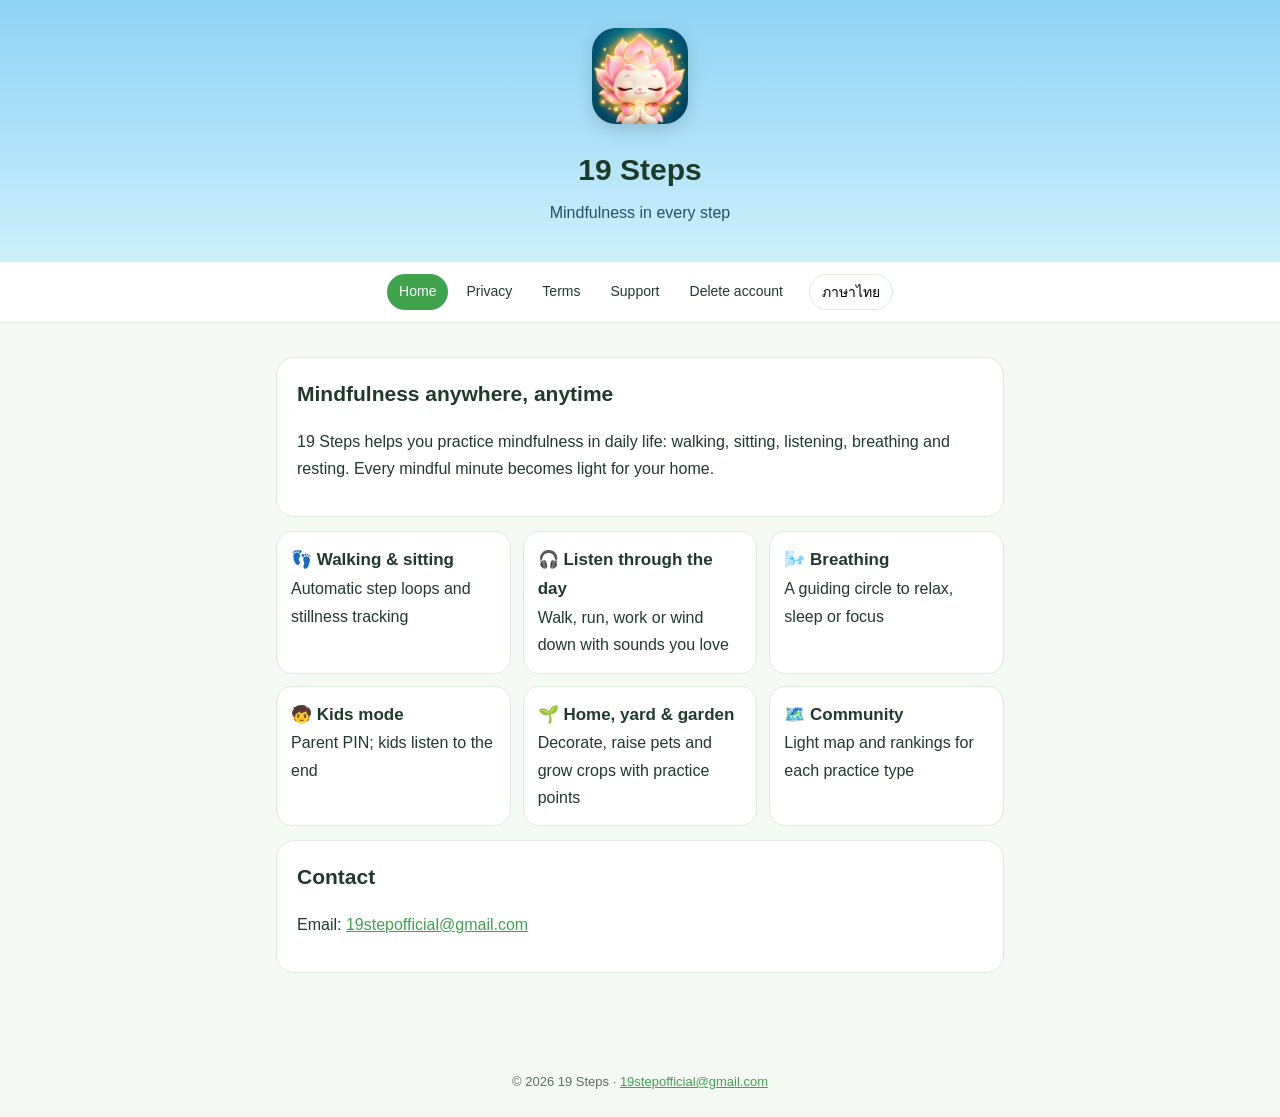
==== index.html @ 9a5bb5bb "Add files via upload" ====
<!doctype html>
<html lang="en"><head><meta charset="utf-8"><meta name="viewport" content="width=device-width,initial-scale=1">
<title>Home · 19 Steps</title><meta name="description" content="19 Steps – mindfulness in every step">
<link rel="icon" href="icon.png"><link rel="stylesheet" href="style.css"><script src="lang.js"></script></head>
<body>
<header><img src="icon.png" alt="19 Steps"><h1>19 Steps</h1><p><span data-l="th">สติทุกย่างก้าว</span><span data-l="en">Mindfulness in every step</span></p></header>
<nav><a href="index.html" class="on"><span data-l="th">หน้าแรก</span><span data-l="en">Home</span></a><a href="privacy.html" class=""><span data-l="th">ความเป็นส่วนตัว</span><span data-l="en">Privacy</span></a><a href="terms.html" class=""><span data-l="th">ข้อกำหนด</span><span data-l="en">Terms</span></a><a href="support.html" class=""><span data-l="th">ช่วยเหลือ</span><span data-l="en">Support</span></a><a href="delete-account.html" class=""><span data-l="th">ลบบัญชี</span><span data-l="en">Delete account</span></a><button class="lang" onclick="toggleLang()"><span data-l="th">English</span><span data-l="en">ภาษาไทย</span></button></nav>
<main><div data-l="th">
<div class="card"><h2>ฝึกสติได้ทุกที่ ทุกเวลา</h2><p>19 Steps ช่วยให้คุณฝึกสติในชีวิตประจำวัน ทั้งเดิน นั่ง ฟัง หายใจ และพักผ่อน ทุกนาทีที่มีสติจะกลายเป็นแสงสว่างให้บ้านของคุณ</p></div>
<div class="grid">
<div class="feat"><b>👣 เดินและนั่งสมาธิ</b>นับรอบเดินและตรวจความนิ่งให้อัตโนมัติ</div>
<div class="feat"><b>🎧 ฟังระหว่างวัน</b>เดิน วิ่ง ทำงาน ก่อนนอน พร้อมเสียงที่ชอบ</div>
<div class="feat"><b>🌬️ ฝึกหายใจ</b>วงกลมนำจังหวะ คลายเครียด ช่วยนอนหลับ</div>
<div class="feat"><b>🧒 โหมดเด็ก</b>ผู้ปกครองตั้งรหัส ให้ลูกฟังจนจบ</div>
<div class="feat"><b>🌱 บ้าน ลาน และสวน</b>แต่งบ้าน เลี้ยงสัตว์ ปลูกผัก จากแต้มการฝึก</div>
<div class="feat"><b>🗺️ ชุมชน</b>แผนที่แสงและอันดับแยกตามสายการฝึก</div>
</div>
<div class="card"><h2>ติดต่อเรา</h2><p>อีเมล: <a href="mailto:19stepofficial@gmail.com">19stepofficial@gmail.com</a></p></div></div><div data-l="en">
<div class="card"><h2>Mindfulness anywhere, anytime</h2><p>19 Steps helps you practice mindfulness in daily life: walking, sitting, listening, breathing and resting. Every mindful minute becomes light for your home.</p></div>
<div class="grid">
<div class="feat"><b>👣 Walking & sitting</b>Automatic step loops and stillness tracking</div>
<div class="feat"><b>🎧 Listen through the day</b>Walk, run, work or wind down with sounds you love</div>
<div class="feat"><b>🌬️ Breathing</b>A guiding circle to relax, sleep or focus</div>
<div class="feat"><b>🧒 Kids mode</b>Parent PIN; kids listen to the end</div>
<div class="feat"><b>🌱 Home, yard & garden</b>Decorate, raise pets and grow crops with practice points</div>
<div class="feat"><b>🗺️ Community</b>Light map and rankings for each practice type</div>
</div>
<div class="card"><h2>Contact</h2><p>Email: <a href="mailto:19stepofficial@gmail.com">19stepofficial@gmail.com</a></p></div></div></main>
<footer>© 2026 19 Steps · <a href="mailto:19stepofficial@gmail.com">19stepofficial@gmail.com</a></footer>
</body></html>
---- style.css ----
:root{--bg:#F4FAF3;--card:#fff;--ink:#1F3A2B;--soft:#5B6E62;--accent:#3FA34D;--accent2:#F2B33D;--line:#DCEBDD}
*{box-sizing:border-box}
body{margin:0;background:var(--bg);color:var(--ink);font:16px/1.7 -apple-system,BlinkMacSystemFont,"Segoe UI",Roboto,"Noto Sans Thai","Noto Sans",sans-serif}
a{color:var(--accent)}
header{background:linear-gradient(180deg,#8FD3F4,#CDEFFB);padding:28px 16px 36px;text-align:center}
header img{width:96px;height:96px;border-radius:24px;box-shadow:0 6px 18px rgba(0,0,0,.15)}
header h1{margin:12px 0 4px;font-size:30px}
header p{margin:0;color:#24506A}
nav{display:flex;gap:6px;justify-content:center;flex-wrap:wrap;padding:12px 16px;background:#fff;border-bottom:1px solid var(--line);position:sticky;top:0}
nav a{padding:6px 12px;border-radius:999px;text-decoration:none;color:var(--ink);font-size:14px}
nav a.on{background:var(--accent);color:#fff}
.lang{margin-left:8px;border:1px solid var(--line);background:#fff;border-radius:999px;padding:6px 12px;cursor:pointer;font-size:14px}
main{max-width:760px;margin:0 auto;padding:20px 16px 60px}
.card{background:var(--card);border:1px solid var(--line);border-radius:18px;padding:18px 20px;margin:14px 0}
h2{font-size:21px;margin:0 0 6px}
h3{font-size:17px;margin:14px 0 4px}
ul{padding-left:20px;margin:6px 0}
.muted{color:var(--soft);font-size:14px}
.grid{display:grid;grid-template-columns:repeat(auto-fit,minmax(200px,1fr));gap:12px}
.feat{background:#fff;border:1px solid var(--line);border-radius:16px;padding:14px}
.feat b{display:block;font-size:17px}
.btn{display:inline-block;background:var(--accent);color:#fff;text-decoration:none;padding:10px 18px;border-radius:999px;font-weight:600}
footer{text-align:center;color:var(--soft);font-size:13px;padding:24px 16px}
[data-l]{display:none}
html[lang=th] [data-l=th],html[lang=en] [data-l=en]{display:block}
html[lang=th] span[data-l=th],html[lang=en] span[data-l=en]{display:inline}
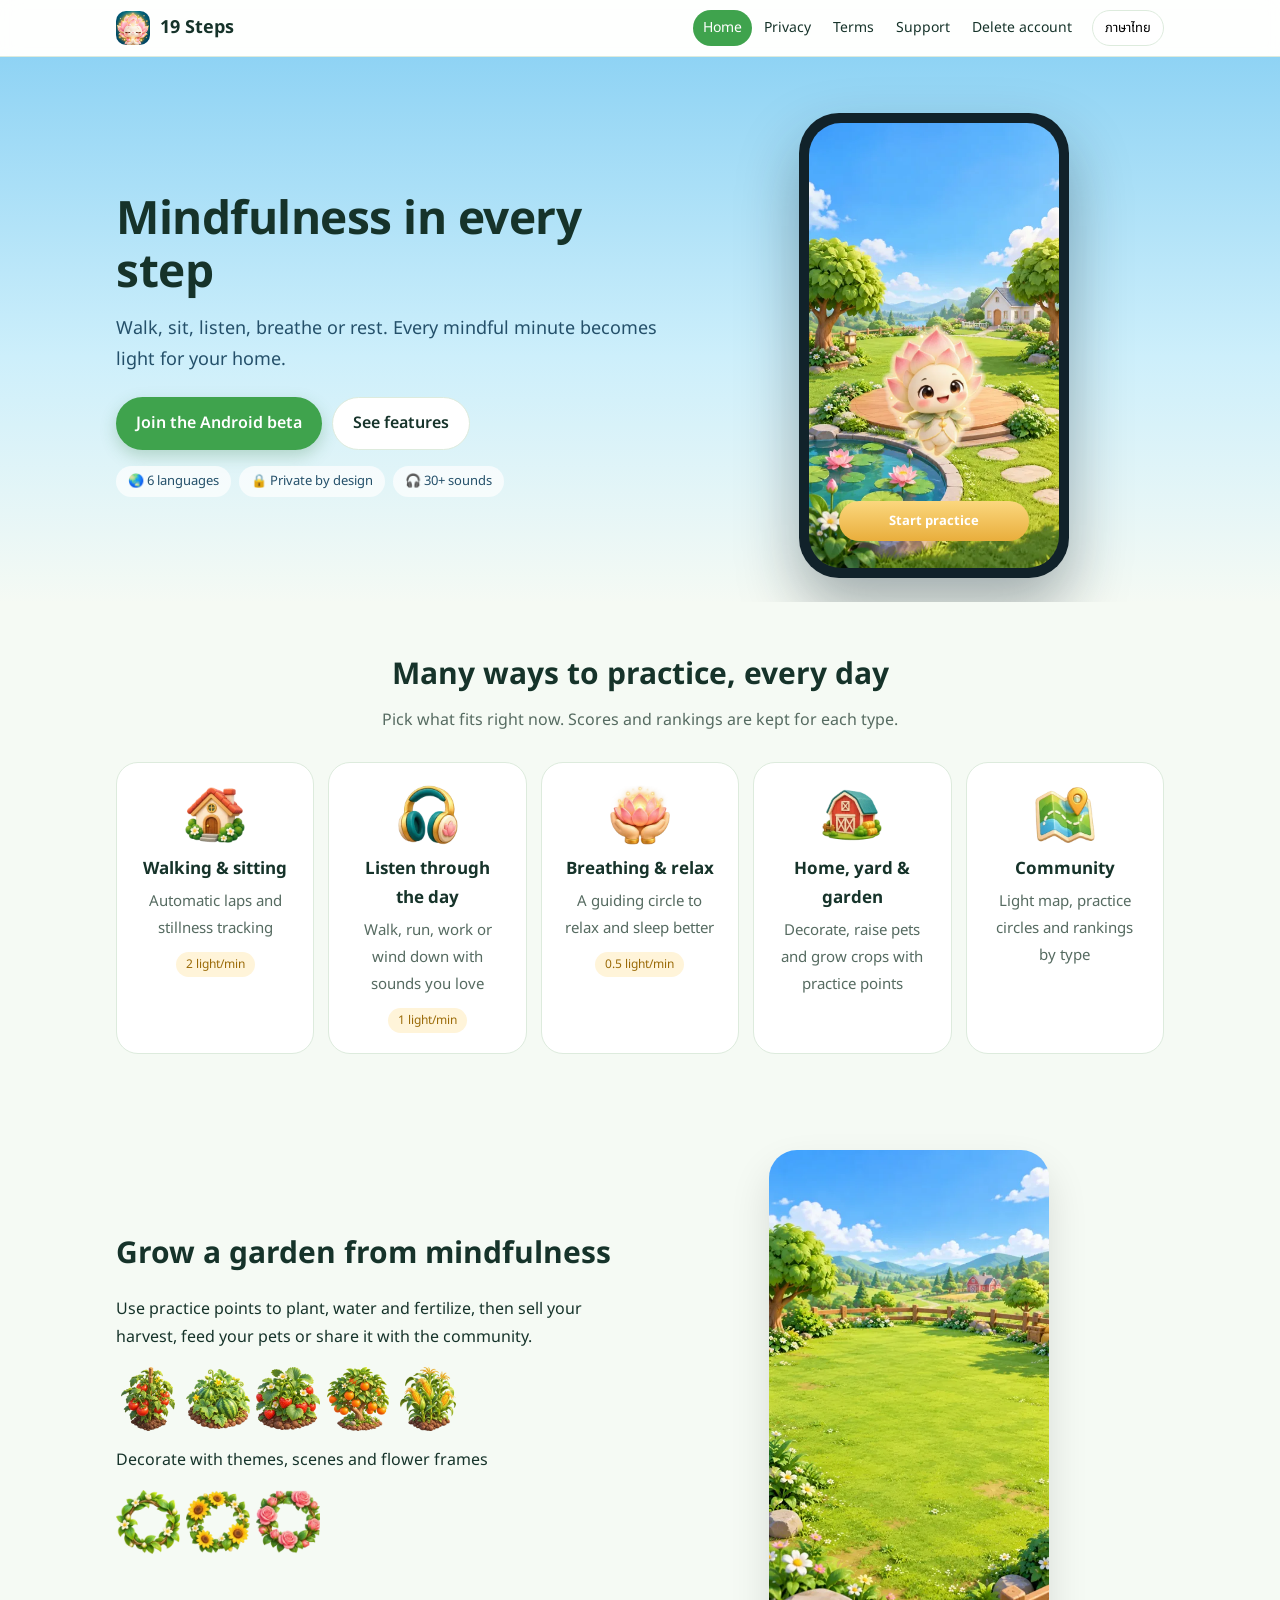
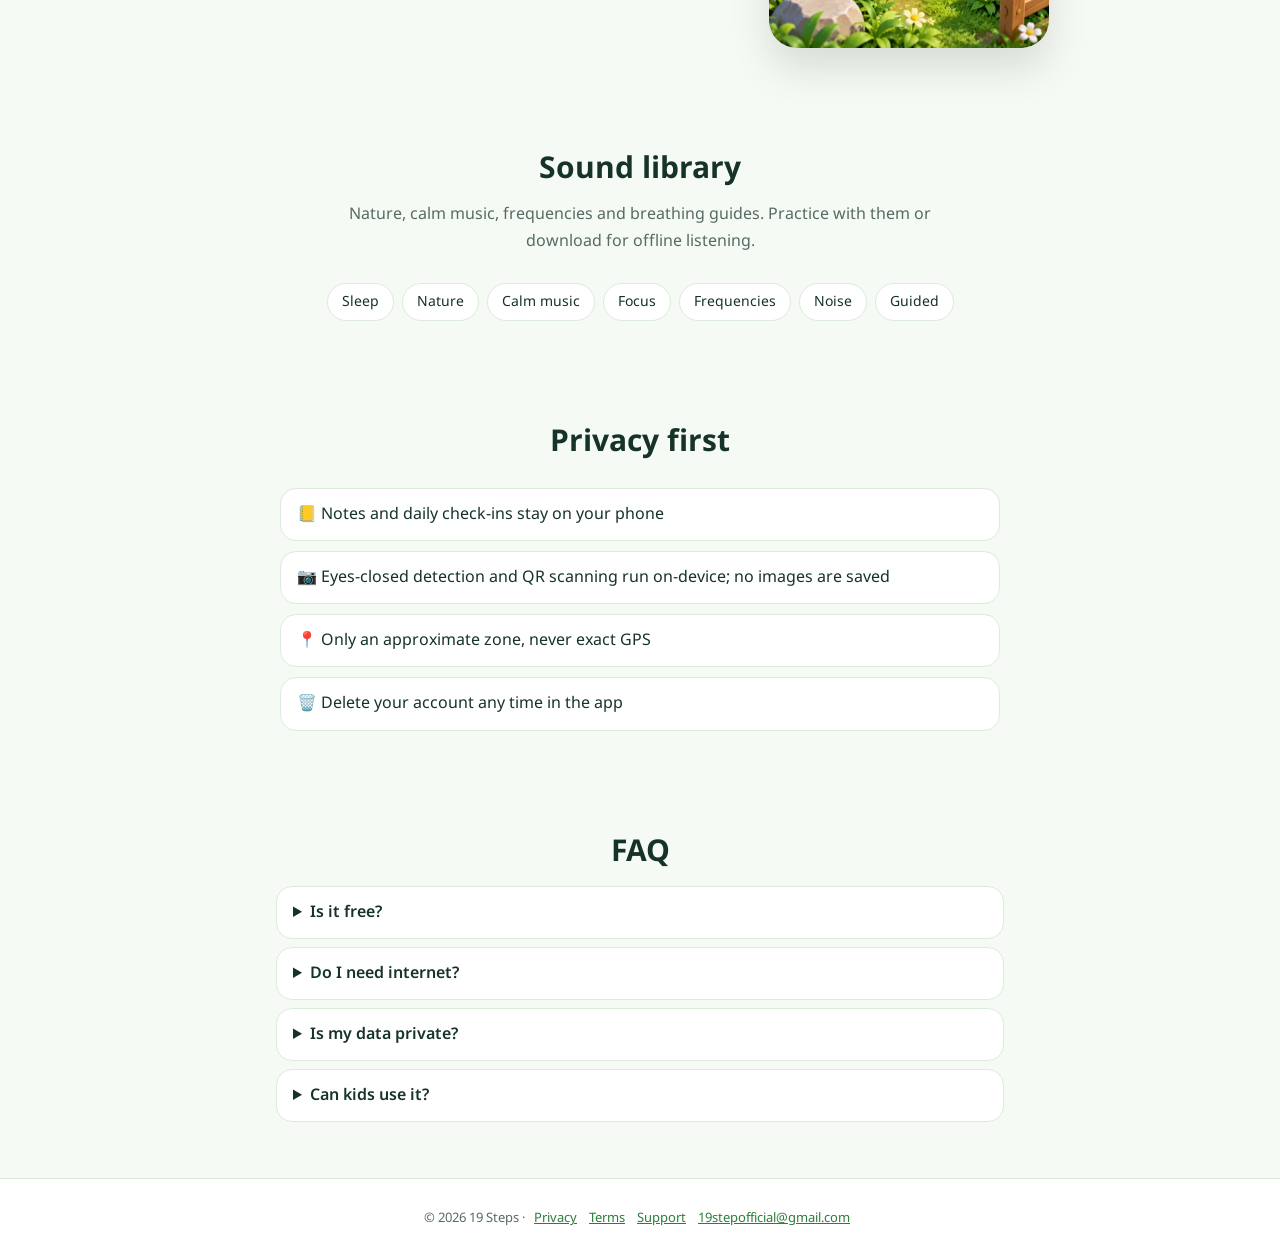
==== commit 1f2e9ae6: "Add files via upload" ====
--- a/index.html
+++ b/index.html
@@ -1,30 +1,27 @@
-<!doctype html>
-<html lang="en"><head><meta charset="utf-8"><meta name="viewport" content="width=device-width,initial-scale=1">
-<title>Home · 19 Steps</title><meta name="description" content="19 Steps – mindfulness in every step">
-<link rel="icon" href="icon.png"><link rel="stylesheet" href="style.css"><script src="lang.js"></script></head>
-<body>
-<header><img src="icon.png" alt="19 Steps"><h1>19 Steps</h1><p><span data-l="th">สติทุกย่างก้าว</span><span data-l="en">Mindfulness in every step</span></p></header>
-<nav><a href="index.html" class="on"><span data-l="th">หน้าแรก</span><span data-l="en">Home</span></a><a href="privacy.html" class=""><span data-l="th">ความเป็นส่วนตัว</span><span data-l="en">Privacy</span></a><a href="terms.html" class=""><span data-l="th">ข้อกำหนด</span><span data-l="en">Terms</span></a><a href="support.html" class=""><span data-l="th">ช่วยเหลือ</span><span data-l="en">Support</span></a><a href="delete-account.html" class=""><span data-l="th">ลบบัญชี</span><span data-l="en">Delete account</span></a><button class="lang" onclick="toggleLang()"><span data-l="th">English</span><span data-l="en">ภาษาไทย</span></button></nav>
-<main><div data-l="th">
-<div class="card"><h2>ฝึกสติได้ทุกที่ ทุกเวลา</h2><p>19 Steps ช่วยให้คุณฝึกสติในชีวิตประจำวัน ทั้งเดิน นั่ง ฟัง หายใจ และพักผ่อน ทุกนาทีที่มีสติจะกลายเป็นแสงสว่างให้บ้านของคุณ</p></div>
-<div class="grid">
-<div class="feat"><b>👣 เดินและนั่งสมาธิ</b>นับรอบเดินและตรวจความนิ่งให้อัตโนมัติ</div>
-<div class="feat"><b>🎧 ฟังระหว่างวัน</b>เดิน วิ่ง ทำงาน ก่อนนอน พร้อมเสียงที่ชอบ</div>
-<div class="feat"><b>🌬️ ฝึกหายใจ</b>วงกลมนำจังหวะ คลายเครียด ช่วยนอนหลับ</div>
-<div class="feat"><b>🧒 โหมดเด็ก</b>ผู้ปกครองตั้งรหัส ให้ลูกฟังจนจบ</div>
-<div class="feat"><b>🌱 บ้าน ลาน และสวน</b>แต่งบ้าน เลี้ยงสัตว์ ปลูกผัก จากแต้มการฝึก</div>
-<div class="feat"><b>🗺️ ชุมชน</b>แผนที่แสงและอันดับแยกตามสายการฝึก</div>
+<!doctype html><html lang="en"><head><meta charset="utf-8"><meta name="viewport" content="width=device-width,initial-scale=1"><title>19 Steps – Mindfulness in every step</title>
+<meta name="description" content="19 Steps – mindfulness in every step. Walk, sit, listen, breathe and relax."><meta property="og:title" content="19 Steps"><meta property="og:image" content="img/scene-home.webp">
+<link rel="icon" href="icon.png"><link rel="preconnect" href="https://fonts.googleapis.com"><link href="https://fonts.googleapis.com/css2?family=Inter:wght@400;600;700&family=Noto+Sans+Thai:wght@400;600;700&display=swap" rel="stylesheet"><link rel="stylesheet" href="style.css"><script src="lang.js"></script></head><body><div class="top"><div class="in"><a class="brand" href="index.html"><img src="icon.png" alt="">19 Steps</a><nav><a href="index.html" class="on"><span data-l="th">หน้าแรก</span><span data-l="en">Home</span></a><a href="privacy.html" class=""><span data-l="th">ความเป็นส่วนตัว</span><span data-l="en">Privacy</span></a><a href="terms.html" class=""><span data-l="th">ข้อกำหนด</span><span data-l="en">Terms</span></a><a href="support.html" class=""><span data-l="th">ช่วยเหลือ</span><span data-l="en">Support</span></a><a href="delete-account.html" class=""><span data-l="th">ลบบัญชี</span><span data-l="en">Delete account</span></a></nav><button class="lang" onclick="toggleLang()"><span data-l="th">English</span><span data-l="en">ภาษาไทย</span></button></div></div>
+<div class="hero"><div class="in"><div>
+<h1><span data-l="th">สติทุกย่างก้าว</span><span data-l="en">Mindfulness in every step</span></h1>
+<p class="lead"><span data-l="th">เดิน นั่ง ฟัง หายใจ หรือพักผ่อน ทุกนาทีที่มีสติกลายเป็นแสงสว่างให้บ้านของคุณ</span><span data-l="en">Walk, sit, listen, breathe or rest. Every mindful minute becomes light for your home.</span></p>
+<div class="cta"><a class="btn" href="mailto:19stepofficial@gmail.com?subject=Join%2019%20Steps%20beta"><span data-l="th">ขอร่วมทดสอบ (Android)</span><span data-l="en">Join the Android beta</span></a><a class="btn ghost" href="#features"><span data-l="th">ดูฟีเจอร์</span><span data-l="en">See features</span></a></div>
+<div class="badges"><span class="badge"><span data-l="th">🌏 6 ภาษา</span><span data-l="en">🌏 6 languages</span></span><span class="badge"><span data-l="th">🔒 ข้อมูลส่วนตัวอยู่ในเครื่อง</span><span data-l="en">🔒 Private by design</span></span><span class="badge"><span data-l="th">🎧 เสียงกว่า 30 แทร็ก</span><span data-l="en">🎧 30+ sounds</span></span></div>
 </div>
-<div class="card"><h2>ติดต่อเรา</h2><p>อีเมล: <a href="mailto:19stepofficial@gmail.com">19stepofficial@gmail.com</a></p></div></div><div data-l="en">
-<div class="card"><h2>Mindfulness anywhere, anytime</h2><p>19 Steps helps you practice mindfulness in daily life: walking, sitting, listening, breathing and resting. Every mindful minute becomes light for your home.</p></div>
-<div class="grid">
-<div class="feat"><b>👣 Walking & sitting</b>Automatic step loops and stillness tracking</div>
-<div class="feat"><b>🎧 Listen through the day</b>Walk, run, work or wind down with sounds you love</div>
-<div class="feat"><b>🌬️ Breathing</b>A guiding circle to relax, sleep or focus</div>
-<div class="feat"><b>🧒 Kids mode</b>Parent PIN; kids listen to the end</div>
-<div class="feat"><b>🌱 Home, yard & garden</b>Decorate, raise pets and grow crops with practice points</div>
-<div class="feat"><b>🗺️ Community</b>Light map and rankings for each practice type</div>
-</div>
-<div class="card"><h2>Contact</h2><p>Email: <a href="mailto:19stepofficial@gmail.com">19stepofficial@gmail.com</a></p></div></div></main>
-<footer>© 2026 19 Steps · <a href="mailto:19stepofficial@gmail.com">19stepofficial@gmail.com</a></footer>
-</body></html>+<div class="phone"><div class="screen"><img class="bg" src="img/scene-home.webp" alt=""><img class="ch" src="img/buanoi.webp" alt=""><div class="pill"><span data-l="th">เริ่มฝึกสติ</span><span data-l="en">Start practice</span></div></div></div>
+</div></div>
+<section class="block" id="features"><h2><span data-l="th">ฝึกได้หลายแบบ เข้ากับทุกวัน</span><span data-l="en">Many ways to practice, every day</span></h2><p class="sub"><span data-l="th">เลือกวิธีที่เหมาะกับตอนนี้ คะแนนและอันดับแยกตามสายการฝึก</span><span data-l="en">Pick what fits right now. Scores and rankings are kept for each type.</span></p><div class="grid"><div class="feat"><img src="img/i-home.webp" alt=""><b><span data-l="th">เดินจงกรม และนั่งสมาธิ</span><span data-l="en">Walking & sitting</span></b><span><span data-l="th">นับรอบเดินและตรวจความนิ่งให้อัตโนมัติ</span><span data-l="en">Automatic laps and stillness tracking</span></span><div class=rate><span data-l="th">2 แสง/นาที</span><span data-l="en">2 light/min</span></div></div><div class="feat"><img src="img/i-library.webp" alt=""><b><span data-l="th">ฟังระหว่างวัน</span><span data-l="en">Listen through the day</span></b><span><span data-l="th">เดิน วิ่ง ทำงาน ก่อนนอน กับเสียงที่ชอบ</span><span data-l="en">Walk, run, work or wind down with sounds you love</span></span><div class=rate><span data-l="th">1 แสง/นาที</span><span data-l="en">1 light/min</span></div></div><div class="feat"><img src="img/i-merit.webp" alt=""><b><span data-l="th">ฝึกหายใจ และผ่อนคลาย</span><span data-l="en">Breathing & relax</span></b><span><span data-l="th">วงกลมนำจังหวะ ช่วยคลายเครียดและนอนหลับ</span><span data-l="en">A guiding circle to relax and sleep better</span></span><div class=rate><span data-l="th">0.5 แสง/นาที</span><span data-l="en">0.5 light/min</span></div></div><div class="feat"><img src="img/i-pets.webp" alt=""><b><span data-l="th">บ้าน ลาน และสวน</span><span data-l="en">Home, yard & garden</span></b><span><span data-l="th">แต่งบ้าน เลี้ยงสัตว์ ปลูกผัก ด้วยแต้มจากการฝึก</span><span data-l="en">Decorate, raise pets and grow crops with practice points</span></span></div><div class="feat"><img src="img/i-map.webp" alt=""><b><span data-l="th">ชุมชน</span><span data-l="en">Community</span></b><span><span data-l="th">แผนที่แสง วงฝึกร่วมกัน และอันดับแยกตามสาย</span><span data-l="en">Light map, practice circles and rankings by type</span></span></div></div></section>
+<section class="block"><div class="split"><div>
+<h2 style="text-align:left"><span data-l="th">ปลูกสวนจากการฝึกสติ</span><span data-l="en">Grow a garden from mindfulness</span></h2>
+<p><span data-l="th">ใช้แต้มจากการฝึกซื้อเมล็ด รดน้ำ ใส่ปุ๋ย แล้วเก็บผลผลิตไปขาย ให้สัตว์เลี้ยง หรือแบ่งปันให้ชุมชน</span><span data-l="en">Use practice points to plant, water and fertilize, then sell your harvest, feed your pets or share it with the community.</span></p>
+<div class="crops"><img src="img/crop-tomato.webp" alt=""><img src="img/crop-watermelon.webp" alt=""><img src="img/crop-strawberry.webp" alt=""><img src="img/crop-orange.webp" alt=""><img src="img/crop-corn.webp" alt=""></div>
+<p><span data-l="th">แต่งบ้านด้วยธีม ฉาก และกรอบรูปดอกไม้</span><span data-l="en">Decorate with themes, scenes and flower frames</span></p>
+<div class="crops"><img src="img/frame-vine.webp" alt=""><img src="img/frame-sunflower.webp" alt=""><img src="img/frame-rose.webp" alt=""></div>
+</div><div class="art"><img src="img/scene-farm.webp" alt=""></div></div></section>
+<section class="block"><h2><span data-l="th">คลังเสียง</span><span data-l="en">Sound library</span></h2><p class="sub"><span data-l="th">เสียงธรรมชาติ ดนตรีผ่อนคลาย คลื่นความถี่ และเสียงนำหายใจ ฟังพร้อมฝึก หรือดาวน์โหลดไว้ฟังออฟไลน์</span><span data-l="en">Nature, calm music, frequencies and breathing guides. Practice with them or download for offline listening.</span></p><div class="chips"><span class="chip"><span data-l="th">นอนหลับ</span><span data-l="en">Sleep</span></span><span class="chip"><span data-l="th">ธรรมชาติ</span><span data-l="en">Nature</span></span><span class="chip"><span data-l="th">ดนตรีผ่อนคลาย</span><span data-l="en">Calm music</span></span><span class="chip"><span data-l="th">โฟกัส</span><span data-l="en">Focus</span></span><span class="chip"><span data-l="th">คลื่นความถี่</span><span data-l="en">Frequencies</span></span><span class="chip"><span data-l="th">ไวท์นอยส์</span><span data-l="en">Noise</span></span><span class="chip"><span data-l="th">นำภาวนา</span><span data-l="en">Guided</span></span></div></section>
+<section class="block"><h2><span data-l="th">ความเป็นส่วนตัวมาก่อน</span><span data-l="en">Privacy first</span></h2><ul class="list" style="max-width:720px;margin:20px auto 0">
+<li><span data-l="th">📒 บันทึกความรู้สึกและเช็กอินประจำวัน เก็บในโทรศัพท์ของคุณเท่านั้น</span><span data-l="en">📒 Notes and daily check-ins stay on your phone</span></li>
+<li><span data-l="th">📷 กล้องตรวจหลับตาและสแกน QR ประมวลผลในเครื่อง ไม่บันทึกภาพ</span><span data-l="en">📷 Eyes-closed detection and QR scanning run on-device; no images are saved</span></li>
+<li><span data-l="th">📍 ใช้โซนโดยประมาณเท่านั้น ไม่เก็บพิกัด GPS จริง</span><span data-l="en">📍 Only an approximate zone, never exact GPS</span></li>
+<li><span data-l="th">🗑️ ลบบัญชีได้ทุกเมื่อในแอป</span><span data-l="en">🗑️ Delete your account any time in the app</span></li></ul></section>
+<section class="block" style="max-width:760px"><h2><span data-l="th">คำถามที่พบบ่อย</span><span data-l="en">FAQ</span></h2><details><summary><span data-l="th">ใช้ฟรีไหม</span><span data-l="en">Is it free?</span></summary><p><span data-l="th">ใช้ฟรีทุกวิธีฝึก ในอนาคตอาจมีสมาชิกสำหรับของตกแต่งพิเศษ</span><span data-l="en">All practice modes are free. A future membership may add special decorations.</span></p></details><details><summary><span data-l="th">ต้องใช้เน็ตตลอดไหม</span><span data-l="en">Do I need internet?</span></summary><p><span data-l="th">ฝึกได้แม้ออฟไลน์ และดาวน์โหลดเสียงไว้ฟังได้ ข้อมูลจะซิงก์เมื่อออนไลน์</span><span data-l="en">You can practice offline and download sounds. Data syncs when you are back online.</span></p></details><details><summary><span data-l="th">ข้อมูลของฉันปลอดภัยไหม</span><span data-l="en">Is my data private?</span></summary><p><span data-l="th">บันทึกส่วนตัวเก็บในเครื่องเท่านั้น กล้องประมวลผลในเครื่อง ไม่ส่งภาพออก</span><span data-l="en">Personal notes stay on your phone. The camera is processed on-device; images never leave it.</span></p></details><details><summary><span data-l="th">ใช้กับเด็กได้ไหม</span><span data-l="en">Can kids use it?</span></summary><p><span data-l="th">ได้ ในโหมดเด็กที่ผู้ปกครองตั้งรหัสไว้ เด็กฟังจนจบจึงได้แสง</span><span data-l="en">Yes, in Kids mode with a parent PIN. Kids earn light by listening to the end.</span></p></details></section>
+<footer>© 2026 19 Steps · <a href="privacy.html"><span data-l="th">ความเป็นส่วนตัว</span><span data-l="en">Privacy</span></a><a href="terms.html"><span data-l="th">ข้อกำหนด</span><span data-l="en">Terms</span></a><a href="support.html"><span data-l="th">ช่วยเหลือ</span><span data-l="en">Support</span></a><a href="mailto:19stepofficial@gmail.com">19stepofficial@gmail.com</a></footer></body></html>
--- a/style.css
+++ b/style.css
@@ -1,26 +1,68 @@
-:root{--bg:#F4FAF3;--card:#fff;--ink:#1F3A2B;--soft:#5B6E62;--accent:#3FA34D;--accent2:#F2B33D;--line:#DCEBDD}
+:root{--bg:#F5FAF4;--card:#fff;--ink:#16332A;--soft:#566B61;--green:#3FA34D;--green2:#2E7D3A;--gold:#F2B33D;--sky:#8FD3F4;--line:#DDEBDD}
 *{box-sizing:border-box}
-body{margin:0;background:var(--bg);color:var(--ink);font:16px/1.7 -apple-system,BlinkMacSystemFont,"Segoe UI",Roboto,"Noto Sans Thai","Noto Sans",sans-serif}
-a{color:var(--accent)}
+html{scroll-behavior:smooth}
+body{margin:0;background:var(--bg);color:var(--ink);font:16px/1.7 "Noto Sans Thai","Inter",-apple-system,BlinkMacSystemFont,"Segoe UI",Roboto,sans-serif}
+a{color:var(--green2)}
+img{max-width:100%;display:block}
+[data-l]{display:none}
+html[lang=th] [data-l=th],html[lang=en] [data-l=en]{display:block}
+html[lang=th] span[data-l=th],html[lang=en] span[data-l=en]{display:inline}
+/* แถบบน */
+.top{position:sticky;top:0;z-index:10;background:rgba(255,255,255,.85);backdrop-filter:blur(10px);border-bottom:1px solid var(--line)}
+.top .in{max-width:1080px;margin:0 auto;display:flex;align-items:center;gap:10px;padding:10px 16px}
+.brand{display:flex;align-items:center;gap:10px;text-decoration:none;color:var(--ink);font-weight:700;font-size:18px;margin-right:auto}
+.brand img{width:34px;height:34px;border-radius:10px}
+.top nav{display:flex;gap:2px;flex-wrap:wrap}
+.top nav a{padding:6px 10px;border-radius:999px;text-decoration:none;color:var(--ink);font-size:14px}
+.top nav a.on{background:var(--green);color:#fff}
+.lang{border:1px solid var(--line);background:#fff;border-radius:999px;padding:6px 12px;cursor:pointer;font:inherit;font-size:13px}
+@media (max-width:700px){.top nav{display:none}}
+/* ฮีโร่ */
+.hero{background:linear-gradient(180deg,#8FD3F4 0%,#CDEFFB 55%,var(--bg) 100%);overflow:hidden}
+.hero .in{max-width:1080px;margin:0 auto;display:grid;grid-template-columns:1.1fr .9fr;gap:24px;align-items:center;padding:56px 16px 24px}
+.hero h1{font-size:46px;line-height:1.15;margin:0 0 14px;letter-spacing:-.5px}
+.hero p.lead{font-size:18px;color:#24506A;margin:0 0 22px}
+.cta{display:flex;gap:10px;flex-wrap:wrap}
+.btn{display:inline-flex;align-items:center;gap:8px;background:var(--green);color:#fff;text-decoration:none;padding:12px 20px;border-radius:999px;font-weight:600;box-shadow:0 6px 16px rgba(46,125,58,.25)}
+.btn.ghost{background:#fff;color:var(--ink);box-shadow:none;border:1px solid var(--line)}
+.badges{display:flex;gap:8px;margin-top:16px;flex-wrap:wrap}
+.badge{font-size:13px;background:rgba(255,255,255,.7);border-radius:999px;padding:4px 12px;color:#24506A}
+.phone{justify-self:center;width:270px;border-radius:40px;padding:10px;background:#11222A;box-shadow:0 30px 60px rgba(17,34,42,.35);position:relative}
+.phone .screen{border-radius:32px;overflow:hidden;position:relative;aspect-ratio:470/836}
+.phone .screen img.bg{width:100%;height:100%;object-fit:cover}
+.phone .screen img.ch{position:absolute;left:50%;transform:translateX(-50%);width:42%;top:45%}
+.phone .pill{position:absolute;left:12%;right:12%;bottom:6%;background:linear-gradient(180deg,#FBD77E,#E9AE3C);color:#fff;text-align:center;border-radius:999px;padding:9px;font-weight:700;font-size:13px}
+@media (max-width:820px){.hero .in{grid-template-columns:1fr;text-align:center}.cta,.badges{justify-content:center}.hero h1{font-size:34px}}
+/* ส่วนเนื้อหา */
+section.block{max-width:1080px;margin:0 auto;padding:48px 16px}
+section.block h2{font-size:30px;margin:0 0 6px;text-align:center}
+section.block p.sub{color:var(--soft);text-align:center;margin:0 auto 28px;max-width:640px}
+.grid{display:grid;grid-template-columns:repeat(auto-fit,minmax(180px,1fr));gap:14px}
+.feat{background:var(--card);border:1px solid var(--line);border-radius:22px;padding:20px;text-align:center}
+.feat img{width:64px;height:64px;margin:0 auto 8px}
+.feat b{display:block;font-size:17px;margin-bottom:4px}
+.feat>span{color:var(--soft);font-size:15px}
+.rate{display:table;margin:10px auto 0;font-size:12px;background:#FFF4D9;color:#9A6A07;border-radius:999px;padding:2px 10px}
+.split{display:grid;grid-template-columns:1fr 1fr;gap:28px;align-items:center}
+.split .art{border-radius:28px;overflow:hidden;box-shadow:0 20px 40px rgba(0,0,0,.12);max-width:280px;justify-self:center}
+.crops{display:flex;gap:6px;flex-wrap:wrap;margin:14px 0}
+.crops img{width:64px;height:64px;object-fit:contain}
+.chips{display:flex;flex-wrap:wrap;gap:8px;justify-content:center}
+.chip{background:#fff;border:1px solid var(--line);border-radius:999px;padding:6px 14px;font-size:14px}
+.list{list-style:none;padding:0;margin:0;display:grid;gap:10px}
+.list li{background:#fff;border:1px solid var(--line);border-radius:16px;padding:12px 16px}
+@media (max-width:820px){.split{grid-template-columns:1fr}}
+details{background:#fff;border:1px solid var(--line);border-radius:16px;padding:12px 16px;margin:8px 0}
+summary{cursor:pointer;font-weight:600}
+/* หน้าย่อย (นโยบาย ข้อกำหนด ...) */
 header{background:linear-gradient(180deg,#8FD3F4,#CDEFFB);padding:28px 16px 36px;text-align:center}
-header img{width:96px;height:96px;border-radius:24px;box-shadow:0 6px 18px rgba(0,0,0,.15)}
-header h1{margin:12px 0 4px;font-size:30px}
+header img{width:84px;height:84px;border-radius:22px;margin:0 auto;box-shadow:0 6px 18px rgba(0,0,0,.15)}
+header h1{margin:12px 0 4px;font-size:28px}
 header p{margin:0;color:#24506A}
-nav{display:flex;gap:6px;justify-content:center;flex-wrap:wrap;padding:12px 16px;background:#fff;border-bottom:1px solid var(--line);position:sticky;top:0}
-nav a{padding:6px 12px;border-radius:999px;text-decoration:none;color:var(--ink);font-size:14px}
-nav a.on{background:var(--accent);color:#fff}
-.lang{margin-left:8px;border:1px solid var(--line);background:#fff;border-radius:999px;padding:6px 12px;cursor:pointer;font-size:14px}
 main{max-width:760px;margin:0 auto;padding:20px 16px 60px}
 .card{background:var(--card);border:1px solid var(--line);border-radius:18px;padding:18px 20px;margin:14px 0}
-h2{font-size:21px;margin:0 0 6px}
 h3{font-size:17px;margin:14px 0 4px}
 ul{padding-left:20px;margin:6px 0}
 .muted{color:var(--soft);font-size:14px}
-.grid{display:grid;grid-template-columns:repeat(auto-fit,minmax(200px,1fr));gap:12px}
-.feat{background:#fff;border:1px solid var(--line);border-radius:16px;padding:14px}
-.feat b{display:block;font-size:17px}
-.btn{display:inline-block;background:var(--accent);color:#fff;text-decoration:none;padding:10px 18px;border-radius:999px;font-weight:600}
-footer{text-align:center;color:var(--soft);font-size:13px;padding:24px 16px}
-[data-l]{display:none}
-html[lang=th] [data-l=th],html[lang=en] [data-l=en]{display:block}
-html[lang=th] span[data-l=th],html[lang=en] span[data-l=en]{display:inline}
+footer{text-align:center;color:var(--soft);font-size:13px;padding:28px 16px;border-top:1px solid var(--line);background:#fff}
+footer a{margin:0 6px}
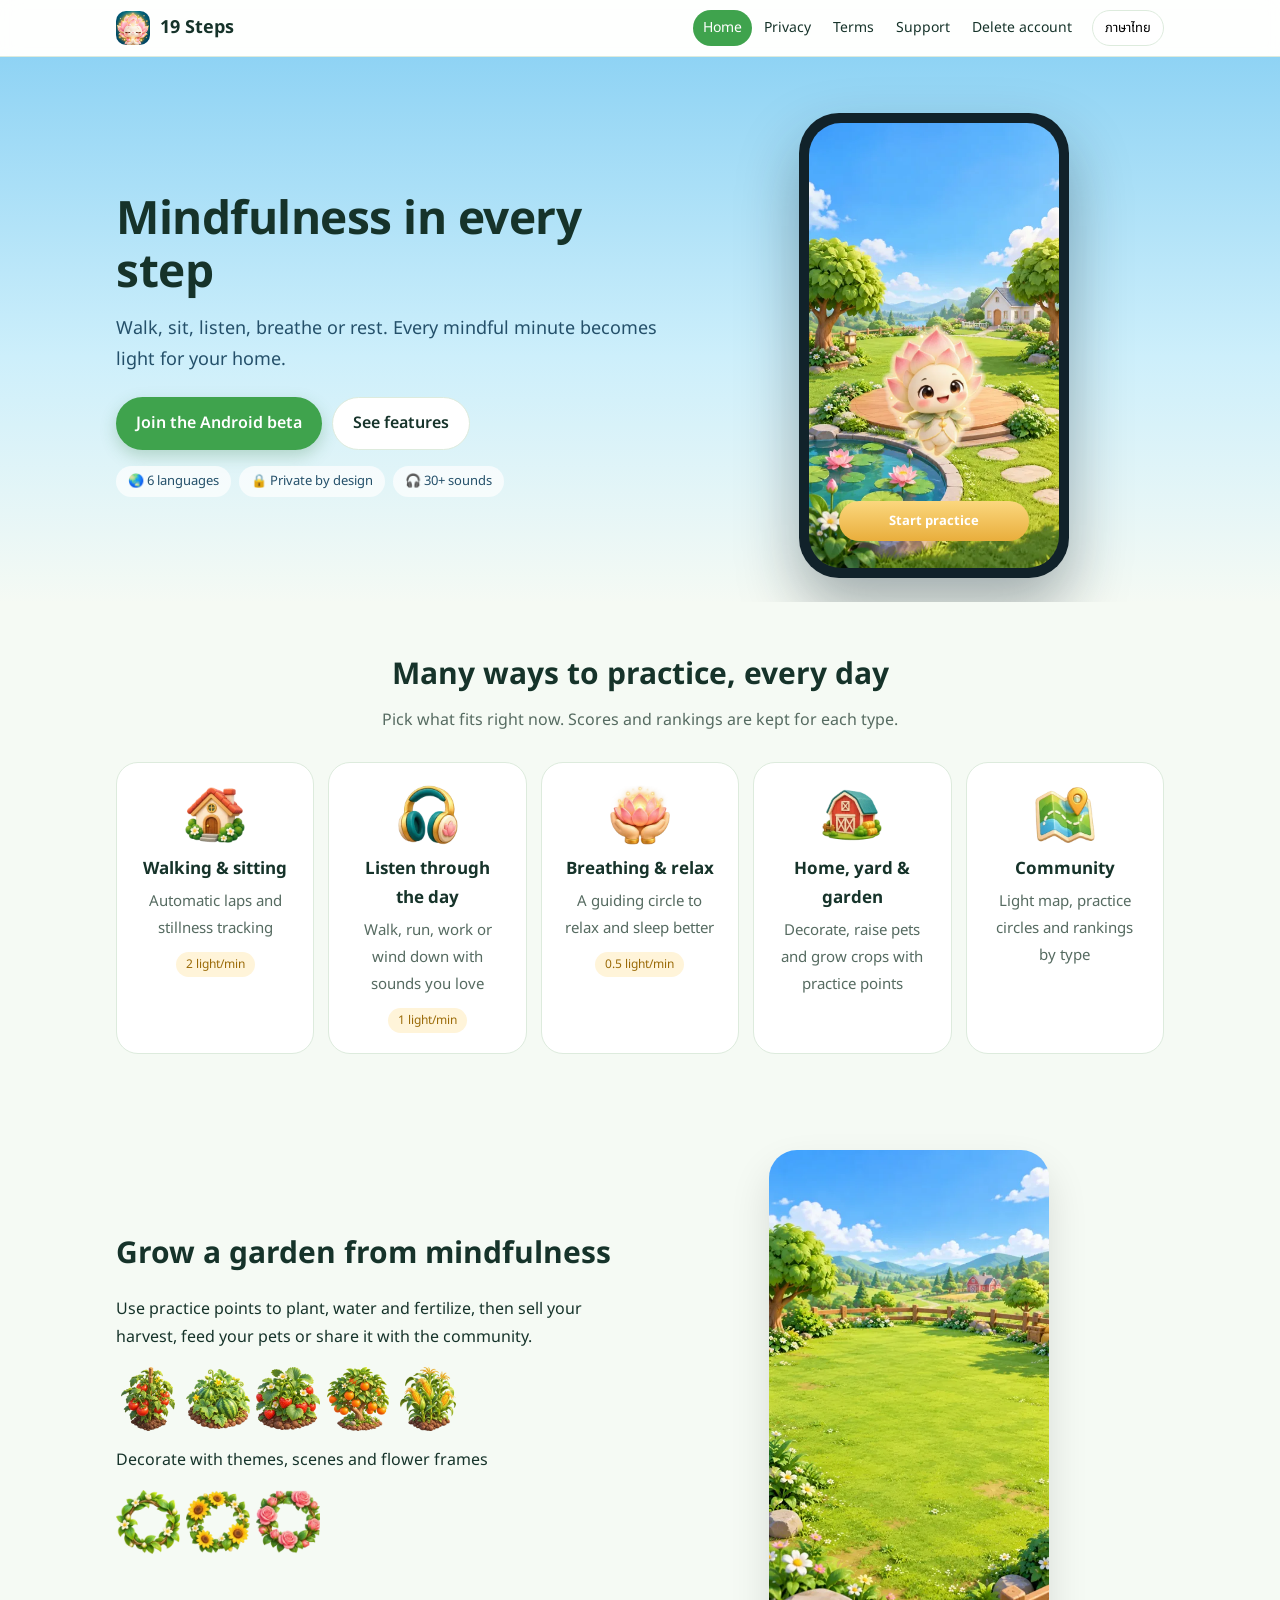
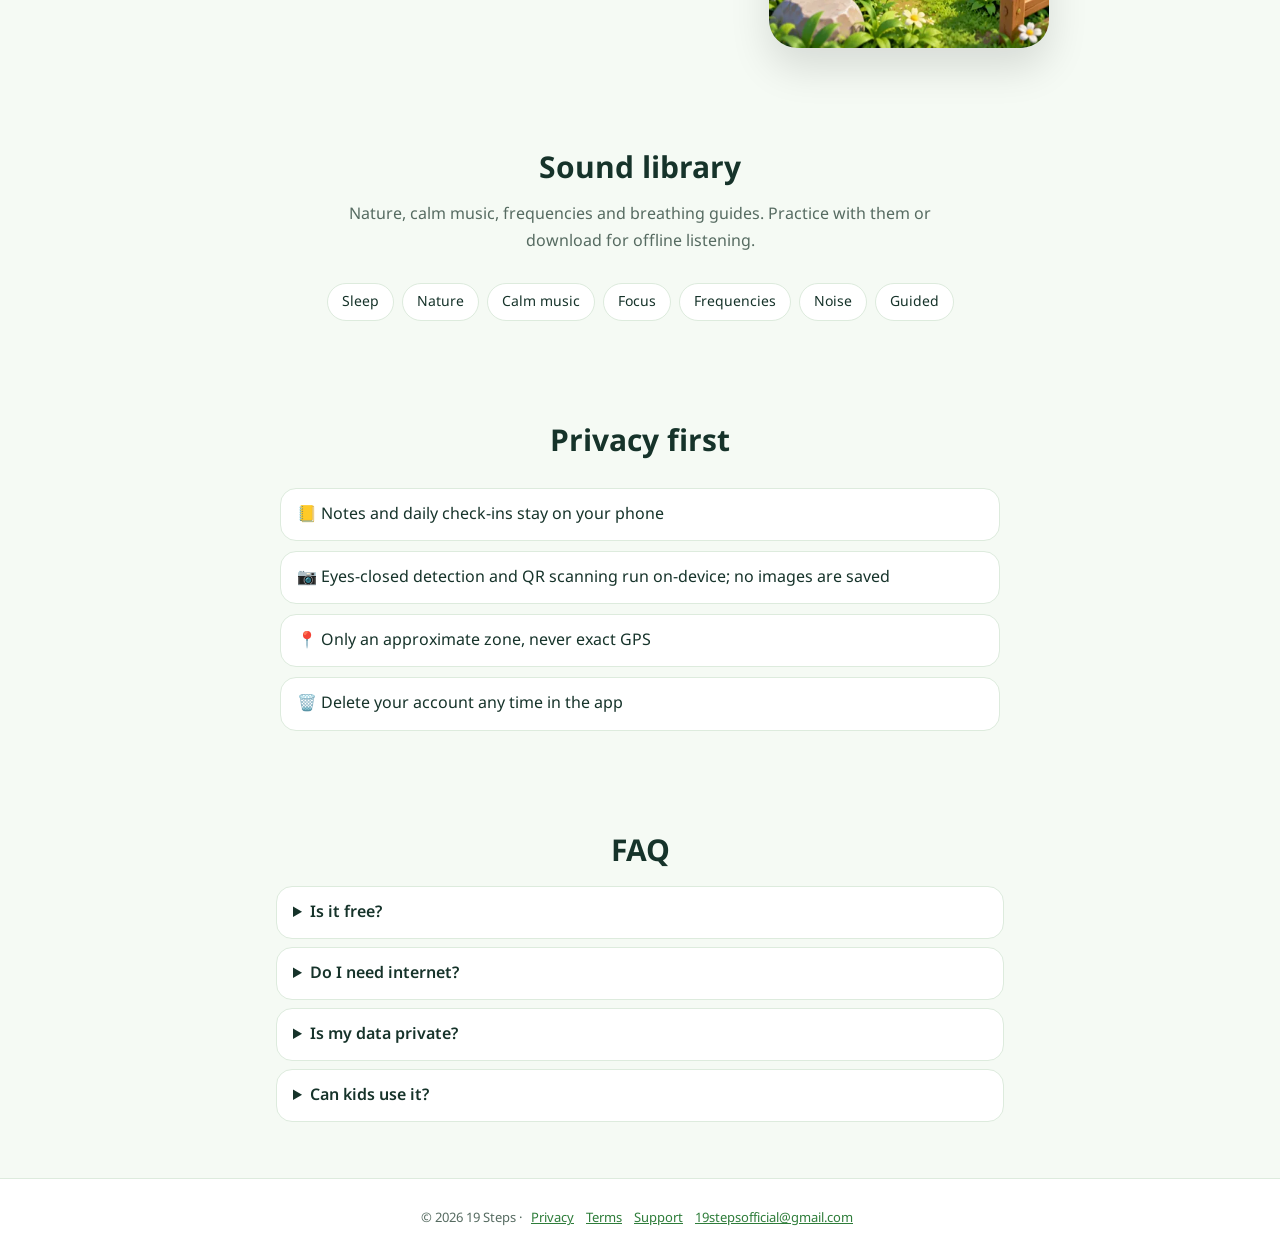
==== commit d9970047: "Add files via upload" ====
--- a/index.html
+++ b/index.html
@@ -4,7 +4,7 @@
 <div class="hero"><div class="in"><div>
 <h1><span data-l="th">สติทุกย่างก้าว</span><span data-l="en">Mindfulness in every step</span></h1>
 <p class="lead"><span data-l="th">เดิน นั่ง ฟัง หายใจ หรือพักผ่อน ทุกนาทีที่มีสติกลายเป็นแสงสว่างให้บ้านของคุณ</span><span data-l="en">Walk, sit, listen, breathe or rest. Every mindful minute becomes light for your home.</span></p>
-<div class="cta"><a class="btn" href="mailto:19stepofficial@gmail.com?subject=Join%2019%20Steps%20beta"><span data-l="th">ขอร่วมทดสอบ (Android)</span><span data-l="en">Join the Android beta</span></a><a class="btn ghost" href="#features"><span data-l="th">ดูฟีเจอร์</span><span data-l="en">See features</span></a></div>
+<div class="cta"><a class="btn" href="mailto:19stepsofficial@gmail.com?subject=Join%2019%20Steps%20beta"><span data-l="th">ขอร่วมทดสอบ (Android)</span><span data-l="en">Join the Android beta</span></a><a class="btn ghost" href="#features"><span data-l="th">ดูฟีเจอร์</span><span data-l="en">See features</span></a></div>
 <div class="badges"><span class="badge"><span data-l="th">🌏 6 ภาษา</span><span data-l="en">🌏 6 languages</span></span><span class="badge"><span data-l="th">🔒 ข้อมูลส่วนตัวอยู่ในเครื่อง</span><span data-l="en">🔒 Private by design</span></span><span class="badge"><span data-l="th">🎧 เสียงกว่า 30 แทร็ก</span><span data-l="en">🎧 30+ sounds</span></span></div>
 </div>
 <div class="phone"><div class="screen"><img class="bg" src="img/scene-home.webp" alt=""><img class="ch" src="img/buanoi.webp" alt=""><div class="pill"><span data-l="th">เริ่มฝึกสติ</span><span data-l="en">Start practice</span></div></div></div>
@@ -24,4 +24,4 @@
 <li><span data-l="th">📍 ใช้โซนโดยประมาณเท่านั้น ไม่เก็บพิกัด GPS จริง</span><span data-l="en">📍 Only an approximate zone, never exact GPS</span></li>
 <li><span data-l="th">🗑️ ลบบัญชีได้ทุกเมื่อในแอป</span><span data-l="en">🗑️ Delete your account any time in the app</span></li></ul></section>
 <section class="block" style="max-width:760px"><h2><span data-l="th">คำถามที่พบบ่อย</span><span data-l="en">FAQ</span></h2><details><summary><span data-l="th">ใช้ฟรีไหม</span><span data-l="en">Is it free?</span></summary><p><span data-l="th">ใช้ฟรีทุกวิธีฝึก ในอนาคตอาจมีสมาชิกสำหรับของตกแต่งพิเศษ</span><span data-l="en">All practice modes are free. A future membership may add special decorations.</span></p></details><details><summary><span data-l="th">ต้องใช้เน็ตตลอดไหม</span><span data-l="en">Do I need internet?</span></summary><p><span data-l="th">ฝึกได้แม้ออฟไลน์ และดาวน์โหลดเสียงไว้ฟังได้ ข้อมูลจะซิงก์เมื่อออนไลน์</span><span data-l="en">You can practice offline and download sounds. Data syncs when you are back online.</span></p></details><details><summary><span data-l="th">ข้อมูลของฉันปลอดภัยไหม</span><span data-l="en">Is my data private?</span></summary><p><span data-l="th">บันทึกส่วนตัวเก็บในเครื่องเท่านั้น กล้องประมวลผลในเครื่อง ไม่ส่งภาพออก</span><span data-l="en">Personal notes stay on your phone. The camera is processed on-device; images never leave it.</span></p></details><details><summary><span data-l="th">ใช้กับเด็กได้ไหม</span><span data-l="en">Can kids use it?</span></summary><p><span data-l="th">ได้ ในโหมดเด็กที่ผู้ปกครองตั้งรหัสไว้ เด็กฟังจนจบจึงได้แสง</span><span data-l="en">Yes, in Kids mode with a parent PIN. Kids earn light by listening to the end.</span></p></details></section>
-<footer>© 2026 19 Steps · <a href="privacy.html"><span data-l="th">ความเป็นส่วนตัว</span><span data-l="en">Privacy</span></a><a href="terms.html"><span data-l="th">ข้อกำหนด</span><span data-l="en">Terms</span></a><a href="support.html"><span data-l="th">ช่วยเหลือ</span><span data-l="en">Support</span></a><a href="mailto:19stepofficial@gmail.com">19stepofficial@gmail.com</a></footer></body></html>+<footer>© 2026 19 Steps · <a href="privacy.html"><span data-l="th">ความเป็นส่วนตัว</span><span data-l="en">Privacy</span></a><a href="terms.html"><span data-l="th">ข้อกำหนด</span><span data-l="en">Terms</span></a><a href="support.html"><span data-l="th">ช่วยเหลือ</span><span data-l="en">Support</span></a><a href="mailto:19stepsofficial@gmail.com">19stepsofficial@gmail.com</a></footer></body></html>
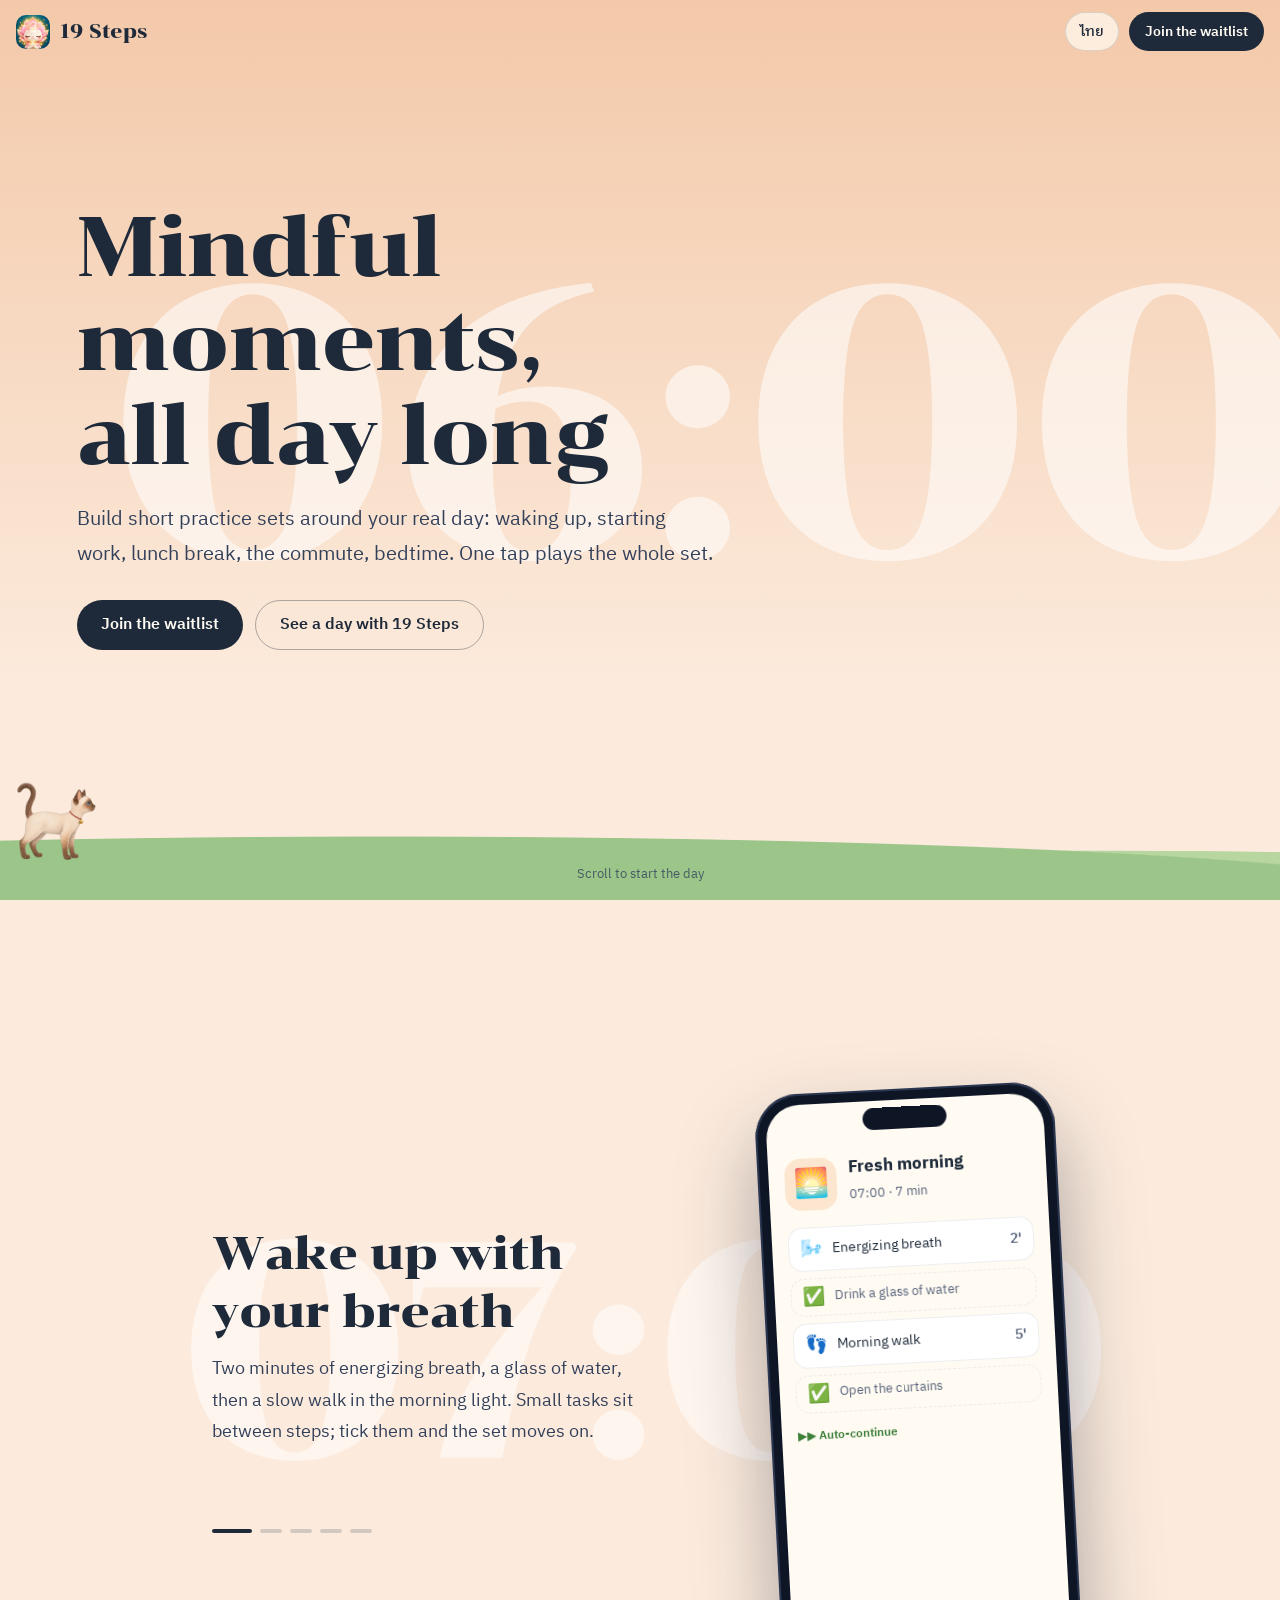
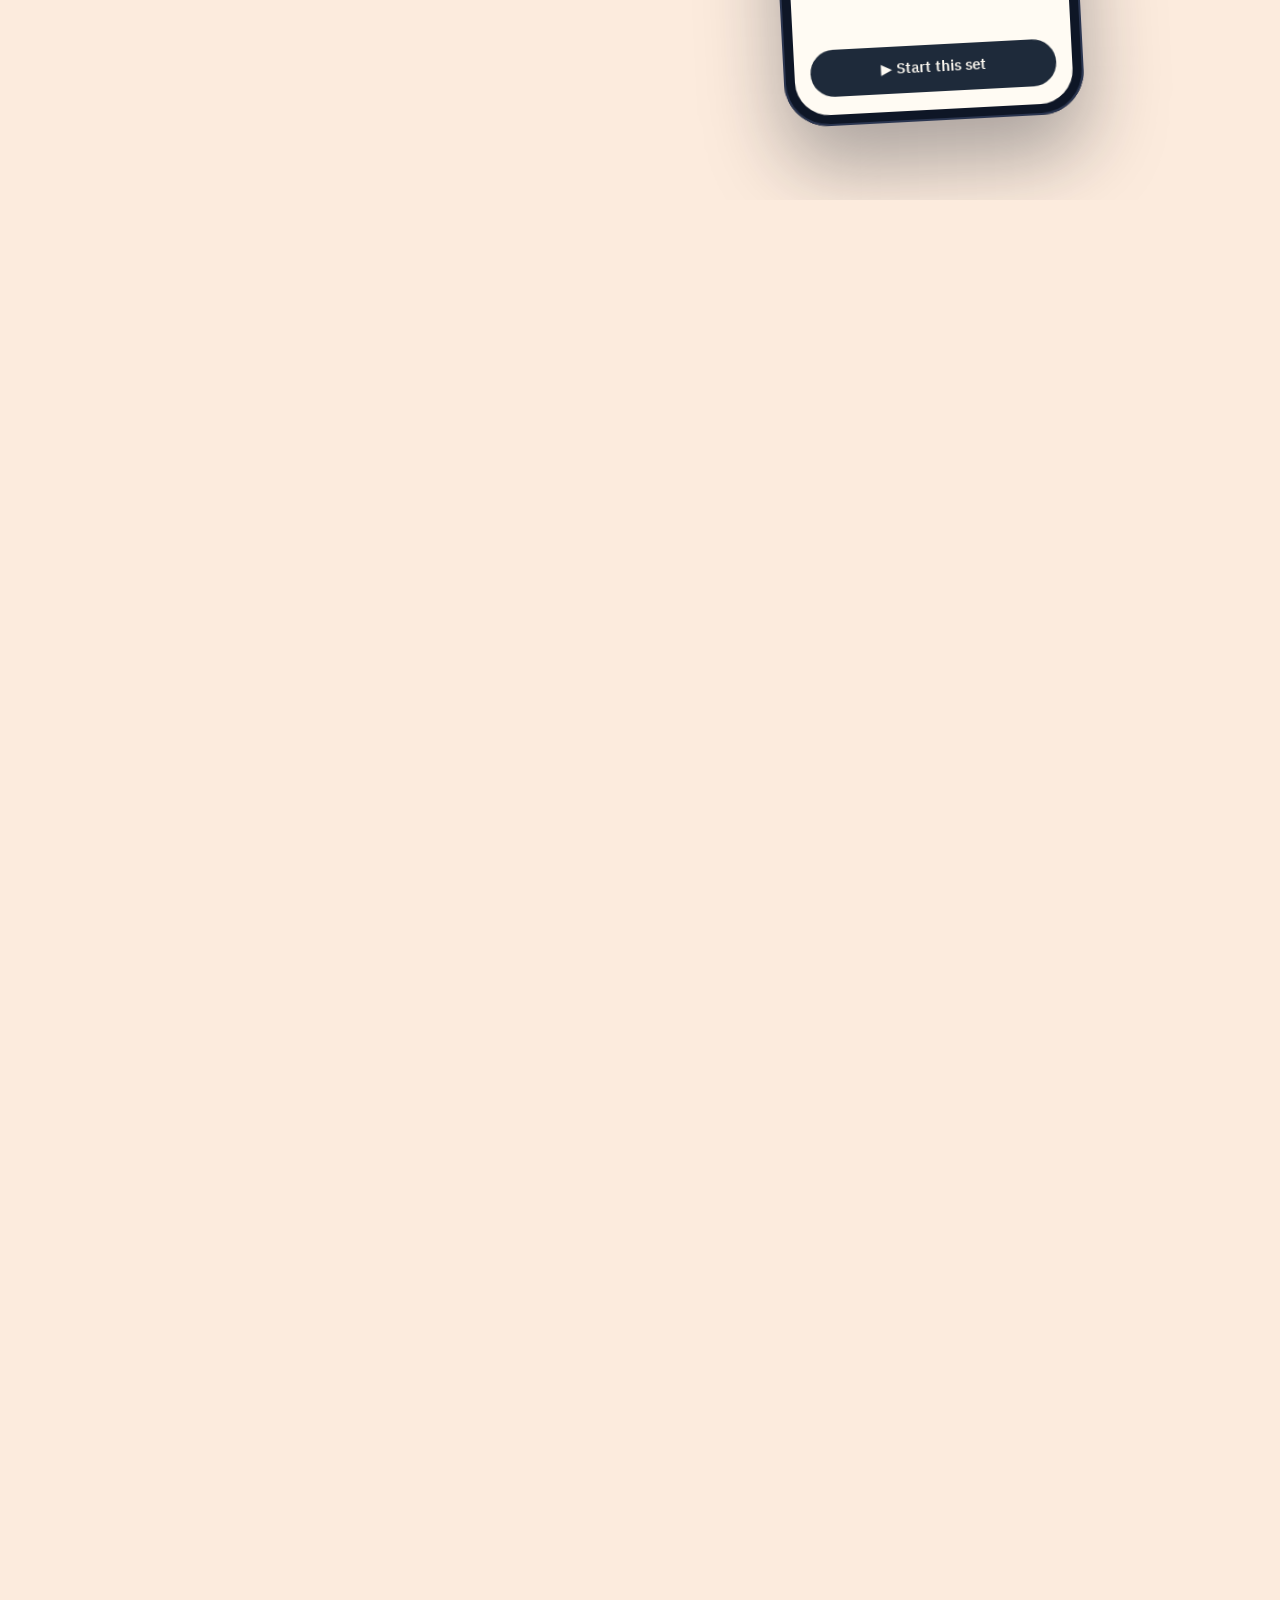
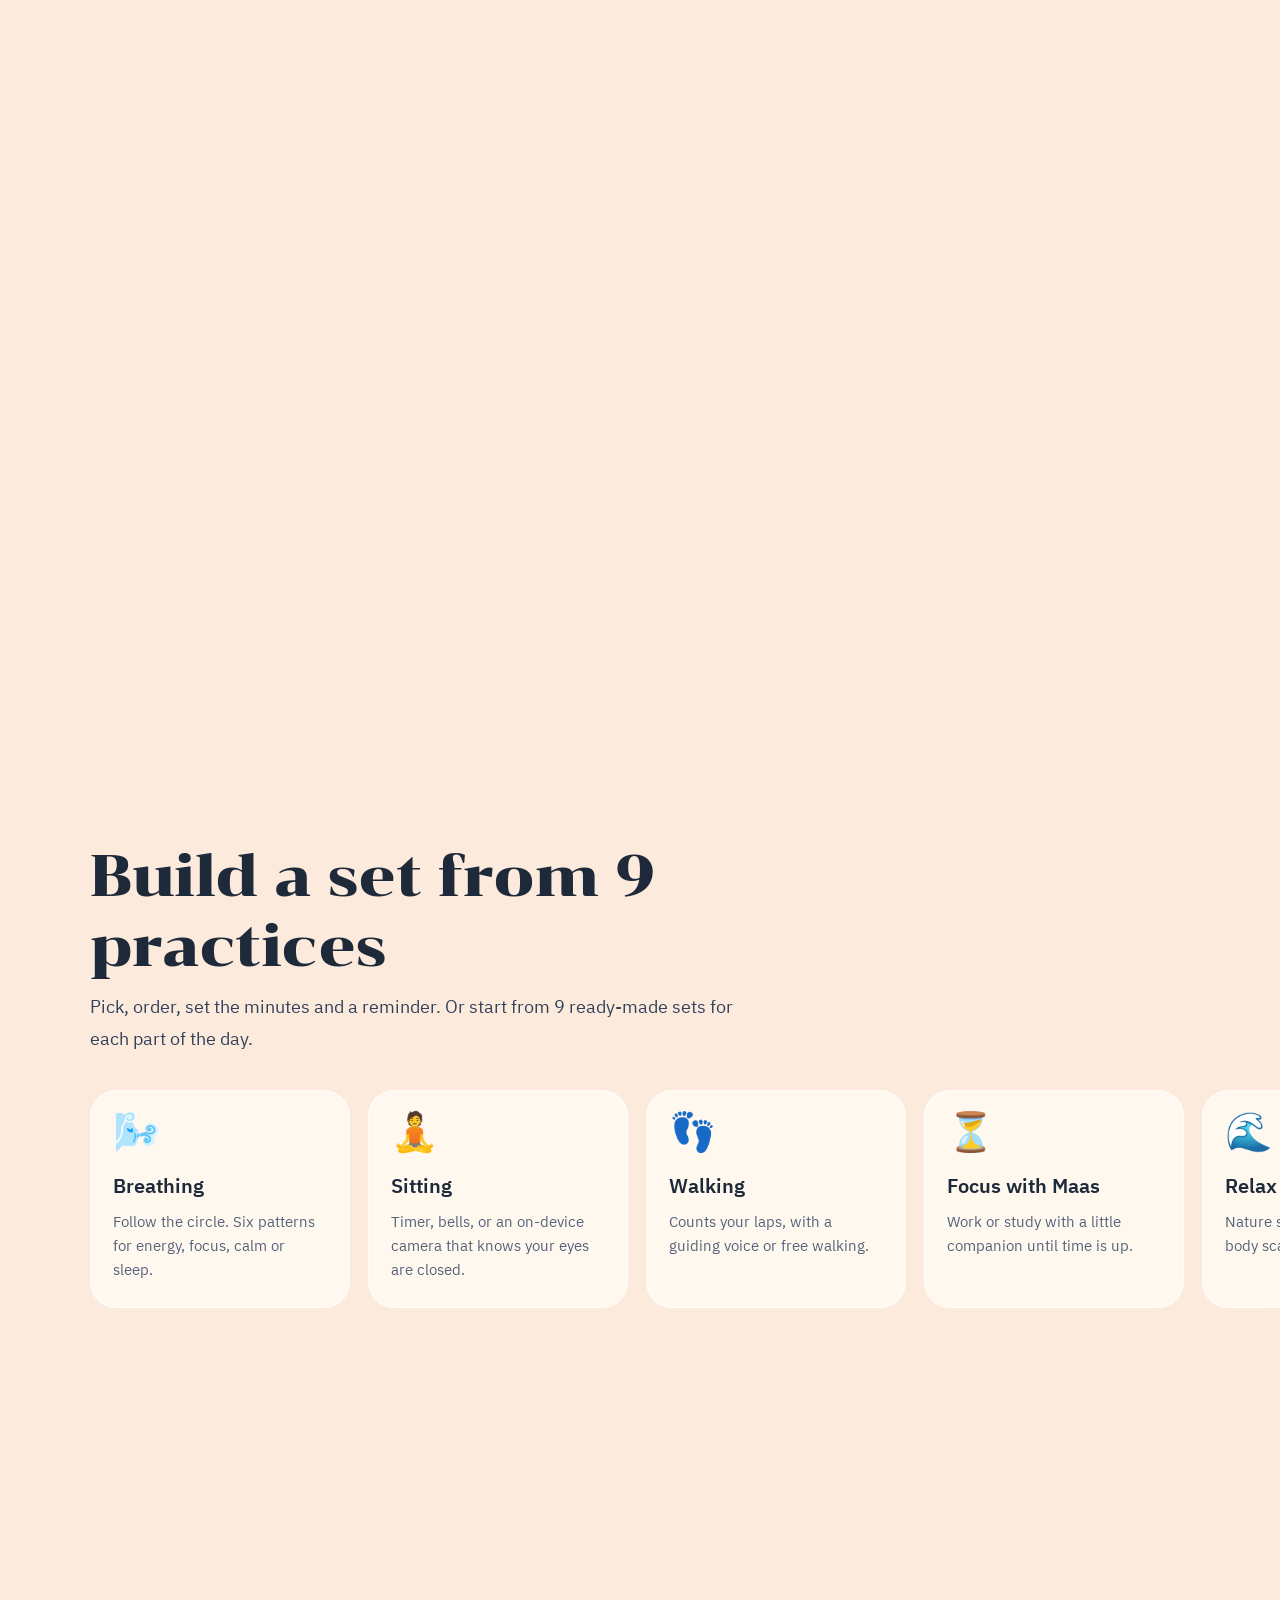
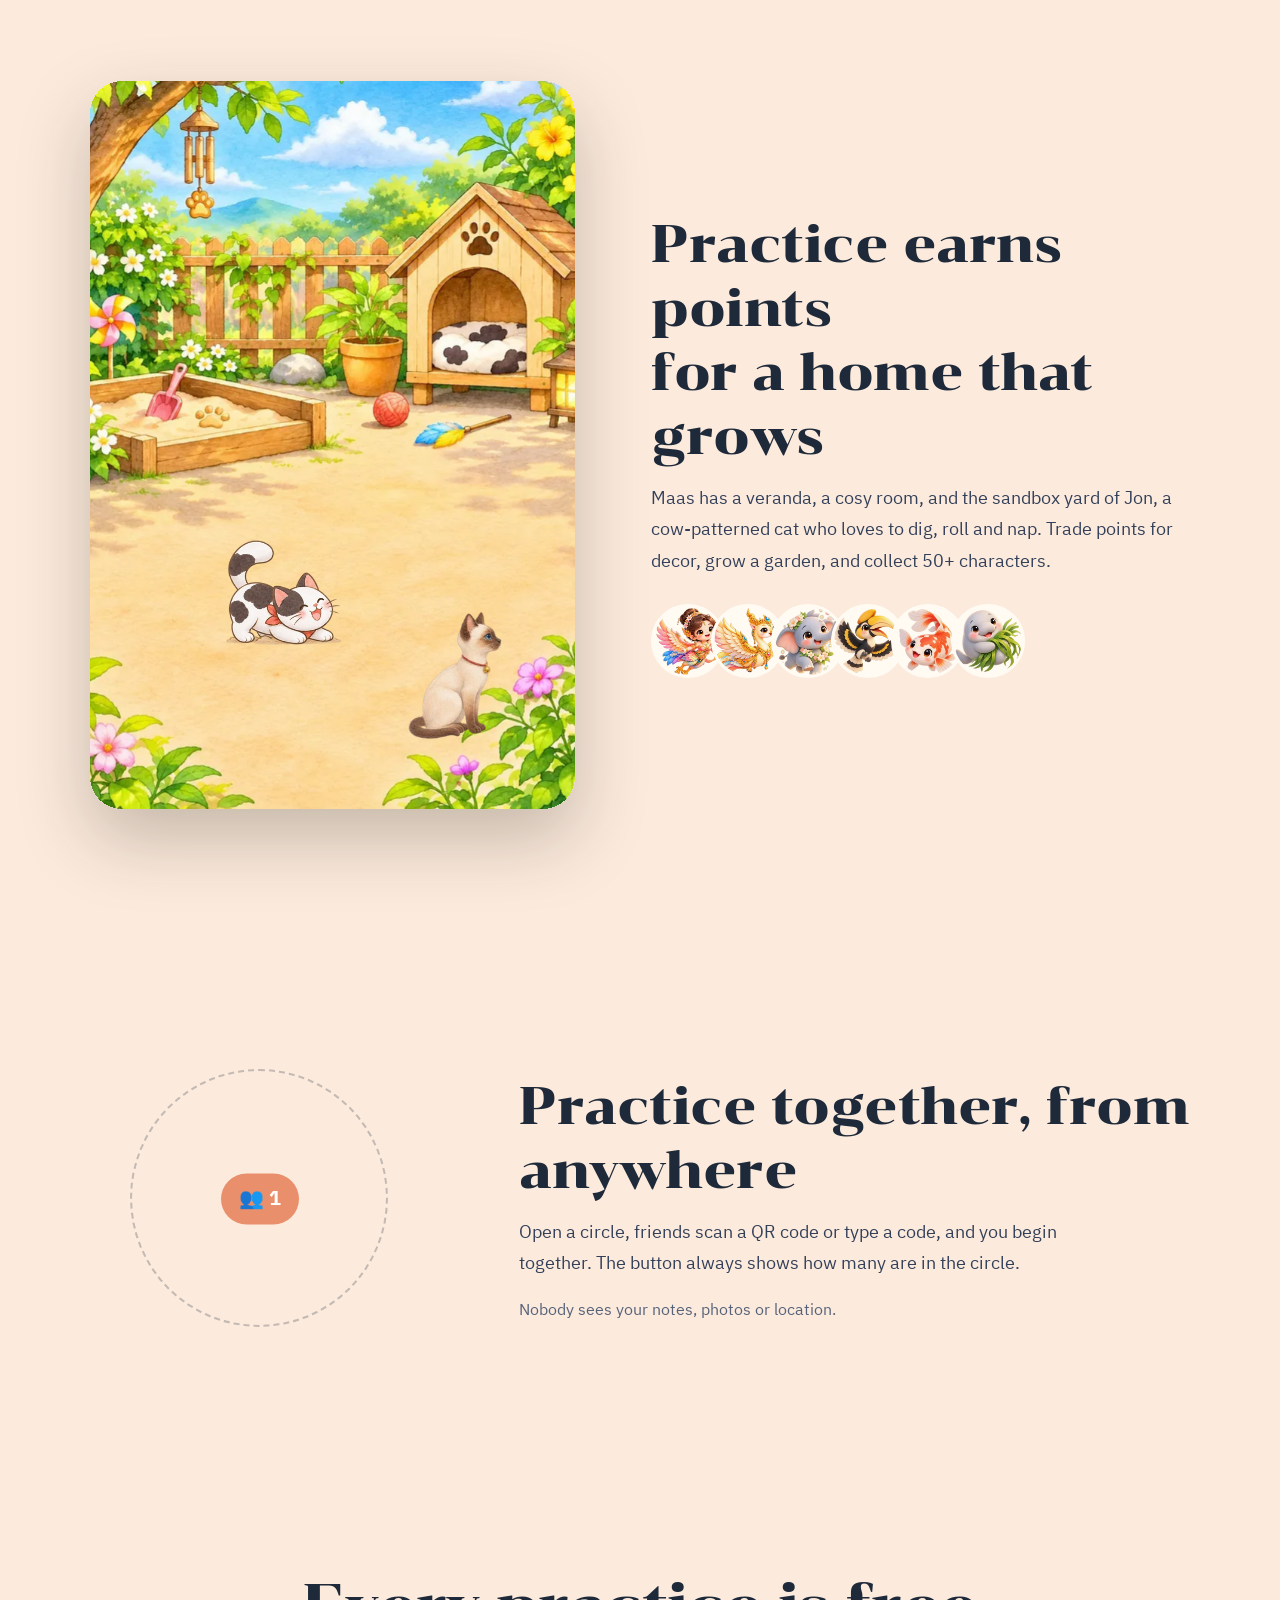
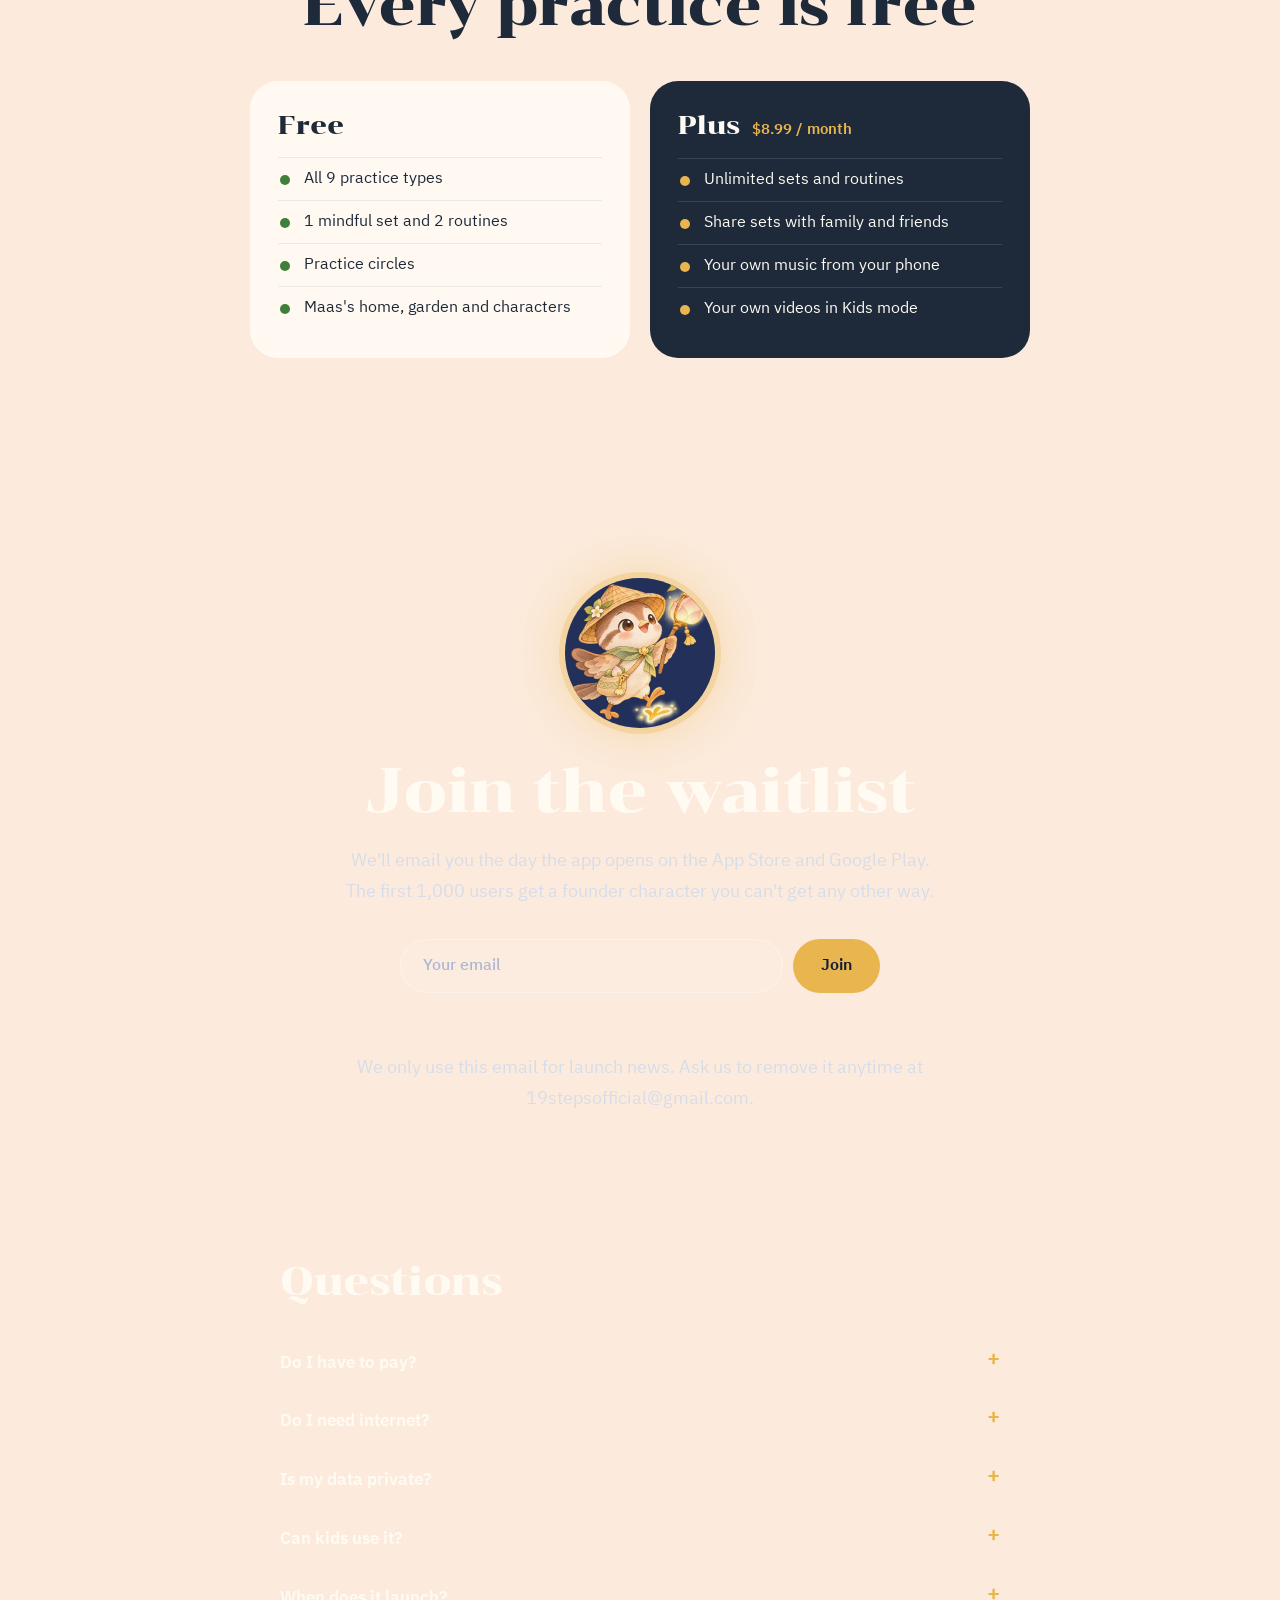
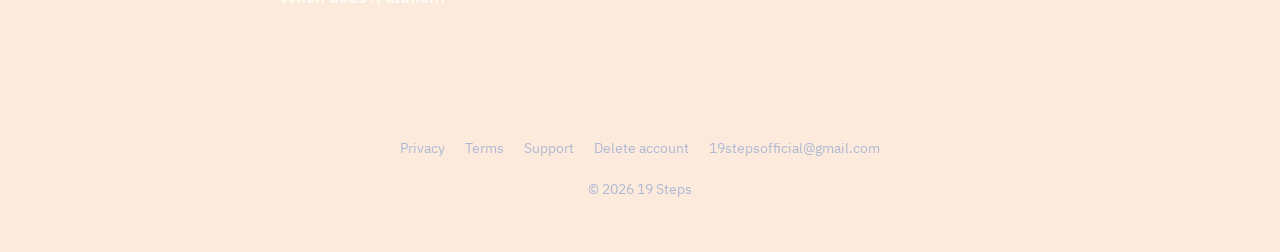
==== commit 457c9787: "Add files via upload" ====
--- a/index.html
+++ b/index.html
@@ -1,27 +1,263 @@
-<!doctype html><html lang="en"><head><meta charset="utf-8"><meta name="viewport" content="width=device-width,initial-scale=1"><title>19 Steps – Mindfulness in every step</title>
-<meta name="description" content="19 Steps – mindfulness in every step. Walk, sit, listen, breathe and relax."><meta property="og:title" content="19 Steps"><meta property="og:image" content="img/scene-home.webp">
-<link rel="icon" href="icon.png"><link rel="preconnect" href="https://fonts.googleapis.com"><link href="https://fonts.googleapis.com/css2?family=Inter:wght@400;600;700&family=Noto+Sans+Thai:wght@400;600;700&display=swap" rel="stylesheet"><link rel="stylesheet" href="style.css"><script src="lang.js"></script></head><body><div class="top"><div class="in"><a class="brand" href="index.html"><img src="icon.png" alt="">19 Steps</a><nav><a href="index.html" class="on"><span data-l="th">หน้าแรก</span><span data-l="en">Home</span></a><a href="privacy.html" class=""><span data-l="th">ความเป็นส่วนตัว</span><span data-l="en">Privacy</span></a><a href="terms.html" class=""><span data-l="th">ข้อกำหนด</span><span data-l="en">Terms</span></a><a href="support.html" class=""><span data-l="th">ช่วยเหลือ</span><span data-l="en">Support</span></a><a href="delete-account.html" class=""><span data-l="th">ลบบัญชี</span><span data-l="en">Delete account</span></a></nav><button class="lang" onclick="toggleLang()"><span data-l="th">English</span><span data-l="en">ภาษาไทย</span></button></div></div>
-<div class="hero"><div class="in"><div>
-<h1><span data-l="th">สติทุกย่างก้าว</span><span data-l="en">Mindfulness in every step</span></h1>
-<p class="lead"><span data-l="th">เดิน นั่ง ฟัง หายใจ หรือพักผ่อน ทุกนาทีที่มีสติกลายเป็นแสงสว่างให้บ้านของคุณ</span><span data-l="en">Walk, sit, listen, breathe or rest. Every mindful minute becomes light for your home.</span></p>
-<div class="cta"><a class="btn" href="mailto:19stepsofficial@gmail.com?subject=Join%2019%20Steps%20beta"><span data-l="th">ขอร่วมทดสอบ (Android)</span><span data-l="en">Join the Android beta</span></a><a class="btn ghost" href="#features"><span data-l="th">ดูฟีเจอร์</span><span data-l="en">See features</span></a></div>
-<div class="badges"><span class="badge"><span data-l="th">🌏 6 ภาษา</span><span data-l="en">🌏 6 languages</span></span><span class="badge"><span data-l="th">🔒 ข้อมูลส่วนตัวอยู่ในเครื่อง</span><span data-l="en">🔒 Private by design</span></span><span class="badge"><span data-l="th">🎧 เสียงกว่า 30 แทร็ก</span><span data-l="en">🎧 30+ sounds</span></span></div>
+<!doctype html>
+<html lang="th">
+<head>
+<meta charset="utf-8">
+<meta name="viewport" content="width=device-width,initial-scale=1,viewport-fit=cover">
+<title>19 Steps · ฝึกสติได้ทั้งวัน</title>
+<meta name="description" content="19 Steps แอปฝึกสติที่จัดชุดฝึกได้เองตามเวลาในแต่ละวัน หายใจ นั่งสมาธิ เดินจงกรม โฟกัสกับน้องมาศ สวดมนต์ และฝึกกับลูก">
+<meta property="og:title" content="19 Steps · ฝึกสติได้ทั้งวัน ในแบบของคุณ">
+<meta property="og:description" content="จัดชุดสติของคุณเอง เช้า กลางวัน เย็น ก่อนนอน ฝึกฟรีทุกแบบ ลงชื่อรอเปิดตัว">
+<meta property="og:image" content="https://19stepsofficial-wq.github.io/19steps/img/web/og.jpg">
+<meta name="theme-color" content="#F3C9A9">
+<link rel="icon" href="icon.png">
+<link rel="preconnect" href="https://fonts.googleapis.com">
+<link rel="preconnect" href="https://fonts.gstatic.com" crossorigin>
+<link href="https://fonts.googleapis.com/css2?family=Chonburi&family=IBM+Plex+Sans+Thai+Looped:wght@400;500;600&display=swap" rel="stylesheet">
+<link rel="stylesheet" href="home.css">
+<script src="lang.js"></script>
+</head>
+<body>
+
+<!-- ท้องฟ้าทั้งหน้า: เปลี่ยนจากรุ่งเช้า กลางวัน เย็น ถึงกลางคืน ตามการเลื่อน -->
+<div class="sky" aria-hidden="true">
+  <div class="stars"></div>
+  <div class="orb"></div>
+  <div class="haze"></div>
 </div>
-<div class="phone"><div class="screen"><img class="bg" src="img/scene-home.webp" alt=""><img class="ch" src="img/buanoi.webp" alt=""><div class="pill"><span data-l="th">เริ่มฝึกสติ</span><span data-l="en">Start practice</span></div></div></div>
-</div></div>
-<section class="block" id="features"><h2><span data-l="th">ฝึกได้หลายแบบ เข้ากับทุกวัน</span><span data-l="en">Many ways to practice, every day</span></h2><p class="sub"><span data-l="th">เลือกวิธีที่เหมาะกับตอนนี้ คะแนนและอันดับแยกตามสายการฝึก</span><span data-l="en">Pick what fits right now. Scores and rankings are kept for each type.</span></p><div class="grid"><div class="feat"><img src="img/i-home.webp" alt=""><b><span data-l="th">เดินจงกรม และนั่งสมาธิ</span><span data-l="en">Walking & sitting</span></b><span><span data-l="th">นับรอบเดินและตรวจความนิ่งให้อัตโนมัติ</span><span data-l="en">Automatic laps and stillness tracking</span></span><div class=rate><span data-l="th">2 แสง/นาที</span><span data-l="en">2 light/min</span></div></div><div class="feat"><img src="img/i-library.webp" alt=""><b><span data-l="th">ฟังระหว่างวัน</span><span data-l="en">Listen through the day</span></b><span><span data-l="th">เดิน วิ่ง ทำงาน ก่อนนอน กับเสียงที่ชอบ</span><span data-l="en">Walk, run, work or wind down with sounds you love</span></span><div class=rate><span data-l="th">1 แสง/นาที</span><span data-l="en">1 light/min</span></div></div><div class="feat"><img src="img/i-merit.webp" alt=""><b><span data-l="th">ฝึกหายใจ และผ่อนคลาย</span><span data-l="en">Breathing & relax</span></b><span><span data-l="th">วงกลมนำจังหวะ ช่วยคลายเครียดและนอนหลับ</span><span data-l="en">A guiding circle to relax and sleep better</span></span><div class=rate><span data-l="th">0.5 แสง/นาที</span><span data-l="en">0.5 light/min</span></div></div><div class="feat"><img src="img/i-pets.webp" alt=""><b><span data-l="th">บ้าน ลาน และสวน</span><span data-l="en">Home, yard & garden</span></b><span><span data-l="th">แต่งบ้าน เลี้ยงสัตว์ ปลูกผัก ด้วยแต้มจากการฝึก</span><span data-l="en">Decorate, raise pets and grow crops with practice points</span></span></div><div class="feat"><img src="img/i-map.webp" alt=""><b><span data-l="th">ชุมชน</span><span data-l="en">Community</span></b><span><span data-l="th">แผนที่แสง วงฝึกร่วมกัน และอันดับแยกตามสาย</span><span data-l="en">Light map, practice circles and rankings by type</span></span></div></div></section>
-<section class="block"><div class="split"><div>
-<h2 style="text-align:left"><span data-l="th">ปลูกสวนจากการฝึกสติ</span><span data-l="en">Grow a garden from mindfulness</span></h2>
-<p><span data-l="th">ใช้แต้มจากการฝึกซื้อเมล็ด รดน้ำ ใส่ปุ๋ย แล้วเก็บผลผลิตไปขาย ให้สัตว์เลี้ยง หรือแบ่งปันให้ชุมชน</span><span data-l="en">Use practice points to plant, water and fertilize, then sell your harvest, feed your pets or share it with the community.</span></p>
-<div class="crops"><img src="img/crop-tomato.webp" alt=""><img src="img/crop-watermelon.webp" alt=""><img src="img/crop-strawberry.webp" alt=""><img src="img/crop-orange.webp" alt=""><img src="img/crop-corn.webp" alt=""></div>
-<p><span data-l="th">แต่งบ้านด้วยธีม ฉาก และกรอบรูปดอกไม้</span><span data-l="en">Decorate with themes, scenes and flower frames</span></p>
-<div class="crops"><img src="img/frame-vine.webp" alt=""><img src="img/frame-sunflower.webp" alt=""><img src="img/frame-rose.webp" alt=""></div>
-</div><div class="art"><img src="img/scene-farm.webp" alt=""></div></div></section>
-<section class="block"><h2><span data-l="th">คลังเสียง</span><span data-l="en">Sound library</span></h2><p class="sub"><span data-l="th">เสียงธรรมชาติ ดนตรีผ่อนคลาย คลื่นความถี่ และเสียงนำหายใจ ฟังพร้อมฝึก หรือดาวน์โหลดไว้ฟังออฟไลน์</span><span data-l="en">Nature, calm music, frequencies and breathing guides. Practice with them or download for offline listening.</span></p><div class="chips"><span class="chip"><span data-l="th">นอนหลับ</span><span data-l="en">Sleep</span></span><span class="chip"><span data-l="th">ธรรมชาติ</span><span data-l="en">Nature</span></span><span class="chip"><span data-l="th">ดนตรีผ่อนคลาย</span><span data-l="en">Calm music</span></span><span class="chip"><span data-l="th">โฟกัส</span><span data-l="en">Focus</span></span><span class="chip"><span data-l="th">คลื่นความถี่</span><span data-l="en">Frequencies</span></span><span class="chip"><span data-l="th">ไวท์นอยส์</span><span data-l="en">Noise</span></span><span class="chip"><span data-l="th">นำภาวนา</span><span data-l="en">Guided</span></span></div></section>
-<section class="block"><h2><span data-l="th">ความเป็นส่วนตัวมาก่อน</span><span data-l="en">Privacy first</span></h2><ul class="list" style="max-width:720px;margin:20px auto 0">
-<li><span data-l="th">📒 บันทึกความรู้สึกและเช็กอินประจำวัน เก็บในโทรศัพท์ของคุณเท่านั้น</span><span data-l="en">📒 Notes and daily check-ins stay on your phone</span></li>
-<li><span data-l="th">📷 กล้องตรวจหลับตาและสแกน QR ประมวลผลในเครื่อง ไม่บันทึกภาพ</span><span data-l="en">📷 Eyes-closed detection and QR scanning run on-device; no images are saved</span></li>
-<li><span data-l="th">📍 ใช้โซนโดยประมาณเท่านั้น ไม่เก็บพิกัด GPS จริง</span><span data-l="en">📍 Only an approximate zone, never exact GPS</span></li>
-<li><span data-l="th">🗑️ ลบบัญชีได้ทุกเมื่อในแอป</span><span data-l="en">🗑️ Delete your account any time in the app</span></li></ul></section>
-<section class="block" style="max-width:760px"><h2><span data-l="th">คำถามที่พบบ่อย</span><span data-l="en">FAQ</span></h2><details><summary><span data-l="th">ใช้ฟรีไหม</span><span data-l="en">Is it free?</span></summary><p><span data-l="th">ใช้ฟรีทุกวิธีฝึก ในอนาคตอาจมีสมาชิกสำหรับของตกแต่งพิเศษ</span><span data-l="en">All practice modes are free. A future membership may add special decorations.</span></p></details><details><summary><span data-l="th">ต้องใช้เน็ตตลอดไหม</span><span data-l="en">Do I need internet?</span></summary><p><span data-l="th">ฝึกได้แม้ออฟไลน์ และดาวน์โหลดเสียงไว้ฟังได้ ข้อมูลจะซิงก์เมื่อออนไลน์</span><span data-l="en">You can practice offline and download sounds. Data syncs when you are back online.</span></p></details><details><summary><span data-l="th">ข้อมูลของฉันปลอดภัยไหม</span><span data-l="en">Is my data private?</span></summary><p><span data-l="th">บันทึกส่วนตัวเก็บในเครื่องเท่านั้น กล้องประมวลผลในเครื่อง ไม่ส่งภาพออก</span><span data-l="en">Personal notes stay on your phone. The camera is processed on-device; images never leave it.</span></p></details><details><summary><span data-l="th">ใช้กับเด็กได้ไหม</span><span data-l="en">Can kids use it?</span></summary><p><span data-l="th">ได้ ในโหมดเด็กที่ผู้ปกครองตั้งรหัสไว้ เด็กฟังจนจบจึงได้แสง</span><span data-l="en">Yes, in Kids mode with a parent PIN. Kids earn light by listening to the end.</span></p></details></section>
-<footer>© 2026 19 Steps · <a href="privacy.html"><span data-l="th">ความเป็นส่วนตัว</span><span data-l="en">Privacy</span></a><a href="terms.html"><span data-l="th">ข้อกำหนด</span><span data-l="en">Terms</span></a><a href="support.html"><span data-l="th">ช่วยเหลือ</span><span data-l="en">Support</span></a><a href="mailto:19stepsofficial@gmail.com">19stepsofficial@gmail.com</a></footer></body></html>+
+<header class="bar">
+  <a class="brand" href="#top"><img src="img/web/icon.webp" alt="" width="34" height="34">19 Steps</a>
+  <button class="lang" type="button" onclick="toggleLang()"><span data-l="th">EN</span><span data-l="en">ไทย</span></button>
+  <a class="pill" href="#join"><span data-l="th">ลงชื่อรอเปิดตัว</span><span data-l="en">Join the waitlist</span></a>
+</header>
+
+<main id="top">
+
+<!-- 1. เปิดฉาก -->
+<section class="hero">
+  <p class="hero-clock" aria-hidden="true">06:00</p>
+  <div class="hero-copy">
+    <h1>
+      <span data-l="th">ฝึกสติได้ทั้งวัน<br>ในแบบของคุณ</span>
+      <span data-l="en">Mindful moments,<br>all day long</span>
+    </h1>
+    <p class="lead">
+      <span data-l="th">จัดชุดฝึกสั้น ๆ ไว้ตามเวลาในชีวิตจริง ตื่นนอน ก่อนเริ่มงาน พักเที่ยง ระหว่างเดินทาง ก่อนนอน แล้วกดเดียวก็ฝึกต่อเนื่องจนจบชุด</span>
+      <span data-l="en">Build short practice sets around your real day: waking up, starting work, lunch break, the commute, bedtime. One tap plays the whole set.</span>
+    </p>
+    <div class="cta">
+      <a class="btn" href="#join"><span data-l="th">ลงชื่อรอเปิดตัว</span><span data-l="en">Join the waitlist</span></a>
+      <a class="btn ghost" href="#day"><span data-l="th">ดูหนึ่งวันกับ 19 Steps</span><span data-l="en">See a day with 19 Steps</span></a>
+    </div>
+  </div>
+  <div class="hero-ground" aria-hidden="true">
+    <div class="walker"><div class="sprite maas-walk"></div></div>
+  </div>
+  <p class="scroll-hint" aria-hidden="true"><span data-l="th">เลื่อนลงเพื่อเริ่มวันใหม่</span><span data-l="en">Scroll to start the day</span></p>
+</section>
+
+<!-- 2. หนึ่งวัน: ปักหน้าจอไว้ แล้วเปลี่ยนเวลาไปตามการเลื่อน -->
+<section class="day" id="day">
+  <div class="stage">
+    <p class="clock" aria-hidden="true"><span class="clock-roll"><b>07:00</b><b>09:00</b><b>12:30</b><b>18:00</b><b>21:30</b></span></p>
+
+    <div class="phone" aria-hidden="true">
+      <div class="notch"></div>
+      <div class="screens">
+        <!-- 07:00 -->
+        <div class="scr setcard on">
+          <div class="sc-head"><span class="sc-cover">🌅</span><div><b data-l="th">ตื่นเช้าสดใส</b><b data-l="en">Fresh morning</b><small>07:00 · <span data-l="th">7 นาที</span><span data-l="en">7 min</span></small></div></div>
+          <ol class="sc-steps">
+            <li><i>🌬️</i><span data-l="th">หายใจปลุกพลัง</span><span data-l="en">Energizing breath</span><em>2'</em></li>
+            <li class="task"><i>✅</i><span data-l="th">ดื่มน้ำ 1 แก้ว</span><span data-l="en">Drink a glass of water</span></li>
+            <li><i>👣</i><span data-l="th">เดินรับแสงเช้า</span><span data-l="en">Morning walk</span><em>5'</em></li>
+            <li class="task"><i>✅</i><span data-l="th">เปิดม่านรับแสง</span><span data-l="en">Open the curtains</span></li>
+          </ol>
+          <p class="sc-auto">▶▶ <span data-l="th">ฝึกต่อเนื่อง</span><span data-l="en">Auto-continue</span></p>
+          <p class="sc-go">▶ <span data-l="th">เริ่มชุดนี้</span><span data-l="en">Start this set</span></p>
+        </div>
+        <!-- 09:00 -->
+        <div class="scr focus">
+          <div class="focus-room">
+            <div class="focus-timer"><b class="ft">25:00</b><small data-l="th">โฟกัสอยู่กับน้องมาศ</small><small data-l="en">Focusing with Maas</small></div>
+            <div class="sprite maas-idle sm"></div>
+          </div>
+          <p class="focus-note"><span data-l="th">ทำงานทีละอย่าง น้องมาศอยู่เป็นเพื่อนจนครบเวลา</span><span data-l="en">One task at a time. Maas stays with you until the timer ends.</span></p>
+        </div>
+        <!-- 12:30 -->
+        <div class="scr breathe">
+          <p class="br-title"><span data-l="th">คลายเครียดกลางวัน</span><span data-l="en">Midday reset</span></p>
+          <div class="br-ring"><div class="br-dot"></div></div>
+          <p class="br-cue"><span data-l="th">หายใจออกยาว ๆ</span><span data-l="en">Long, slow exhale</span></p>
+          <p class="br-left">5:00</p>
+        </div>
+        <!-- 18:00 -->
+        <div class="scr setcard dusk">
+          <div class="sc-head"><span class="sc-cover">🪷</span><div><b data-l="th">เดินจงกรมยามเย็น</b><b data-l="en">Evening walking</b><small>18:00 · <span data-l="th">13 นาที</span><span data-l="en">13 min</span></small></div></div>
+          <ol class="sc-steps">
+            <li><i>👣</i><span data-l="th">เดินตามเสียงพุทโธ</span><span data-l="en">Walk with a guiding voice</span><em>10'</em></li>
+            <li><i>🌬️</i><span data-l="th">หายใจสมดุล</span><span data-l="en">Coherent breathing</span><em>3'</em></li>
+          </ol>
+          <div class="sc-peers"><span>👥 3/4</span><small data-l="th">ครอบครัวฝึกแล้ววันนี้</small><small data-l="en">family practiced today</small></div>
+          <p class="sc-go">▶ <span data-l="th">เริ่มชุดนี้</span><span data-l="en">Start this set</span></p>
+        </div>
+        <!-- 21:30 -->
+        <div class="scr setcard night">
+          <div class="sc-head"><span class="sc-cover">🌙</span><div><b data-l="th">นอนหลับฝันดี</b><b data-l="en">Sleep well</b><small>21:30 · <span data-l="th">9 นาที</span><span data-l="en">9 min</span></small></div></div>
+          <ol class="sc-steps">
+            <li><i>🌊</i><span data-l="th">ผ่อนคลายกับเสียงฝน</span><span data-l="en">Relax with rain</span><em>5'</em></li>
+            <li><i>🌬️</i><span data-l="th">หายใจก่อนนอน</span><span data-l="en">Sleep breathing</span><em>4'</em></li>
+            <li class="task"><i>✅</i><span data-l="th">ขอบคุณ 3 เรื่องของวันนี้</span><span data-l="en">Three things I'm grateful for</span></li>
+            <li class="task"><i>✅</i><span data-l="th">วางมือถือให้ห่างเตียง</span><span data-l="en">Phone away from the bed</span></li>
+          </ol>
+          <p class="sc-go">▶ <span data-l="th">เริ่มชุดนี้</span><span data-l="en">Start this set</span></p>
+        </div>
+      </div>
+    </div>
+
+    <div class="notes">
+      <article class="note on">
+        <h2><span data-l="th">ตื่นมาพร้อมลมหายใจ</span><span data-l="en">Wake up with your breath</span></h2>
+        <p><span data-l="th">หายใจปลุกพลัง 2 นาที ดื่มน้ำ แล้วเดินช้า ๆ รับแสงเช้า ภารกิจเล็ก ๆ แทรกระหว่างขั้นได้ ติ๊กแล้วไปต่อเอง</span><span data-l="en">Two minutes of energizing breath, a glass of water, then a slow walk in the morning light. Small tasks sit between steps; tick them and the set moves on.</span></p>
+      </article>
+      <article class="note">
+        <h2><span data-l="th">เริ่มงานกับน้องมาศ</span><span data-l="en">Start work with Maas</span></h2>
+        <p><span data-l="th">ตั้งเวลาโฟกัส 25 นาที น้องมาศนั่งทำงานเป็นเพื่อนในบ้านของเขา ถ้าคุณออกจากแอปไปเล่นมือถือ น้องมาศจะเผลอหลับ</span><span data-l="en">Set a 25-minute focus. Maas keeps you company in his little home, and dozes off if you leave the app to scroll.</span></p>
+      </article>
+      <article class="note">
+        <h2><span data-l="th">พักใจกลางวัน 5 นาที</span><span data-l="en">A five-minute midday reset</span></h2>
+        <p><span data-l="th">หายใจตามวงกลมที่ขยายและหด หายใจออกยาวกว่าหายใจเข้า งานวิจัยพบว่าช่วยให้อารมณ์ดีขึ้นและผ่อนคลาย</span><span data-l="en">Breathe with the circle as it grows and shrinks, exhaling longer than you inhale. Research links this to better mood and calm.</span></p>
+      </article>
+      <article class="note">
+        <h2><span data-l="th">ฝึกพร้อมคนที่บ้าน</span><span data-l="en">Practice with family</span></h2>
+        <p><span data-l="th">แชร์ชุดสติให้ครอบครัวหรือเพื่อน แต่ละคนฝึกตามเวลาของตัวเอง เห็นกันแค่ว่าวันนี้ใครฝึกแล้ว</span><span data-l="en">Share a set with family or friends. Everyone practices on their own time, and you only see who has practiced today.</span></p>
+      </article>
+      <article class="note">
+        <h2><span data-l="th">ปิดวันอย่างสงบ</span><span data-l="en">End the day calmly</span></h2>
+        <p><span data-l="th">ฟังเสียงฝน ผ่อนคลายร่างกาย หายใจออกยาว แล้ววางมือถือ แอปเตือนตามเวลาที่ตั้งไว้ทุกวัน</span><span data-l="en">Rain sounds, a body scan, long exhales, then the phone goes down. The app reminds you at the time you choose.</span></p>
+      </article>
+      <div class="dots" aria-hidden="true"><i class="on"></i><i></i><i></i><i></i><i></i></div>
+    </div>
+  </div>
+</section>
+
+<!-- 3. ประกอบชุดเอง: แถบเลื่อนแนวนอน -->
+<section class="build" id="build">
+  <div class="build-pin">
+    <div class="build-head">
+      <h2><span data-l="th">ประกอบชุดสติจาก 9 แบบฝึก</span><span data-l="en">Build a set from 9 practices</span></h2>
+      <p><span data-l="th">เลือก เรียง ตั้งนาที แล้วตั้งเวลาเตือน หรือเริ่มจากชุดแนะนำ 9 ชุดที่จัดไว้ตามช่วงของวัน</span><span data-l="en">Pick, order, set the minutes and a reminder. Or start from 9 ready-made sets for each part of the day.</span></p>
+    </div>
+    <div class="track">
+      <div class="kind"><i>🌬️</i><h3><span data-l="th">ฝึกหายใจ</span><span data-l="en">Breathing</span></h3><p><span data-l="th">หายใจตามวงกลม 6 จังหวะ ปลุกพลัง ตั้งสติ หรือก่อนนอน</span><span data-l="en">Follow the circle. Six patterns for energy, focus, calm or sleep.</span></p></div>
+      <div class="kind"><i>🧘</i><h3><span data-l="th">นั่งสมาธิ</span><span data-l="en">Sitting</span></h3><p><span data-l="th">ตั้งเวลา เสียงระฆัง หรือให้กล้องช่วยรู้ว่าหลับตาอยู่</span><span data-l="en">Timer, bells, or an on-device camera that knows your eyes are closed.</span></p></div>
+      <div class="kind"><i>👣</i><h3><span data-l="th">เดินจงกรม</span><span data-l="en">Walking</span></h3><p><span data-l="th">นับรอบให้เอง มีเสียงนำ หรือเดินอิสระ</span><span data-l="en">Counts your laps, with a guiding voice or free walking.</span></p></div>
+      <div class="kind"><i>⏳</i><h3><span data-l="th">โฟกัสกับน้องมาศ</span><span data-l="en">Focus with Maas</span></h3><p><span data-l="th">ทำงานหรืออ่านหนังสือ มีเพื่อนนั่งเป็นเพื่อนจนครบเวลา</span><span data-l="en">Work or study with a little companion until time is up.</span></p></div>
+      <div class="kind"><i>🌊</i><h3><span data-l="th">ผ่อนคลาย</span><span data-l="en">Relax</span></h3><p><span data-l="th">เสียงธรรมชาติ เพลงสงบ ผ่อนคลายทีละส่วน</span><span data-l="en">Nature sounds, calm music, a body scan.</span></p></div>
+      <div class="kind"><i>📿</i><h3><span data-l="th">สวดมนต์</span><span data-l="en">Chanting</span></h3><p><span data-l="th">บทสวดพร้อมเสียงนำ ใจอยู่กับทุกคำ</span><span data-l="en">Chants with a guide voice, mind on every word.</span></p></div>
+      <div class="kind"><i>🎧</i><h3><span data-l="th">สติระหว่างวัน</span><span data-l="en">Everyday</span></h3><p><span data-l="th">บนรถ ล้างจาน ทำงานบ้าน ฟังเสียงแล้วรู้ตัว</span><span data-l="en">On the bus, washing up, chores. Listen and stay aware.</span></p></div>
+      <div class="kind"><i>🧒</i><h3><span data-l="th">ฝึกกับเด็ก</span><span data-l="en">With kids</span></h3><p><span data-l="th">โหมดเด็กมีรหัสผู้ปกครอง หายใจและนับไปด้วยกัน</span><span data-l="en">A kids mode behind a parent PIN. Breathe and count together.</span></p></div>
+      <div class="kind"><i>✅</i><h3><span data-l="th">ภารกิจ</span><span data-l="en">Tasks</span></h3><p><span data-l="th">แทรกเรื่องเล็ก ๆ ระหว่างขั้น ดื่มน้ำ ยืดเส้น เขียนงานสำคัญ</span><span data-l="en">Small things between steps: water, a stretch, today's one task.</span></p></div>
+      <div class="kind end"><i>▶▶</i><h3><span data-l="th">กดเดียว ฝึกจนจบชุด</span><span data-l="en">One tap, whole set</span></h3><p><span data-l="th">เปิดฝึกต่อเนื่อง แอปนับถอยหลัง 3 วินาทีแล้วไปขั้นถัดไปเอง</span><span data-l="en">With auto-continue, a 3-second countdown takes you to the next step.</span></p></div>
+    </div>
+  </div>
+</section>
+
+<!-- 4. บ้านน้องมาศและไอจอน -->
+<section class="home" id="home">
+  <div class="home-scene">
+    <img class="home-bg" src="img/web/jon-yard.webp" alt="" loading="lazy" width="720" height="1080">
+    <div class="home-actors" aria-hidden="true">
+      <div class="actor jon"><div class="sprite jon-walk"></div></div>
+      <div class="actor maas"><div class="sprite maas-idle"></div></div>
+    </div>
+  </div>
+  <div class="home-copy">
+    <h2><span data-l="th">ฝึกแล้วได้แต้ม<br>ไปแต่งบ้านให้เพื่อนตัวน้อย</span><span data-l="en">Practice earns points<br>for a home that grows</span></h2>
+    <p><span data-l="th">น้องมาศมีชานบ้าน ห้องในบ้าน และลานทรายของไอจอน แมวลายวัวที่ชอบขุด กลิ้ง และนอนกลางแดด แลกของแต่ง ปลูกผัก เลี้ยงสัตว์ และสะสมตัวละครกว่า 50 ตัว</span><span data-l="en">Maas has a veranda, a cosy room, and the sandbox yard of Jon, a cow-patterned cat who loves to dig, roll and nap. Trade points for decor, grow a garden, and collect 50+ characters.</span></p>
+    <div class="chars" aria-hidden="true">
+      <img src="img/web/c-kinnaree.webp" alt="" loading="lazy"><img src="img/web/c-golden-hong.webp" alt="" loading="lazy"><img src="img/web/c-baby-elephant.webp" alt="" loading="lazy"><img src="img/web/c-hornbill.webp" alt="" loading="lazy"><img src="img/web/c-koi.webp" alt="" loading="lazy"><img src="img/web/c-dugong.webp" alt="" loading="lazy">
+    </div>
+  </div>
+</section>
+
+<!-- 5. ฝึกร่วมกัน -->
+<section class="together">
+  <div class="circle" aria-hidden="true">
+    <div class="ring"></div>
+    <span class="who w1">🙂</span><span class="who w2">😊</span><span class="who w3">🧘</span><span class="who w4">👵</span><span class="who w5">🧒</span>
+    <span class="count">👥 <b class="n">5</b></span>
+  </div>
+  <div class="together-copy">
+    <h2><span data-l="th">ฝึกพร้อมกัน แม้อยู่คนละที่</span><span data-l="en">Practice together, from anywhere</span></h2>
+    <p><span data-l="th">เปิดวงฝึก ให้เพื่อนสแกน QR หรือใส่รหัส แล้วเริ่มพร้อมกัน ปุ่มฝึกร่วมกันบอกจำนวนคนในวงตลอดเวลา</span><span data-l="en">Open a circle, friends scan a QR code or type a code, and you begin together. The button always shows how many are in the circle.</span></p>
+    <p class="quiet"><span data-l="th">ไม่มีใครเห็นบันทึก รูป หรือตำแหน่งของคุณ</span><span data-l="en">Nobody sees your notes, photos or location.</span></p>
+  </div>
+</section>
+
+<!-- 6. ฟรี และ Plus -->
+<section class="plans">
+  <h2><span data-l="th">ฝึกทุกแบบได้ฟรี</span><span data-l="en">Every practice is free</span></h2>
+  <div class="plan-row">
+    <div class="plan">
+      <h3><span data-l="th">ใช้ฟรี</span><span data-l="en">Free</span></h3>
+      <ul>
+        <li><span data-l="th">การฝึกครบทั้ง 9 แบบ</span><span data-l="en">All 9 practice types</span></li>
+        <li><span data-l="th">ชุดสติ 1 ชุด และชุดภารกิจ 2 ชุด</span><span data-l="en">1 mindful set and 2 routines</span></li>
+        <li><span data-l="th">ฝึกร่วมกันในวง</span><span data-l="en">Practice circles</span></li>
+        <li><span data-l="th">บ้านน้องมาศ สวน และตัวละคร</span><span data-l="en">Maas's home, garden and characters</span></li>
+      </ul>
+    </div>
+    <div class="plan plus">
+      <h3>Plus <small><span data-l="th">฿180 / เดือน</span><span data-l="en">$8.99 / month</span></small></h3>
+      <ul>
+        <li><span data-l="th">ชุดสติและชุดภารกิจไม่จำกัด</span><span data-l="en">Unlimited sets and routines</span></li>
+        <li><span data-l="th">แชร์ชุดสติกับครอบครัวและเพื่อน</span><span data-l="en">Share sets with family and friends</span></li>
+        <li><span data-l="th">ใส่เพลงของคุณเองจากในเครื่อง</span><span data-l="en">Your own music from your phone</span></li>
+        <li><span data-l="th">ใส่วิดีโอของคุณเองในโหมดเด็ก</span><span data-l="en">Your own videos in Kids mode</span></li>
+      </ul>
+    </div>
+  </div>
+</section>
+
+<!-- 7. ลงชื่อรอเปิดตัว -->
+<section class="join" id="join">
+  <img class="founder" src="img/web/c-founder.webp" alt="" width="200" height="200" loading="lazy">
+  <h2><span data-l="th">ลงชื่อรอเปิดตัว</span><span data-l="en">Join the waitlist</span></h2>
+  <p><span data-l="th">เราจะส่งอีเมลหาคุณวันที่แอปเปิดบน App Store และ Google Play ผู้ใช้ 1,000 คนแรกได้ตัวละครผู้บุกเบิกที่หาจากที่อื่นไม่ได้</span><span data-l="en">We'll email you the day the app opens on the App Store and Google Play. The first 1,000 users get a founder character you can't get any other way.</span></p>
+  <form class="wl" novalidate>
+    <label class="sr" for="wl-email"><span data-l="th">อีเมล</span><span data-l="en">Email</span></label>
+    <input id="wl-email" type="email" name="email" autocomplete="email" inputmode="email" required>
+    <input class="hp" type="text" name="website" tabindex="-1" autocomplete="off" aria-hidden="true">
+    <button type="submit"><span data-l="th">ลงชื่อ</span><span data-l="en">Join</span></button>
+  </form>
+  <p class="wl-msg" role="status" aria-live="polite"></p>
+  <p class="wl-fine"><span data-l="th">ใช้อีเมลนี้แจ้งข่าวเปิดตัวเท่านั้น ขอลบได้ทุกเมื่อที่ 19stepsofficial@gmail.com</span><span data-l="en">We only use this email for launch news. Ask us to remove it anytime at 19stepsofficial@gmail.com.</span></p>
+</section>
+
+<!-- 8. คำถาม -->
+<section class="faq">
+  <h2><span data-l="th">คำถามที่พบบ่อย</span><span data-l="en">Questions</span></h2>
+  <details><summary><span data-l="th">ต้องจ่ายเงินไหม</span><span data-l="en">Do I have to pay?</span></summary><p><span data-l="th">ไม่ต้อง การฝึกทุกแบบใช้ฟรี Plus เป็นตัวเลือกสำหรับคนที่อยากมีชุดสติหลายชุดหรือแชร์ให้ครอบครัว</span><span data-l="en">No. Every practice is free. Plus is optional, for more sets or sharing with family.</span></p></details>
+  <details><summary><span data-l="th">ต้องต่อเน็ตตลอดไหม</span><span data-l="en">Do I need internet?</span></summary><p><span data-l="th">ไม่ต้อง ฝึกแบบออฟไลน์ได้ และดาวน์โหลดเสียงเก็บไว้ได้ ความคืบหน้าจะซิงก์เมื่อกลับมาออนไลน์</span><span data-l="en">No. You can practice offline and download sounds. Progress syncs when you're back online.</span></p></details>
+  <details><summary><span data-l="th">ข้อมูลของฉันปลอดภัยไหม</span><span data-l="en">Is my data private?</span></summary><p><span data-l="th">บันทึก ภารกิจ และรูปหน้าปกเก็บในเครื่องคุณเท่านั้น กล้องประมวลผลในเครื่อง ไม่ส่งภาพออกไป และลบบัญชีได้เองในแอป</span><span data-l="en">Notes, tasks and cover photos stay on your phone. The camera is processed on-device, and you can delete your account in the app.</span></p></details>
+  <details><summary><span data-l="th">ใช้กับเด็กได้ไหม</span><span data-l="en">Can kids use it?</span></summary><p><span data-l="th">ได้ ในโหมดเด็กที่ผู้ปกครองตั้งรหัสไว้</span><span data-l="en">Yes, in Kids mode behind a parent PIN.</span></p></details>
+  <details><summary><span data-l="th">เปิดให้ใช้เมื่อไร</span><span data-l="en">When does it launch?</span></summary><p><span data-l="th">เปิดบน iPhone ก่อน แล้วตามด้วย Android ลงชื่อไว้แล้วเราจะแจ้งทันที</span><span data-l="en">iPhone first, then Android. Join the waitlist and we'll tell you right away.</span></p></details>
+</section>
+
+</main>
+
+<footer class="foot">
+  <a href="privacy.html"><span data-l="th">ความเป็นส่วนตัว</span><span data-l="en">Privacy</span></a>
+  <a href="terms.html"><span data-l="th">ข้อกำหนด</span><span data-l="en">Terms</span></a>
+  <a href="support.html"><span data-l="th">ช่วยเหลือ</span><span data-l="en">Support</span></a>
+  <a href="delete-account.html"><span data-l="th">ลบบัญชี</span><span data-l="en">Delete account</span></a>
+  <a href="mailto:19stepsofficial@gmail.com">19stepsofficial@gmail.com</a>
+  <p>© 2026 19 Steps</p>
+</footer>
+
+
+
+<script src="home.js" defer></script>
+</body>
+</html>
--- a/home.css
+++ b/home.css
@@ -0,0 +1,284 @@
+/* 19 Steps · หน้าแรก (เลื่อนแล้วเวลาในวันเปลี่ยนไป) */
+:root{
+  --paper:#FFFBF3; --ink:#1E2A3A; --soft:#56627A; --leaf:#3F7F3A; --gold:#E9B54F; --dusk:#E98F6B; --night:#121C36;
+  --sky1:#F3C9A9; --sky2:#FCEBDD; --orb:#FFE3A3; --orbx:12vw; --orby:62vh; --stars:0;
+  --display:"Chonburi",Georgia,serif;
+  --body:"IBM Plex Sans Thai Looped","IBM Plex Sans Thai",system-ui,-apple-system,"Segoe UI",sans-serif;
+  color-scheme:light;
+  transition:--sky1 1.4s ease,--sky2 1.4s ease,--orb 1.4s ease,--orbx 1.6s ease,--orby 1.6s ease,--stars 1.4s ease;
+}
+@property --sky1{syntax:'<color>';inherits:true;initial-value:#F3C9A9}
+@property --sky2{syntax:'<color>';inherits:true;initial-value:#FCEBDD}
+@property --orb{syntax:'<color>';inherits:true;initial-value:#FFE3A3}
+@property --orbx{syntax:'<length>';inherits:true;initial-value:12vw}
+@property --orby{syntax:'<length>';inherits:true;initial-value:62vh}
+@property --stars{syntax:'<number>';inherits:true;initial-value:0}
+*{box-sizing:border-box}
+html{-webkit-text-size-adjust:100%;overflow-x:hidden}
+body{margin:0;font:400 17px/1.75 var(--body);color:var(--ink);background:var(--sky2);overflow-x:clip}
+img{max-width:100%;display:block}
+a{color:inherit}
+h1,h2,h3{font-weight:400;margin:0}
+h1,h2{font-family:var(--display);letter-spacing:-.01em}
+p{margin:0}
+html[lang=th] [data-l=en],html[lang=en] [data-l=th],html:not([lang=en]) [data-l=en]{display:none!important}
+.sr{position:absolute;width:1px;height:1px;overflow:hidden;clip:rect(0 0 0 0)}
+:focus-visible{outline:3px solid var(--gold);outline-offset:3px;border-radius:8px}
+
+/* ---------- ท้องฟ้า ---------- */
+.sky{position:fixed;inset:0;z-index:-1;background:linear-gradient(180deg,var(--sky1) 0%,var(--sky2) 78%);overflow:hidden}
+.orb{transition:opacity 1.4s;position:absolute;left:var(--orbx);top:var(--orby);width:min(34vw,240px);aspect-ratio:1;border-radius:50%;transform:translate(-50%,-50%);
+  background:radial-gradient(circle,var(--orb) 0 38%,color-mix(in srgb,var(--orb) 35%,transparent) 52%,transparent 70%)}
+.stars{position:absolute;inset:0;opacity:var(--stars);
+  background-image:radial-gradient(1.5px 1.5px at 12% 18%,#fff 50%,transparent 51%),radial-gradient(1px 1px at 28% 42%,#fff 50%,transparent 51%),
+  radial-gradient(1.5px 1.5px at 46% 12%,#fff 50%,transparent 51%),radial-gradient(1px 1px at 63% 30%,#fff 50%,transparent 51%),
+  radial-gradient(2px 2px at 78% 16%,#fff 50%,transparent 51%),radial-gradient(1px 1px at 88% 48%,#fff 50%,transparent 51%),
+  radial-gradient(1px 1px at 8% 60%,#fff 50%,transparent 51%),radial-gradient(1.5px 1.5px at 36% 70%,#fff 50%,transparent 51%),
+  radial-gradient(1px 1px at 70% 66%,#fff 50%,transparent 51%),radial-gradient(1.5px 1.5px at 54% 52%,#fff 50%,transparent 51%);
+  background-size:520px 520px}
+.haze{position:absolute;left:0;right:0;bottom:0;height:30vh;background:linear-gradient(180deg,transparent,color-mix(in srgb,var(--sky2) 70%,transparent))}
+
+/* ---------- แถบบน ---------- */
+.bar{position:fixed;top:0;left:0;right:0;z-index:20;display:flex;align-items:center;gap:10px;padding:12px max(16px,env(safe-area-inset-left)) 12px max(16px,env(safe-area-inset-right))}
+.brand{display:flex;align-items:center;gap:10px;margin-right:auto;text-decoration:none;font-family:var(--display);font-size:19px}
+.brand img{width:34px;height:34px;border-radius:10px}
+.lang{font:500 14px var(--body);color:var(--ink);background:rgba(255,251,243,.7);border:1px solid rgba(30,42,58,.15);border-radius:999px;padding:7px 14px;cursor:pointer;backdrop-filter:blur(8px)}
+.pill{font:600 14px var(--body);text-decoration:none;color:var(--paper);background:var(--ink);border-radius:999px;padding:8px 16px}
+.bar.dark .brand,.bar.dark .lang{color:var(--paper)}
+.bar.dark .lang{background:rgba(255,255,255,.1);border-color:rgba(255,255,255,.25)}
+.bar.dark .pill{background:var(--gold);color:var(--night)}
+
+/* ---------- ปุ่ม ---------- */
+.cta{display:flex;flex-wrap:wrap;gap:12px;margin-top:28px}
+.btn{display:inline-flex;align-items:center;justify-content:center;min-height:50px;padding:0 24px;border-radius:999px;background:var(--ink);color:var(--paper);text-decoration:none;font-weight:600;font-size:16px}
+.btn.ghost{background:transparent;color:var(--ink);border:1.5px solid rgba(30,42,58,.35)}
+
+/* ---------- 1. เปิดฉาก ---------- */
+.hero{position:relative;min-height:100svh;display:grid;align-items:center;padding:110px max(20px,6vw) 160px;overflow:hidden}
+.hero-clock{position:absolute;right:-2vw;top:50%;transform:translateY(-58%);font:400 clamp(120px,30vw,420px)/.9 var(--display);color:rgba(255,255,255,.55);letter-spacing:-.04em;pointer-events:none;white-space:nowrap}
+.hero-copy{position:relative;max-width:640px}
+.hero h1{font-size:clamp(40px,7.2vw,84px);line-height:1.12}
+html[lang=th] .hero h1{line-height:1.3}
+.lead{margin-top:20px;font-size:clamp(17px,1.6vw,20px);max-width:34em;color:#33405A}
+.hero-ground{position:absolute;left:0;right:0;bottom:0;height:150px;background:
+  radial-gradient(120% 90px at 30% 100%,#9CC58A 0 70%,transparent 71%),radial-gradient(90% 70px at 85% 100%,#B8D69F 0 70%,transparent 71%)}
+.walker{position:absolute;bottom:34px;left:0;animation:stroll 26s linear infinite}
+@keyframes stroll{from{transform:translateX(-140px)}to{transform:translateX(calc(100vw + 40px))}}
+.scroll-hint{position:absolute;left:50%;bottom:14px;transform:translateX(-50%);font-size:13px;color:#33405A;opacity:.8}
+
+/* ---------- ตัวละครเคลื่อนไหว (แผ่น 8 เฟรม) ---------- */
+.sprite{--s:110px;--d:.8s;width:var(--s);height:var(--s);background-repeat:no-repeat;background-size:calc(var(--s)*8) var(--s);animation:spr var(--d) steps(8) infinite}
+.sprite.sm{--s:120px}
+@keyframes spr{from{background-position:0 0}to{background-position:calc(var(--s)*-8) 0}}
+.maas-walk{background-image:url(img/web/maas-walk.webp);--d:.8s}
+.maas-idle{background-image:url(img/web/maas-idle.webp);--d:1.3s}
+.maas-sleep{background-image:url(img/web/maas-sleep.webp);--d:2.6s}
+.jon-walk{background-image:url(img/web/jon-walk.webp);--d:.8s}
+.jon-roll{background-image:url(img/web/jon-roll.webp);--d:1.4s}
+.jon-sleep{background-image:url(img/web/jon-sleep.webp);--d:2.6s}
+
+/* ---------- 2. หนึ่งวัน ---------- */
+.day{position:relative;height:500svh}
+.stage{position:sticky;top:0;height:100svh;display:grid;grid-template-columns:minmax(0,440px) auto;justify-content:center;align-items:center;gap:9vw;padding:90px max(20px,7vw) 40px;overflow:hidden}
+.clock{position:absolute;left:0;right:0;top:50%;transform:translateY(-50%);height:1em;overflow:hidden;font:400 clamp(110px,24vw,340px)/1 var(--display);color:rgba(255,255,255,.5);text-align:center;letter-spacing:-.04em;pointer-events:none}
+.clock-roll{display:flex;flex-direction:column;transition:transform .9s cubic-bezier(.7,0,.2,1)}
+.clock-roll b{font-weight:400;height:1em;display:block}
+.phone{position:relative;z-index:2;width:min(300px,30vw);aspect-ratio:9/19;border-radius:44px;padding:11px;background:#0E1626;box-shadow:0 40px 80px rgba(14,22,38,.35),inset 0 0 0 2px #2A3550;will-change:transform}
+.notch{position:absolute;top:18px;left:50%;transform:translateX(-50%);width:84px;height:22px;border-radius:12px;background:#0E1626;z-index:3}
+.screens{position:relative;height:100%;border-radius:34px;overflow:hidden;background:var(--paper)}
+.scr{position:absolute;inset:0;padding:54px 16px 18px;display:flex;flex-direction:column;gap:12px;opacity:0;transform:translateY(18px) scale(.98);transition:opacity .6s ease,transform .6s ease}
+.scr.on{opacity:1;transform:none}
+.sc-head{display:flex;gap:12px;align-items:center}
+.sc-cover{width:52px;height:52px;border-radius:16px;display:grid;place-items:center;font-size:28px;background:#FCE6CF}
+.sc-head b{display:block;font-size:17px;line-height:1.35}
+.sc-head small{font-size:12.5px;color:var(--soft)}
+.sc-steps{list-style:none;margin:4px 0 0;padding:0;display:flex;flex-direction:column;gap:7px}
+.sc-steps li{display:flex;align-items:center;gap:10px;background:#fff;border:1px solid rgba(30,42,58,.08);border-radius:14px;padding:9px 11px;font-size:13.5px;line-height:1.35}
+.sc-steps li i{font-style:normal;font-size:18px}
+.sc-steps li em{margin-left:auto;font-style:normal;font-weight:600;color:var(--soft)}
+.sc-steps li.task{background:transparent;border-style:dashed;color:var(--soft);font-size:12.5px;padding:6px 11px}
+.sc-auto{font-size:12px;color:var(--leaf);font-weight:600}
+.sc-go{margin-top:auto;text-align:center;background:var(--ink);color:var(--paper);border-radius:999px;padding:11px;font-weight:600;font-size:14.5px}
+.sc-peers{display:flex;align-items:baseline;gap:8px;background:#FFF0D9;border-radius:14px;padding:9px 12px}
+.sc-peers span{font-weight:600}
+.sc-peers small{font-size:12px;color:var(--soft)}
+.setcard.dusk .sc-cover{background:#F8D3C2}
+.setcard.night{background:#1B2748;color:#EEF1F8}
+.setcard.night .sc-cover{background:#2C3C68}
+.setcard.night .sc-head small,.setcard.night .sc-steps li.task{color:#AEB8D3}
+.setcard.night .sc-steps li{background:#22305A;border-color:#33447A}
+.setcard.night .sc-steps li.task{background:transparent}
+.setcard.night .sc-go{background:var(--gold);color:var(--night)}
+.focus{padding:0;background:#F3E8CF}
+.focus-room{position:relative;flex:1;background:url(img/web/veranda.webp) center 78%/cover}
+.focus-timer{position:absolute;top:52px;left:50%;transform:translateX(-50%);background:rgba(255,253,246,.9);border-radius:20px;padding:6px 18px;text-align:center;white-space:nowrap}
+.focus-timer .ft{display:block;font:400 30px/1.2 var(--display)}
+.focus-timer small{font-size:11.5px;color:var(--soft)}
+.focus-room .sprite{position:absolute;left:50%;bottom:16%;transform:translateX(-50%)}
+.focus-note{padding:12px 16px 18px;font-size:13px;line-height:1.5;color:var(--soft)}
+.breathe{align-items:center;justify-content:center;background:linear-gradient(180deg,#DDF1F7,#F5FBF4)}
+.br-title{font-weight:600}
+.br-ring{width:70%;aspect-ratio:1;border-radius:50%;display:grid;place-items:center;border:2px solid rgba(63,127,58,.25)}
+.br-dot{width:40%;aspect-ratio:1;border-radius:50%;background:radial-gradient(circle,#BFE3C1,#7FBF86);animation:breathe 10s ease-in-out infinite}
+@keyframes breathe{0%,100%{transform:scale(1)}40%{transform:scale(2.3)}}
+.br-cue{color:var(--leaf);font-weight:600}
+.br-left{font:400 22px var(--display);color:var(--soft)}
+.notes{position:relative;z-index:2;max-width:440px;min-height:300px;order:-1}
+.note{position:absolute;inset:0 0 auto 0;opacity:0;transform:translateY(24px);transition:opacity .6s ease,transform .6s ease;pointer-events:none}
+.note.on{opacity:1;transform:none;pointer-events:auto}
+.note h2{font-size:clamp(30px,3.6vw,46px);line-height:1.25}
+html[lang=th] .note h2{line-height:1.4}
+.note p{margin-top:14px;font-size:18px;color:#33405A}
+.dots{position:absolute;left:0;bottom:-8px;display:flex;gap:8px}
+.dots i{width:22px;height:4px;border-radius:2px;background:rgba(30,42,58,.18);transition:background .4s,width .4s}
+.dots i.on{background:var(--ink);width:40px}
+
+/* ---------- 3. ประกอบชุดเอง ---------- */
+.build{position:relative}
+.build-pin{position:sticky;top:0;height:100svh;display:flex;flex-direction:column;justify-content:center;gap:34px;overflow:hidden;padding:90px 0 40px}
+.build-head{padding:0 max(20px,7vw);max-width:900px}
+.build-head h2{font-size:clamp(32px,4.6vw,58px);line-height:1.2}
+html[lang=th] .build-head h2{line-height:1.38}
+.build-head p{margin-top:12px;font-size:18px;max-width:36em;color:#33405A}
+.track{display:flex;gap:18px;padding:0 max(20px,7vw);width:max-content;will-change:transform}
+.kind{width:260px;flex:none;background:rgba(255,251,243,.86);backdrop-filter:blur(6px);border-radius:26px;padding:24px 22px;border:1px solid rgba(255,255,255,.7)}
+.kind i{font-style:normal;font-size:38px;line-height:1}
+.kind h3{margin-top:14px;font-size:20px;font-weight:600}
+.kind p{margin-top:6px;font-size:15px;line-height:1.6;color:var(--soft)}
+.kind.end{background:var(--ink);color:var(--paper);border-color:var(--ink)}
+.kind.end i{font-size:30px;color:var(--gold)}
+.kind.end p{color:#C9D0DE}
+
+/* ---------- 4. บ้านน้องมาศ ---------- */
+.home{display:grid;grid-template-columns:minmax(0,.9fr) minmax(0,1fr);gap:6vw;align-items:center;padding:120px max(20px,7vw)}
+.home-scene{position:relative;border-radius:32px;overflow:hidden;aspect-ratio:2/3;max-height:84svh;justify-self:center;width:100%;max-width:520px;box-shadow:0 30px 70px rgba(40,30,20,.25)}
+.home-bg{position:absolute;inset:-6% 0 auto;width:100%;height:112%;object-fit:cover;will-change:transform}
+.home-actors{position:absolute;inset:0}
+.actor{position:absolute;bottom:22%}
+.actor .sprite{--s:clamp(96px,11vw,150px)}
+.actor.jon{left:0;will-change:transform}
+.actor.maas{right:8%;bottom:9%}
+.actor.maas .sprite{--s:clamp(110px,13vw,170px)}
+.home-copy h2{font-size:clamp(30px,4vw,52px);line-height:1.25}
+html[lang=th] .home-copy h2{line-height:1.4}
+.home-copy p{margin-top:16px;font-size:18px;max-width:30em;color:#33405A}
+.chars{display:flex;margin-top:26px}
+.chars img{width:74px;height:74px;border-radius:50%;object-fit:cover;background:var(--paper);border:3px solid var(--paper);margin-left:-14px}
+.chars img:first-child{margin-left:0}
+
+/* ---------- 5. ฝึกร่วมกัน ---------- */
+.together{display:grid;grid-template-columns:auto minmax(0,1fr);gap:7vw;align-items:center;padding:100px max(20px,7vw)}
+.circle{position:relative;width:min(340px,70vw);aspect-ratio:1}
+.ring{position:absolute;inset:12%;border-radius:50%;border:2px dashed rgba(30,42,58,.25)}
+.who{position:absolute;width:58px;height:58px;margin:-29px;border-radius:50%;display:grid;place-items:center;font-size:28px;background:var(--paper);box-shadow:0 8px 20px rgba(30,42,58,.15);transform:scale(0)}
+.w1{left:50%;top:12%}.w2{left:84%;top:38%}.w3{left:72%;top:80%}.w4{left:28%;top:80%}.w5{left:16%;top:38%}
+.count{position:absolute;left:50%;top:50%;transform:translate(-50%,-50%);background:var(--dusk);color:#fff;border-radius:999px;padding:8px 18px;font-weight:600;font-size:20px;white-space:nowrap}
+.together-copy h2{font-size:clamp(30px,4vw,52px);line-height:1.25}
+html[lang=th] .together-copy h2{line-height:1.4}
+.together-copy p{margin-top:16px;font-size:18px;max-width:30em;color:#33405A}
+.together-copy .quiet{font-size:15.5px;color:var(--soft)}
+
+/* ---------- 6. ฟรี / Plus ---------- */
+.plans{padding:100px max(20px,7vw);text-align:center}
+.plans h2{font-size:clamp(32px,4.6vw,58px);line-height:1.25}
+.plan-row{display:grid;grid-template-columns:repeat(2,minmax(0,380px));justify-content:center;gap:20px;margin-top:40px;text-align:left}
+.plan{background:rgba(255,251,243,.9);border-radius:28px;padding:28px}
+.plan h3{font:400 26px var(--display);display:flex;align-items:baseline;gap:12px;flex-wrap:wrap}
+.plan h3 small{font:600 15px var(--body);color:var(--soft)}
+.plan ul{list-style:none;margin:16px 0 0;padding:0}
+.plan li{position:relative;padding:7px 0 7px 26px;font-size:16px;border-top:1px solid rgba(30,42,58,.08)}
+.plan li::before{content:"";position:absolute;left:2px;top:17px;width:10px;height:10px;border-radius:50%;background:var(--leaf)}
+.plan.plus{background:var(--ink);color:var(--paper)}
+.plan.plus h3 small{color:var(--gold)}
+.plan.plus li{border-color:rgba(255,255,255,.12)}
+.plan.plus li::before{background:var(--gold)}
+
+/* ---------- 7. ลงชื่อ ---------- */
+.join{padding:120px max(20px,7vw) 90px;text-align:center;color:var(--paper)}
+.founder{width:150px;height:150px;margin:0 auto;border-radius:50%;object-fit:cover;background:#22305A;box-shadow:0 0 0 6px rgba(233,181,79,.3),0 0 60px rgba(233,181,79,.45)}
+.join h2{margin-top:24px;font-size:clamp(34px,5vw,62px);line-height:1.25}
+.join>p{margin:16px auto 0;max-width:34em;font-size:18px;color:#D6DCEA}
+.wl{display:flex;gap:10px;max-width:480px;margin:30px auto 0}
+.wl input{flex:1;min-width:0;height:54px;border-radius:999px;border:1.5px solid rgba(255,255,255,.3);background:rgba(255,255,255,.08);color:#fff;font:500 16px var(--body);padding:0 22px}
+.wl input::placeholder{color:#AEB8D3}
+.wl input:focus{outline:none;border-color:var(--gold)}
+.wl button{height:54px;padding:0 28px;border:0;border-radius:999px;background:var(--gold);color:var(--night);font:600 16px var(--body);cursor:pointer}
+.wl button[disabled]{opacity:.6;cursor:wait}
+.wl .hp{position:absolute;left:-9999px;width:1px;height:1px;opacity:0}
+.wl-msg{min-height:28px;margin-top:14px;font-weight:600;color:var(--gold)}
+.wl-msg.err{color:#FFB4A2}
+.wl-fine{margin-top:6px;font-size:13px;color:#8E9AB8}
+
+/* ---------- 8. คำถาม + ท้ายหน้า ---------- */
+.faq{max-width:760px;margin:0 auto;padding:40px 20px 80px;color:var(--paper)}
+.faq h2{font-size:clamp(28px,3.6vw,40px);margin-bottom:18px}
+.faq details{border-top:1px solid rgba(255,255,255,.14);padding:14px 0}
+.faq summary{cursor:pointer;font-weight:600;font-size:17px;list-style:none;display:flex;justify-content:space-between;gap:12px}
+.faq summary::after{content:"+";font-size:22px;line-height:1;color:var(--gold);transition:transform .3s}
+.faq details[open] summary::after{transform:rotate(45deg)}
+.faq details p{margin-top:8px;color:#C9D0DE;font-size:16px}
+.foot{display:flex;flex-wrap:wrap;justify-content:center;gap:8px 20px;padding:30px 20px 50px;color:#AEB8D3;font-size:14px}
+.foot a{text-decoration:none}
+.foot a:hover{color:#fff}
+.foot p{width:100%;text-align:center;margin-top:8px}
+
+/* ---------- จอเล็ก ---------- */
+@media (max-width:820px){
+  body{font-size:16px}
+  .hero{padding-top:96px;align-items:start}
+  .hero-clock{top:auto;bottom:150px;transform:none;right:-4vw}
+  .stage{grid-template-columns:1fr;grid-template-rows:auto 1fr;justify-items:center;align-content:start;gap:26px;padding:72px 20px 20px}
+  .phone{width:240px;transform-origin:50% 0}
+  .notes{order:0}
+  .focus-room .sprite{--s:84px}
+  .focus-timer{top:44px;padding:4px 12px}
+  .focus-timer .ft{font-size:22px}
+  .screens{border-radius:28px}
+  .scr{padding:46px 12px 14px;gap:9px}
+  .sc-steps li{padding:7px 10px;font-size:12.5px}
+  .sc-head b{font-size:15px}
+  .sc-cover{width:44px;height:44px;font-size:24px;border-radius:13px}
+  .notes{width:100%;max-width:520px;min-height:190px;align-self:start}
+  .note h2{font-size:26px}
+  .note p{font-size:15px;line-height:1.6;margin-top:6px}
+  .clock{top:34%;font-size:44vw;color:rgba(255,255,255,.4)}
+  .dots{bottom:auto;top:-14px}
+  .build-pin{gap:22px;padding-top:80px}
+  .build-head p{font-size:16px}
+  .kind{width:220px;padding:20px 18px}
+  .home,.together{grid-template-columns:1fr;padding-top:70px;padding-bottom:70px}
+  .home-scene{max-height:none;max-width:420px}
+  .together .circle{justify-self:center}
+  .plan-row{grid-template-columns:1fr}
+  .wl{flex-direction:column}
+  .pill{padding:7px 12px;font-size:13px}
+}
+
+/* ไม่มีการเคลื่อนไหว (ตั้งค่าเครื่อง หรือสคริปต์ยังไม่โหลด): แสดงทุกอย่างแบบปกติ */
+.still .sprite,.still .walker,.still .br-dot{animation:none}
+.still .day,.still .build{height:auto!important}
+.still .stage{position:relative;height:auto;display:block;padding:100px max(20px,7vw) 60px}
+.still .clock,.still .dots{display:none}
+.still .phone{margin:0 auto 30px}
+.still .notes{max-width:640px;margin:0 auto}
+.still .note{position:static;opacity:1;transform:none;margin-bottom:26px}
+.still .build-pin{position:relative;height:auto}
+.still .hero-copy>*{animation:none}
+.still .track{width:auto;overflow-x:auto;scroll-snap-type:x mandatory;padding-bottom:12px}
+.still .kind{scroll-snap-align:start}
+.still .who{transform:none}
+@media (prefers-reduced-motion:reduce){*{animation:none!important;transition:none!important}}
+.stage.is-night .note,.stage.is-night .note p{color:#EEF1F8}
+.stage.is-night .dots i{background:rgba(255,255,255,.25)}
+.stage.is-night .dots i.on{background:var(--gold)}
+.note,.note p{transition:color .8s}
+
+/* เปิดฉาก */
+.hero-copy>*{animation:rise 1.1s cubic-bezier(.2,.7,.2,1) both}
+.hero-copy>*:nth-child(2){animation-delay:.12s}.hero-copy>*:nth-child(3){animation-delay:.24s}
+.hero-clock{animation:drift 1.6s cubic-bezier(.2,.7,.2,1) both}
+@keyframes rise{from{opacity:0;transform:translateY(36px)}}
+@keyframes drift{from{opacity:0;margin-right:-60px}}
+.who{transition:transform .5s cubic-bezier(.3,1.6,.5,1)}
+.who.in{transform:scale(1)}
+.phone,.track,.home-bg,.actor.jon,.ring{will-change:transform}
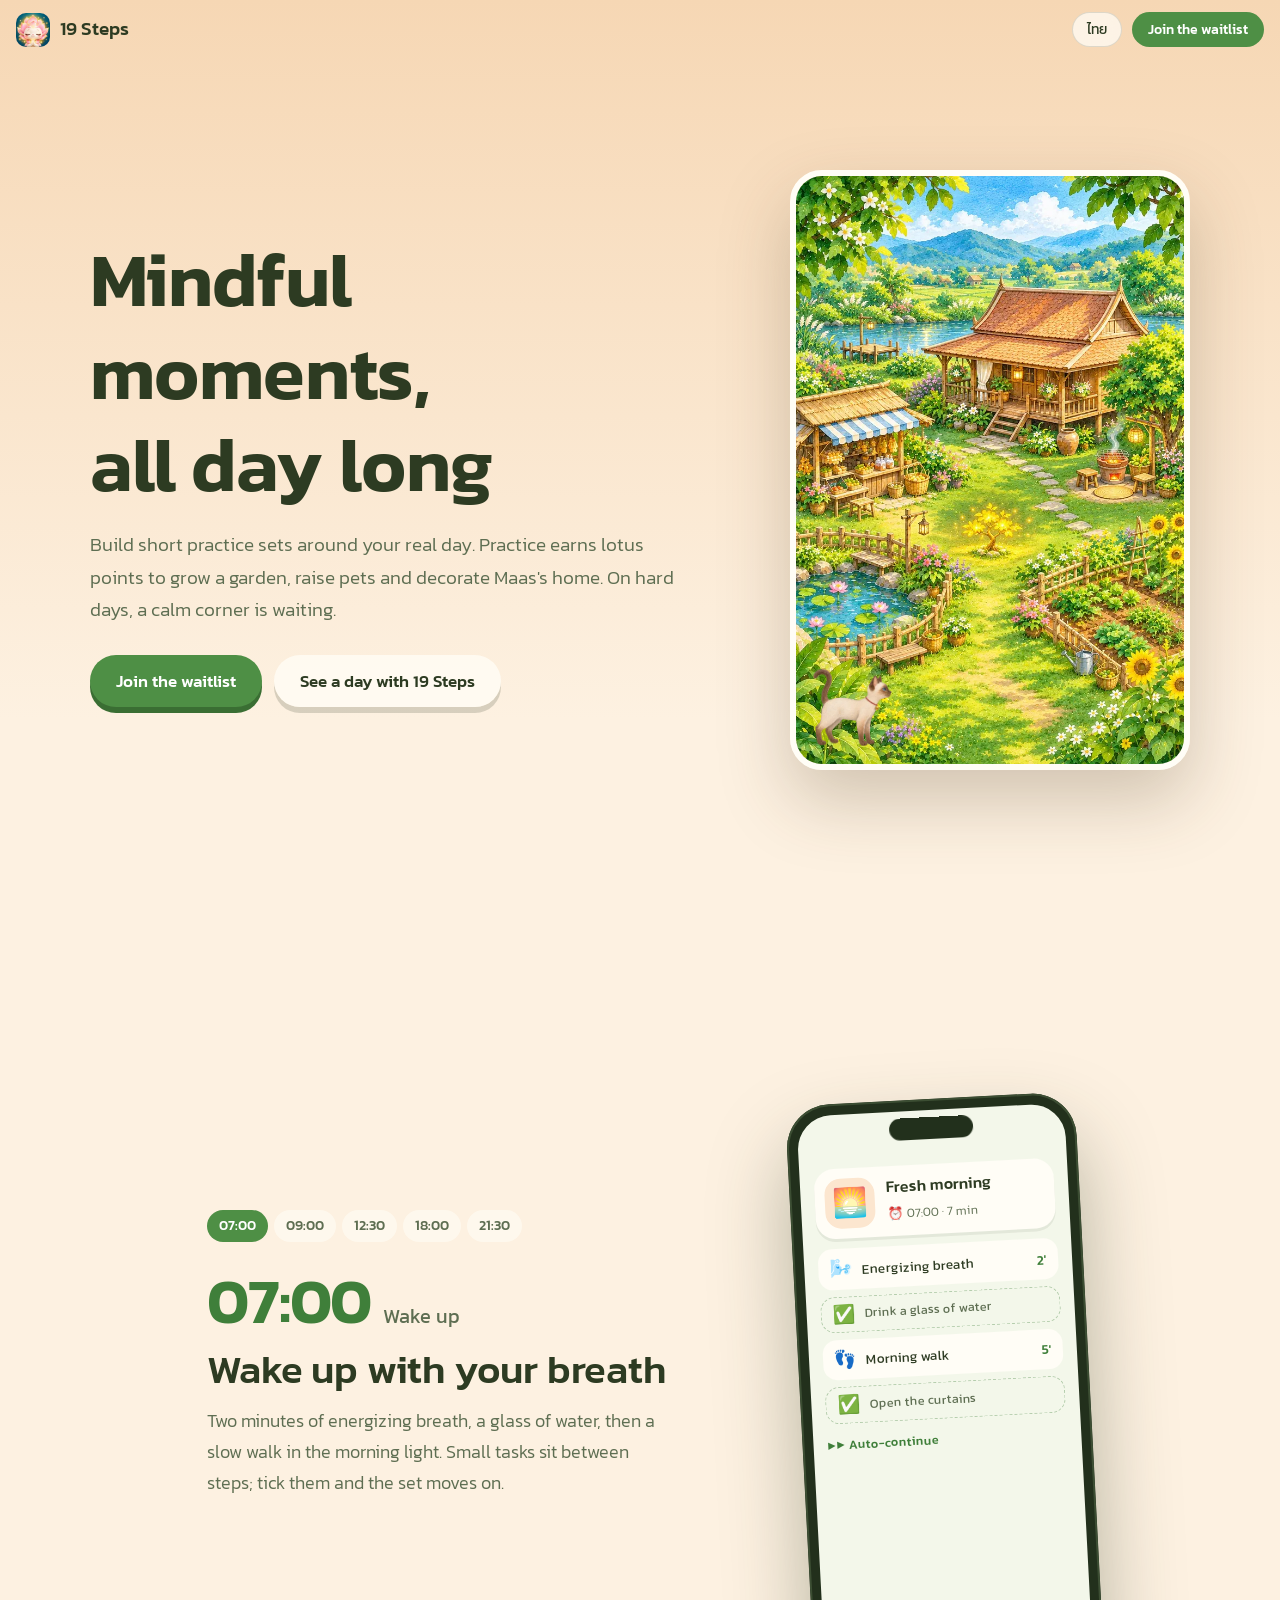
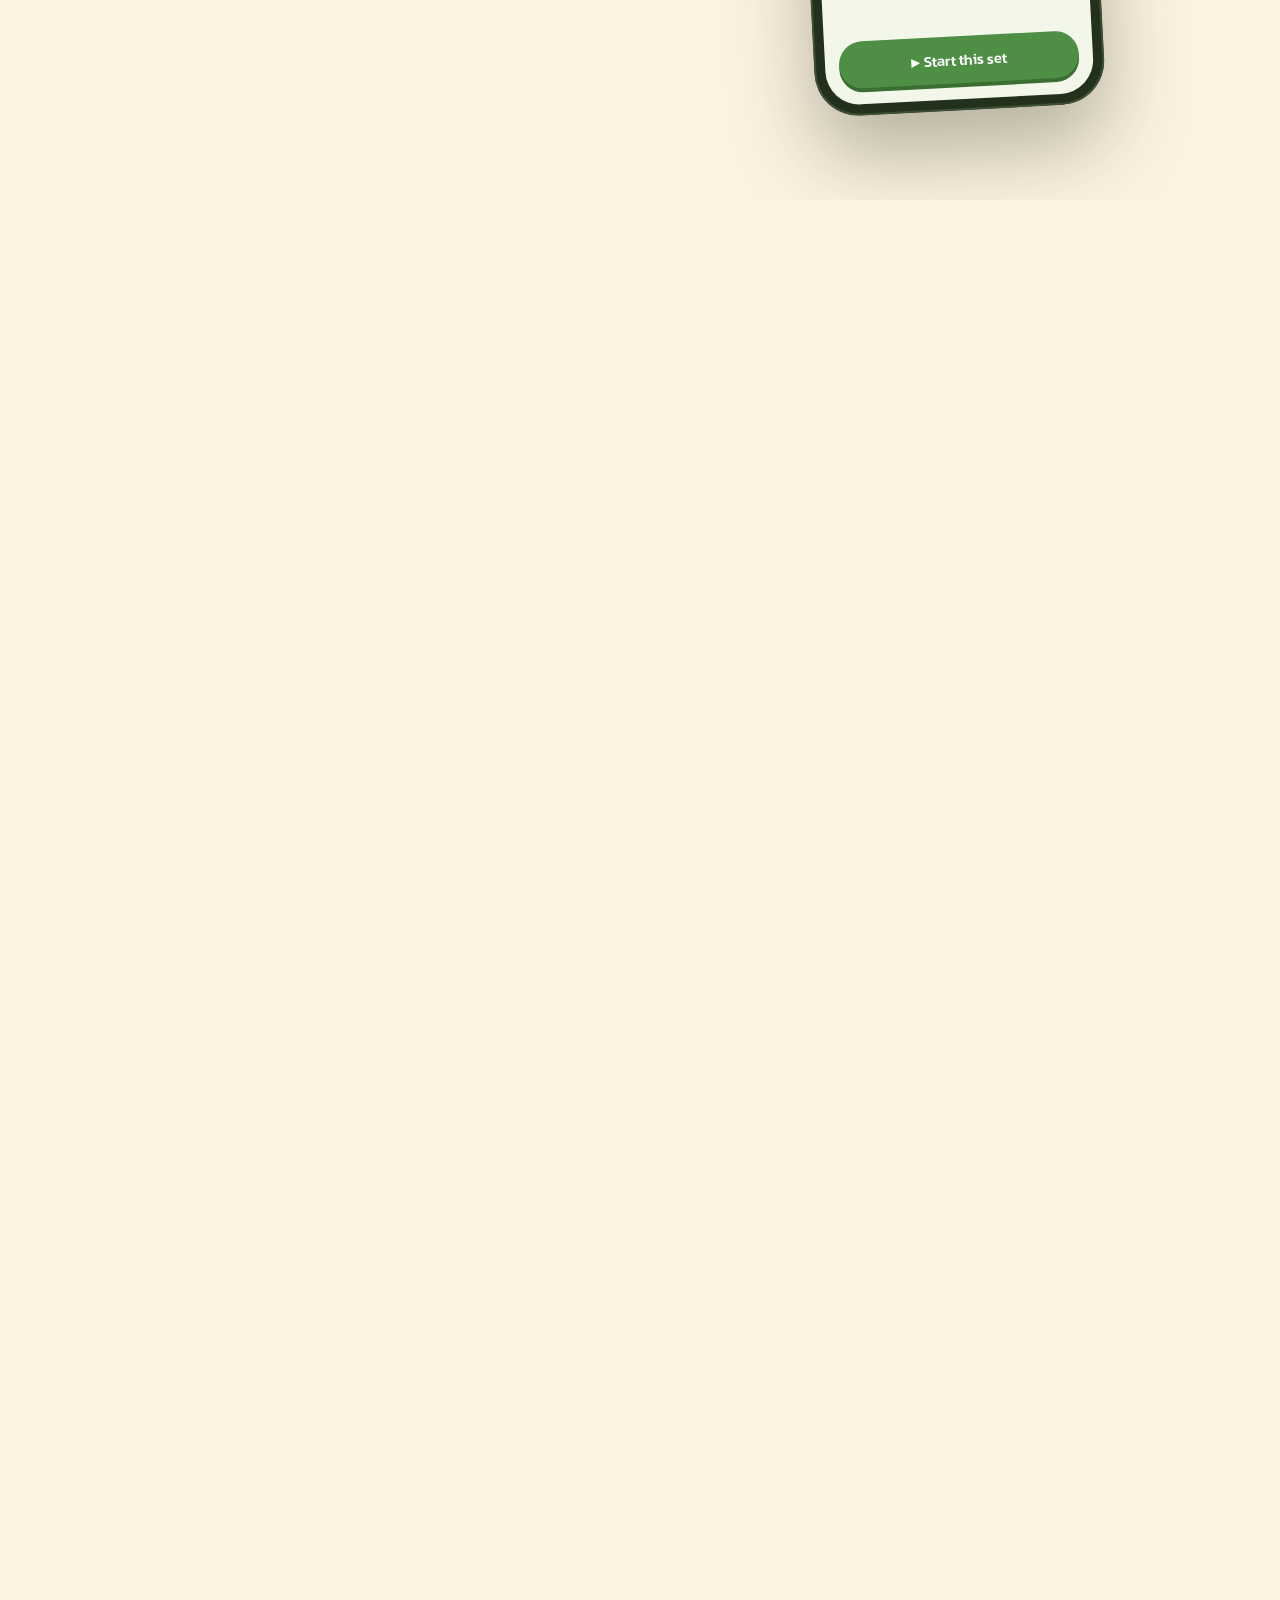
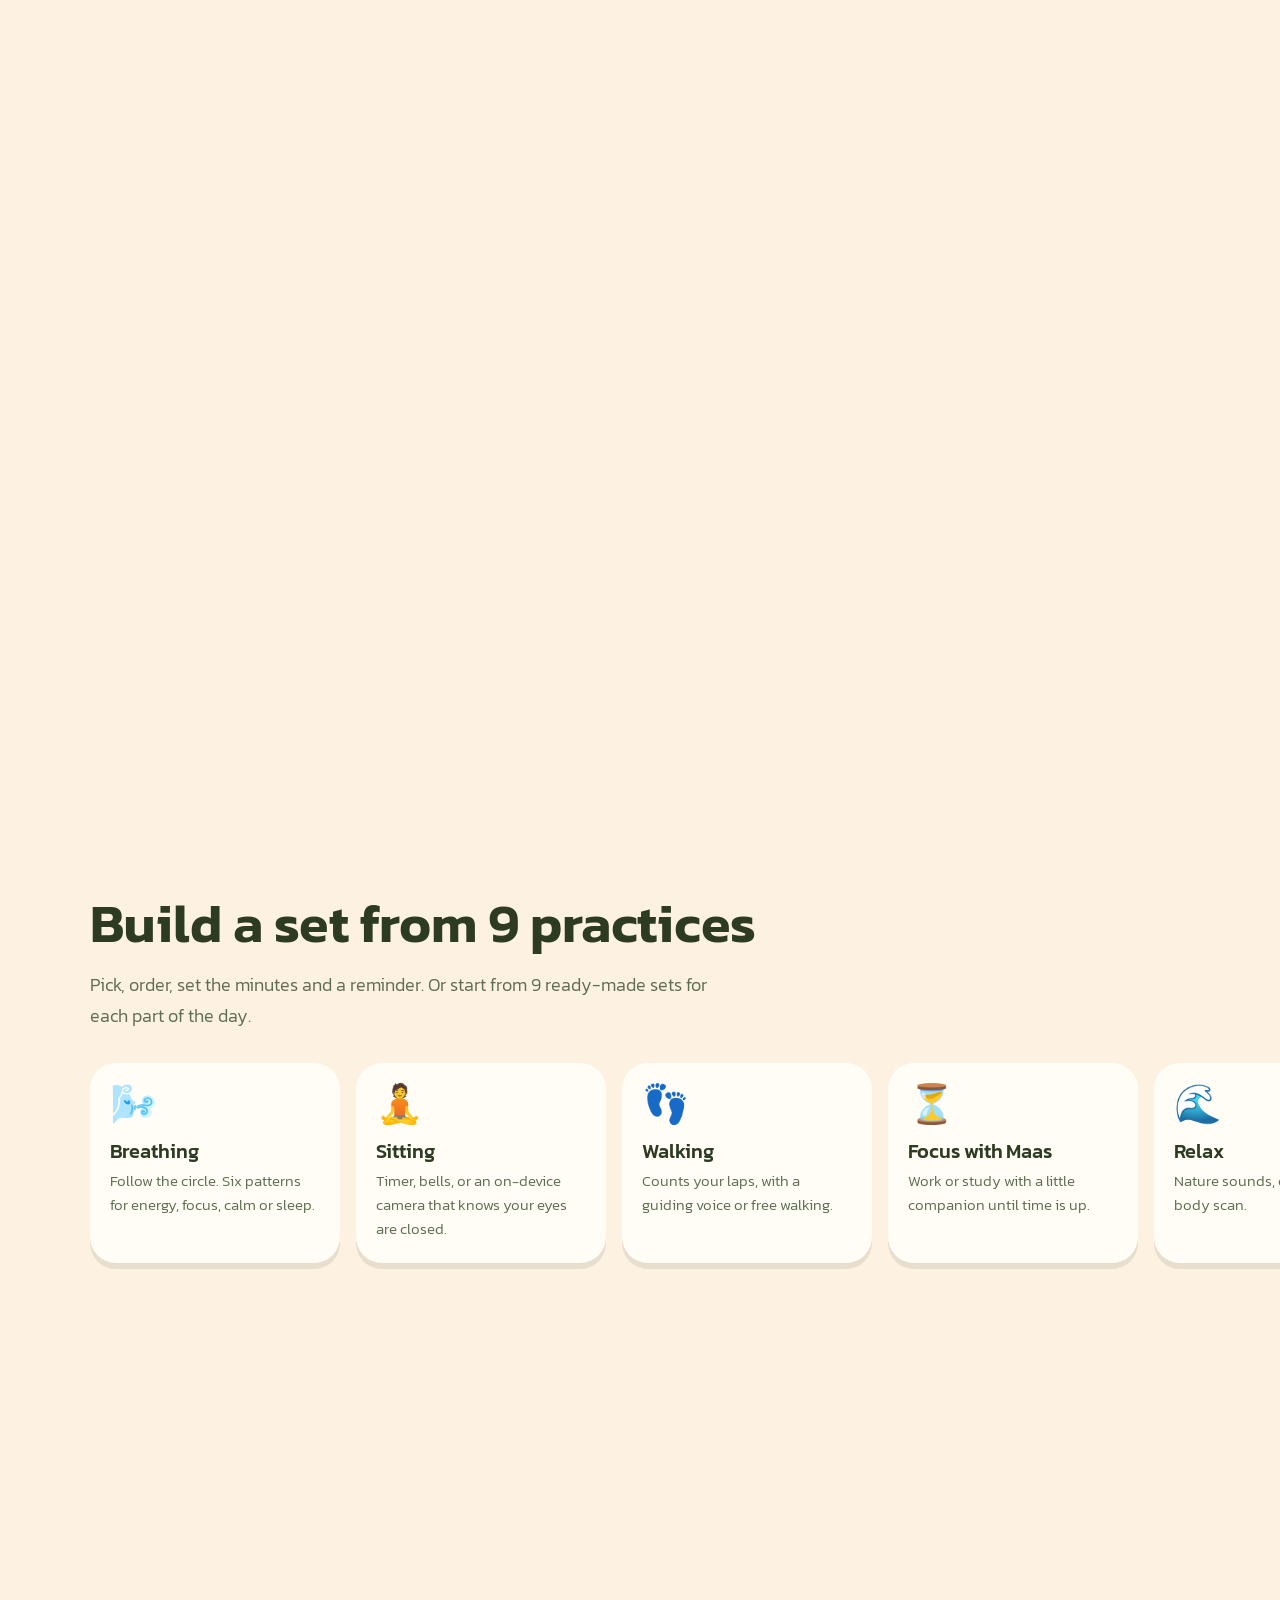
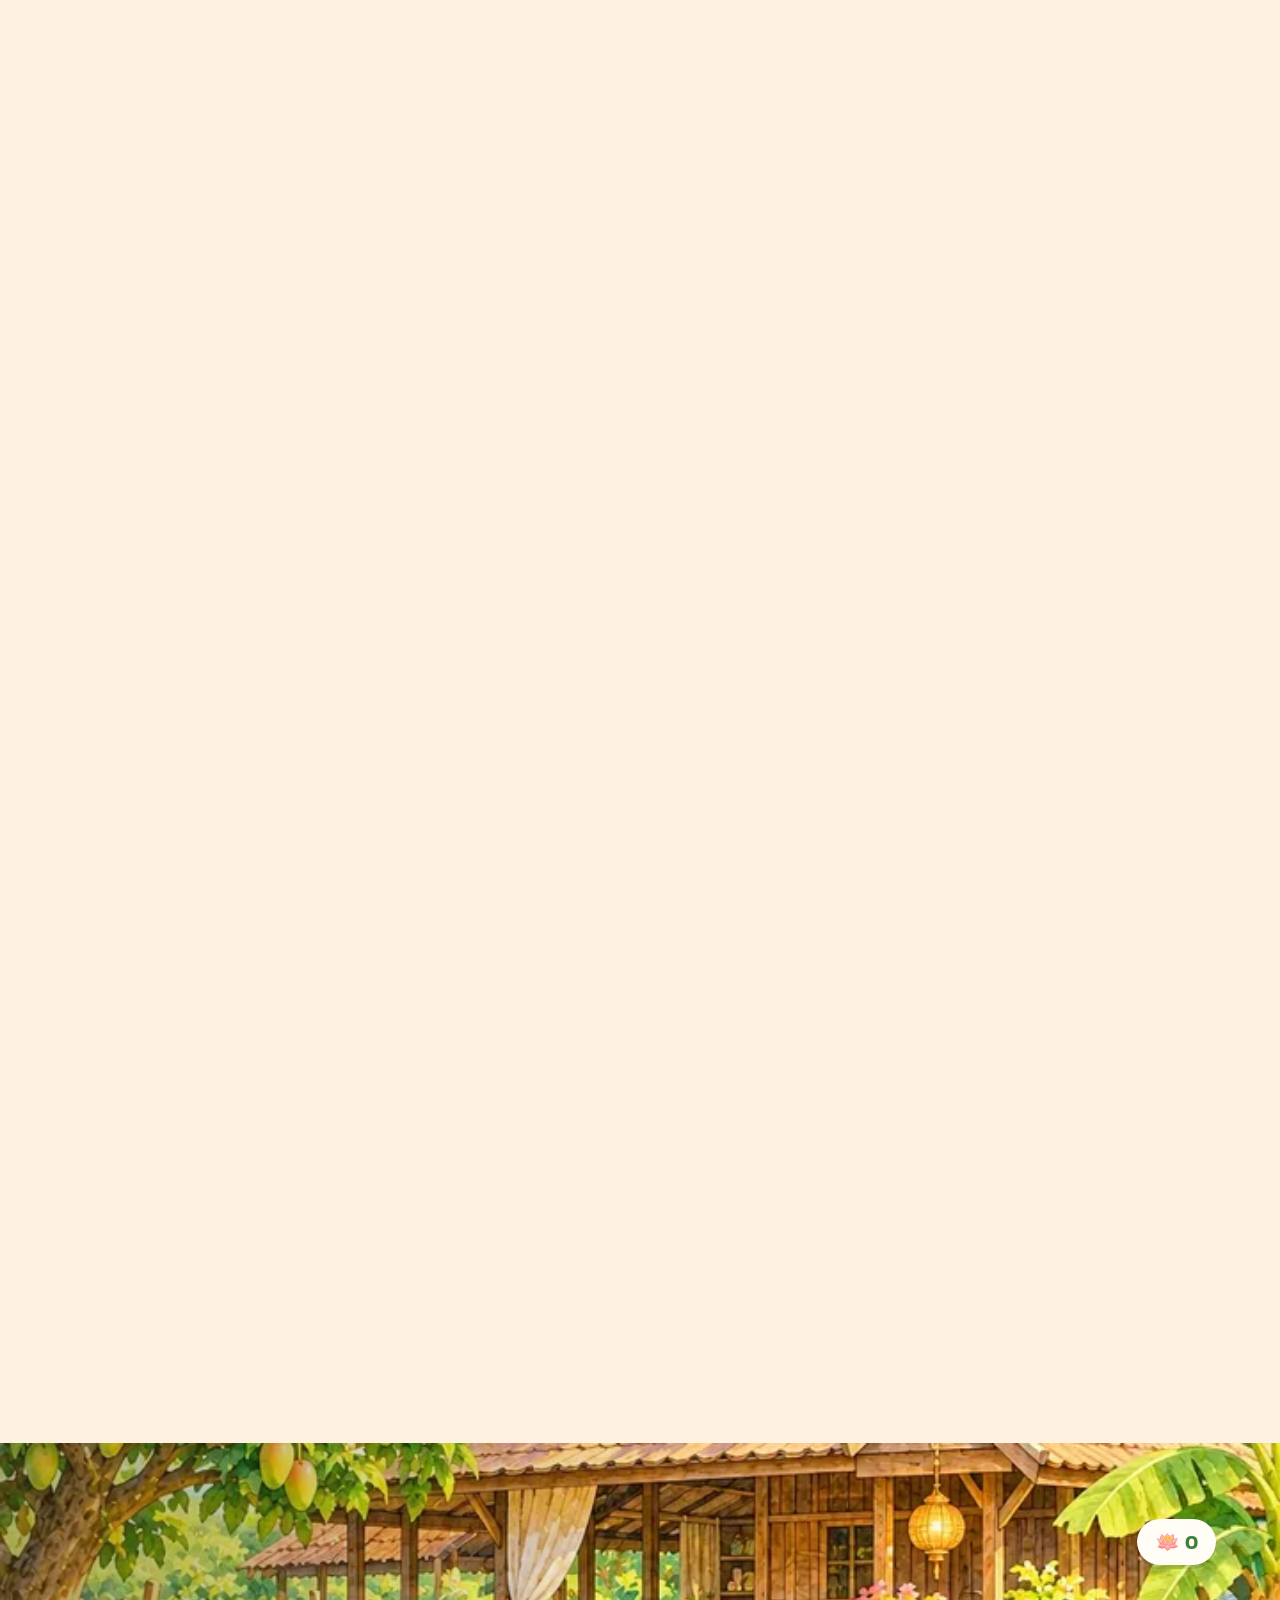
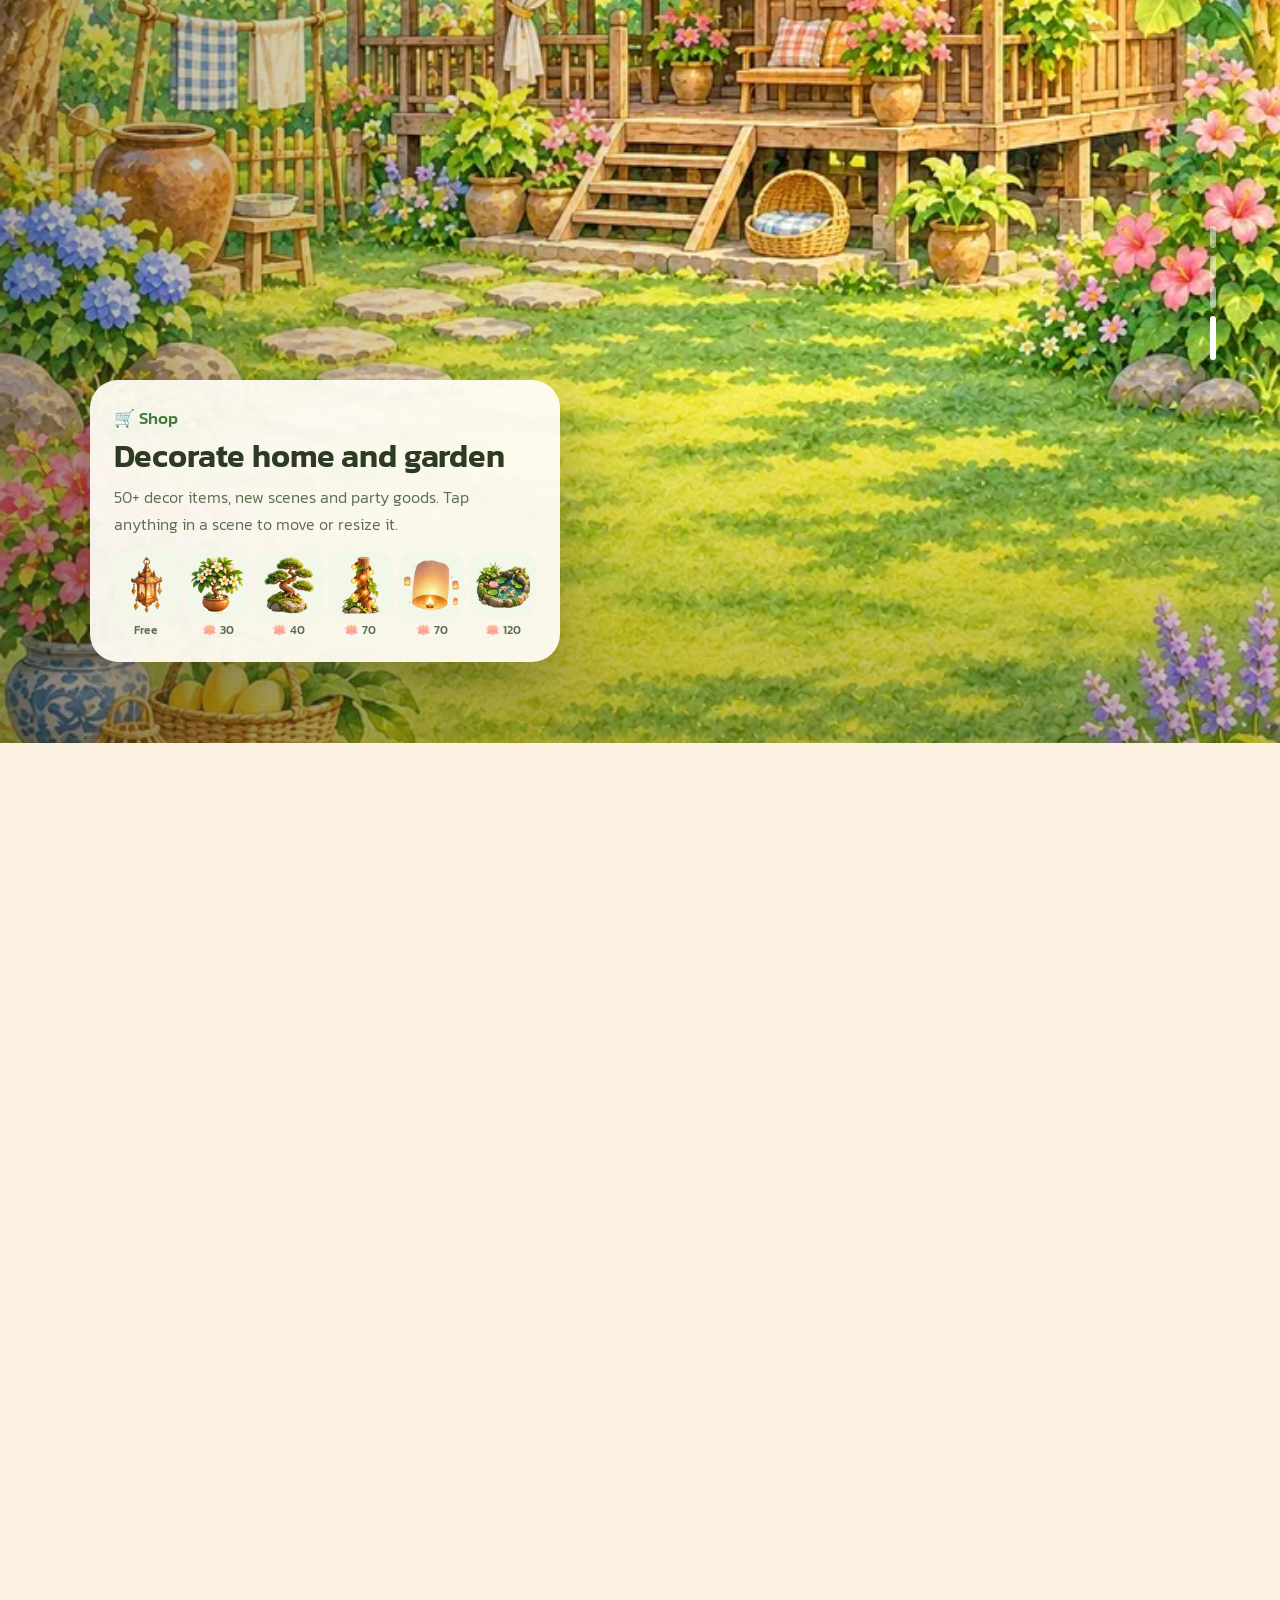
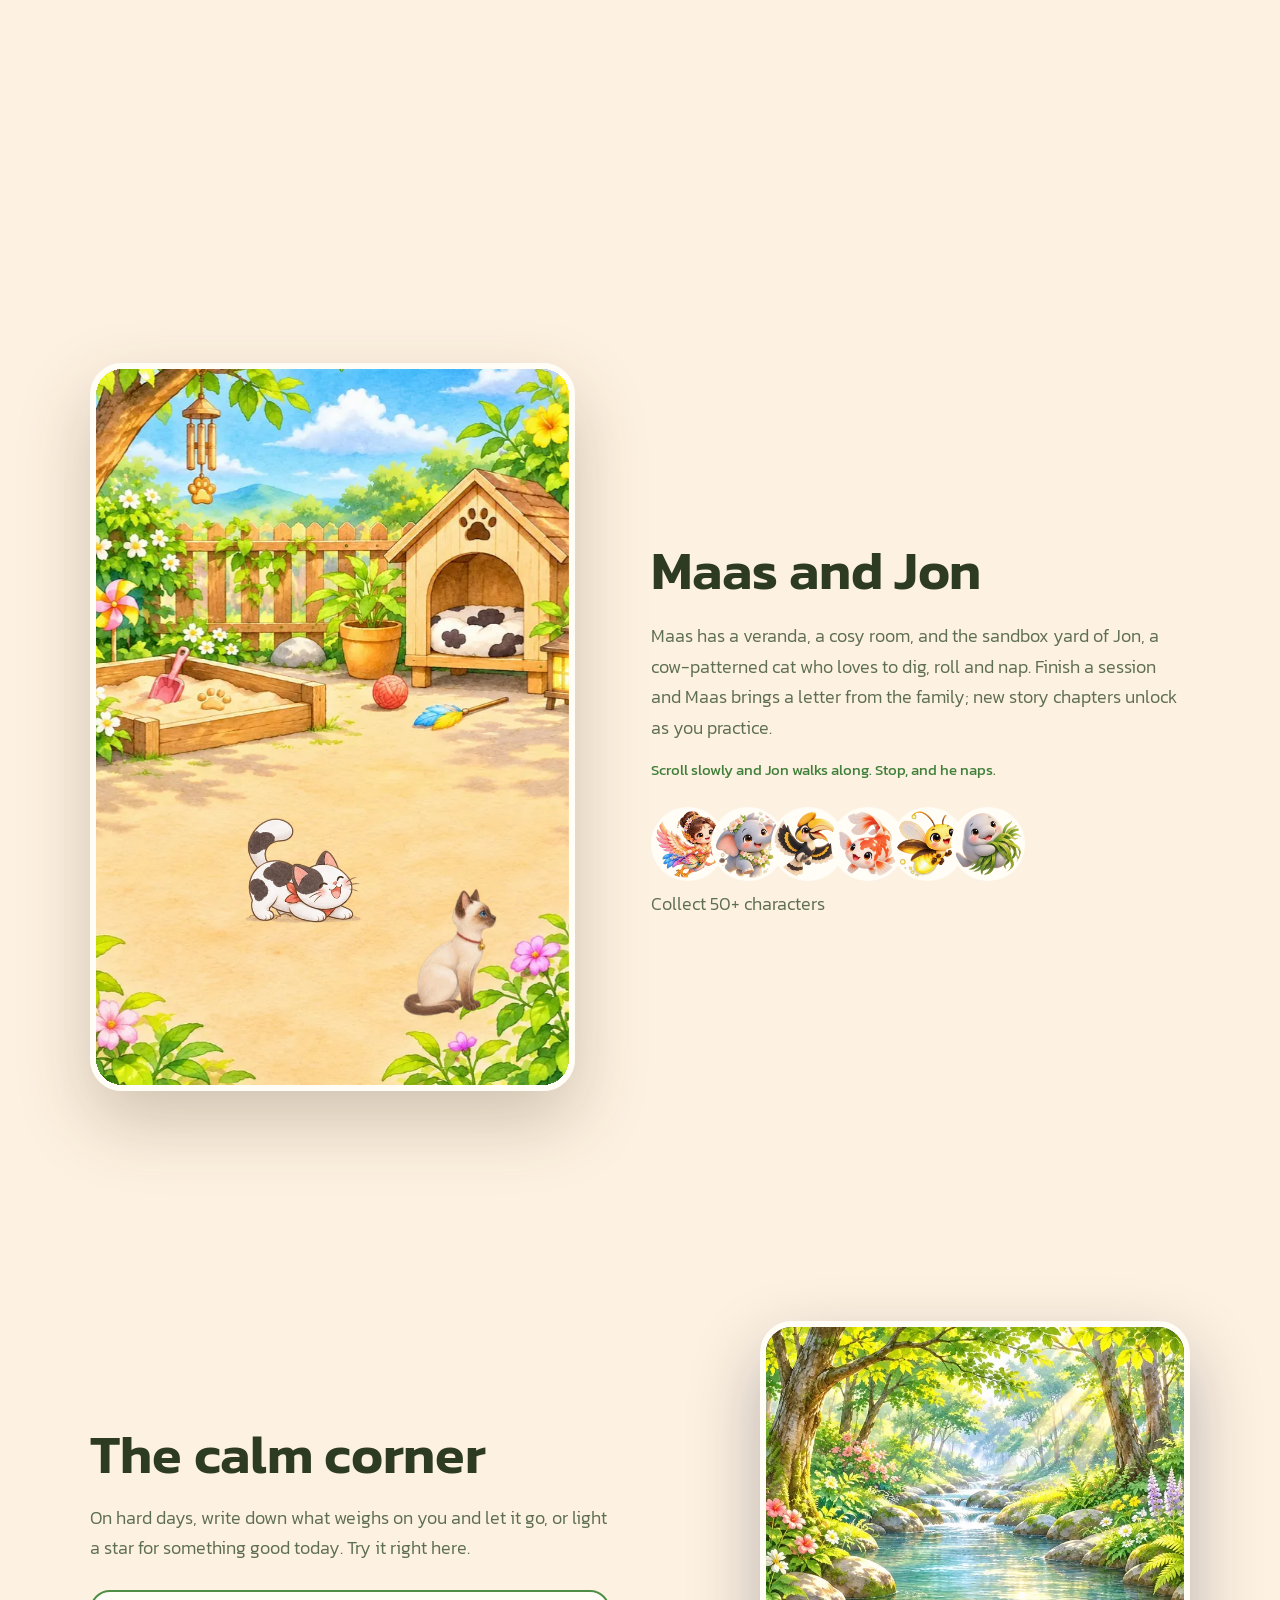
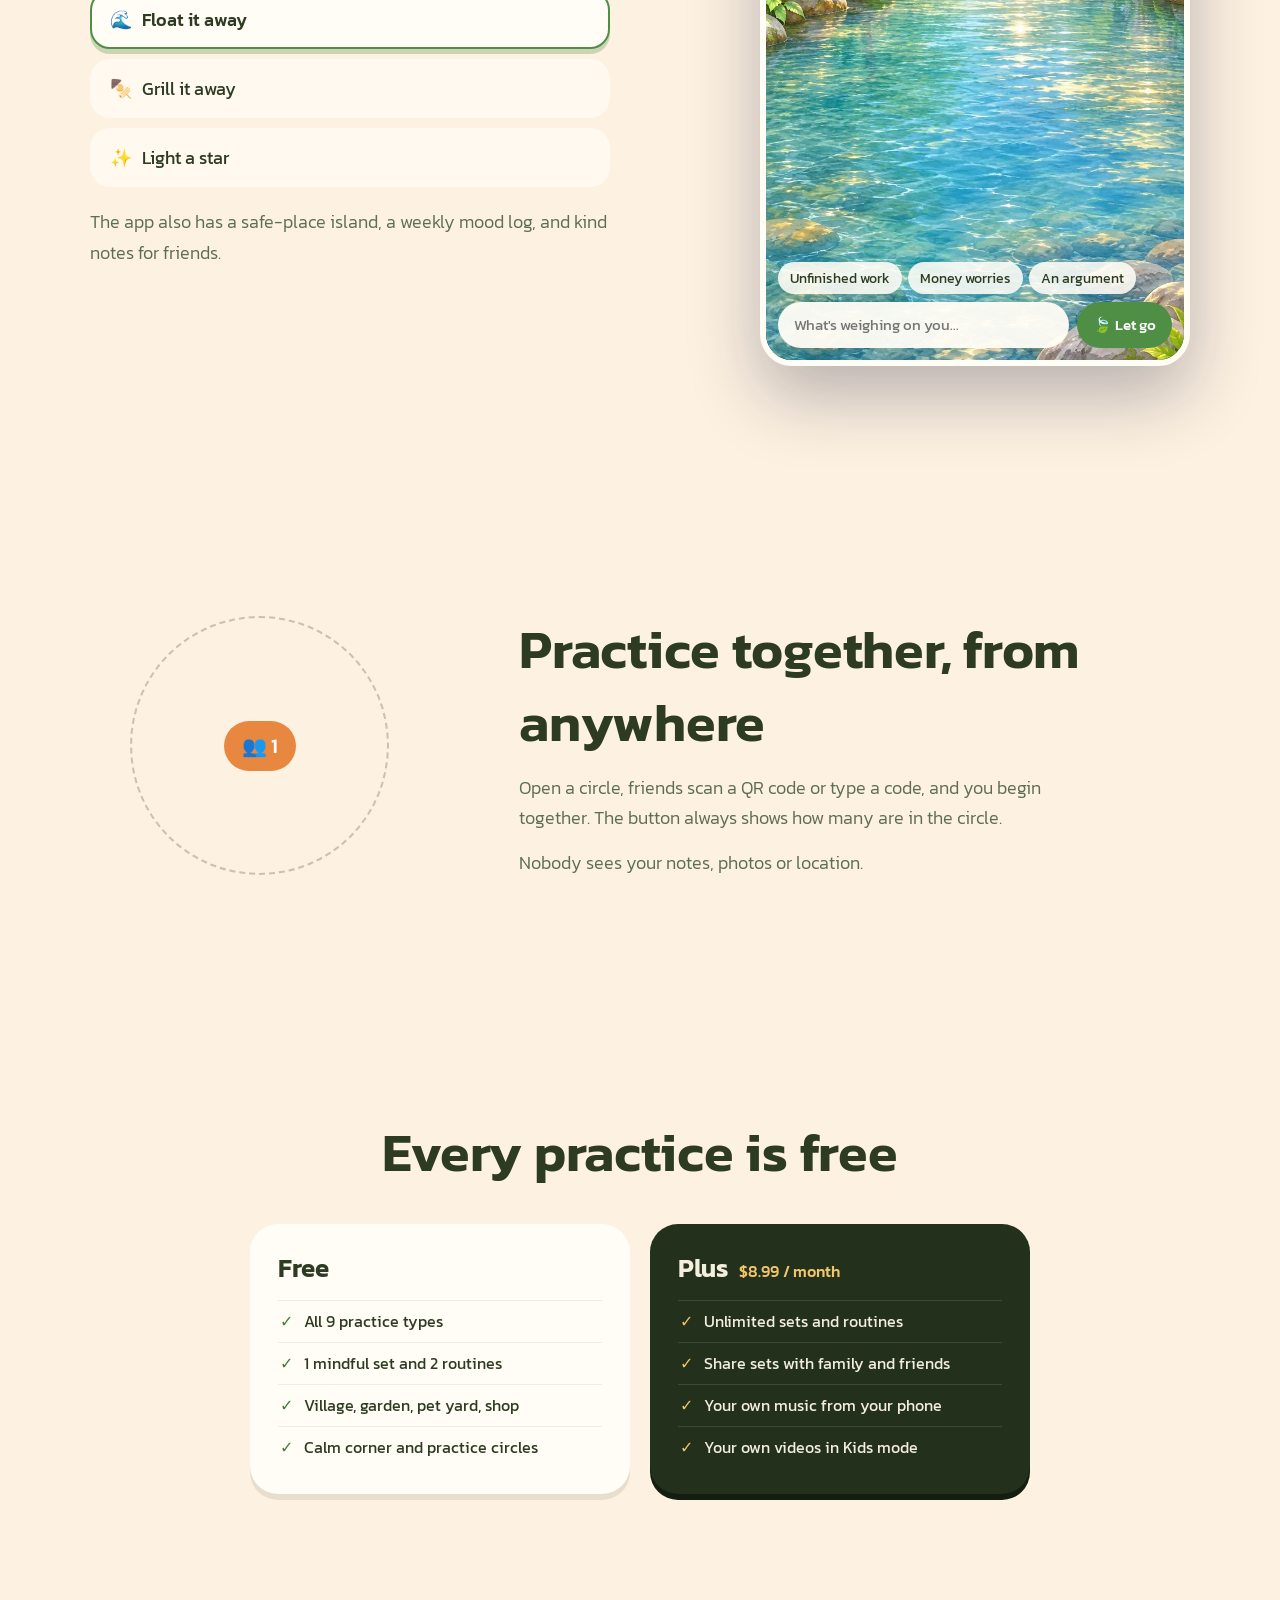
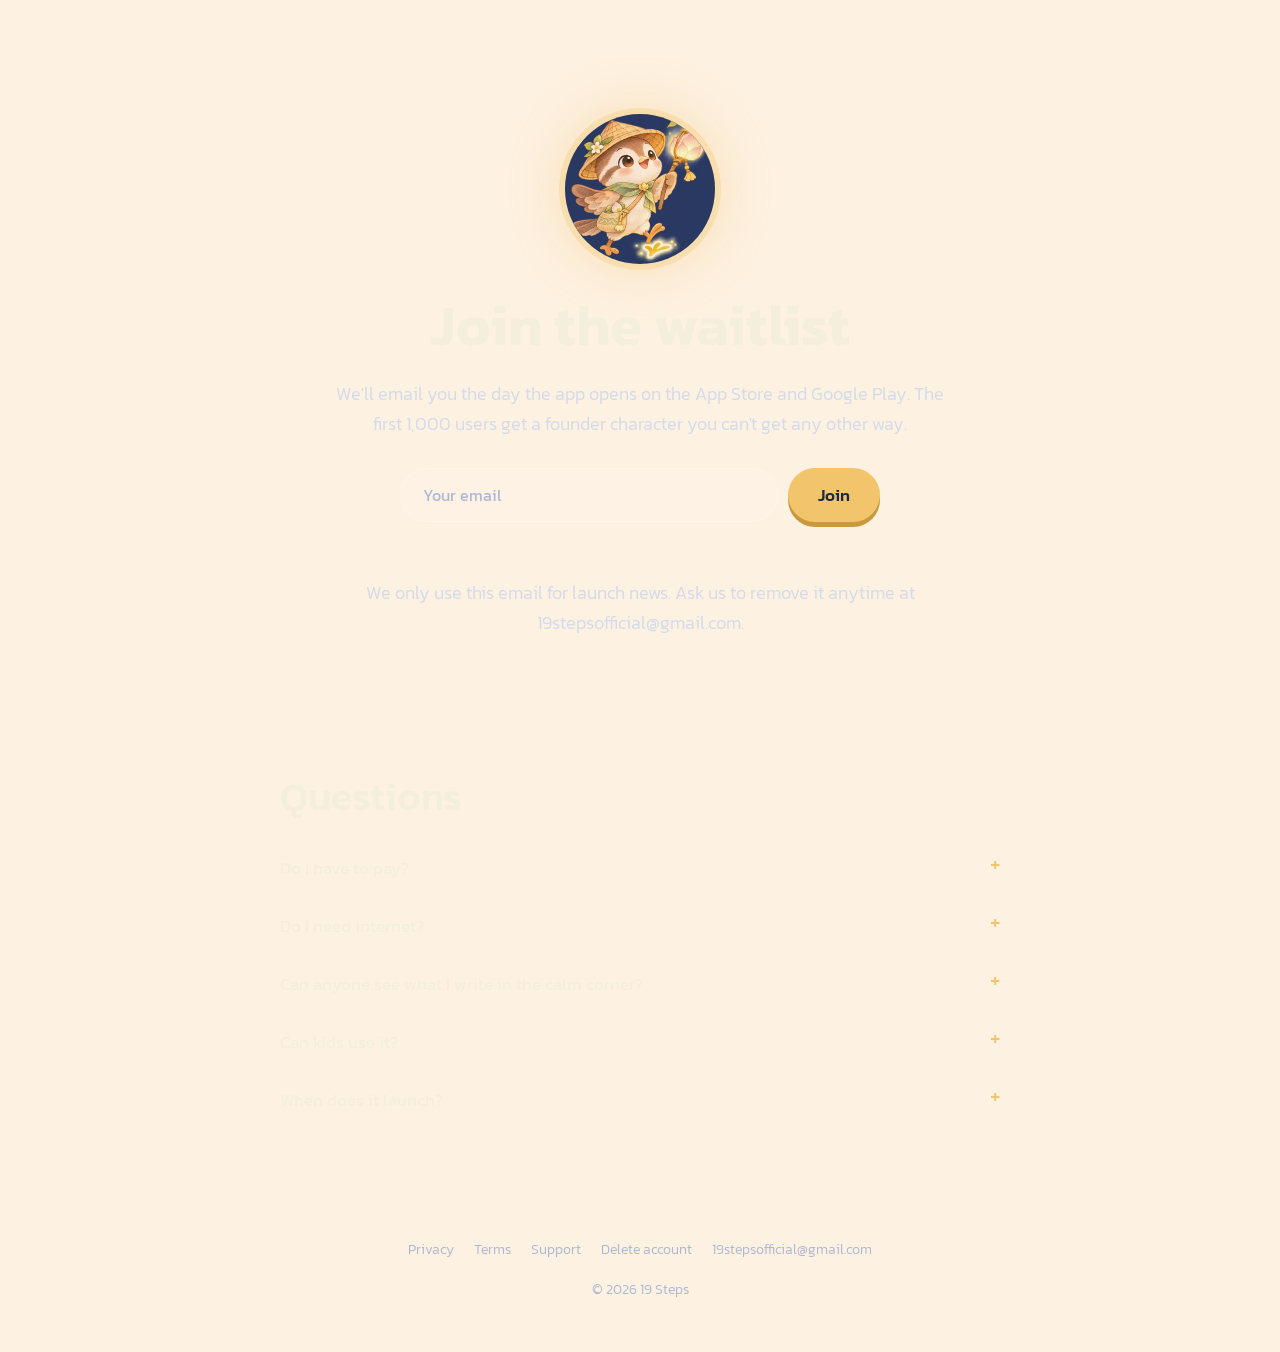
==== commit e88ceb16: "Add files via upload" ====
--- a/index.html
+++ b/index.html
@@ -4,26 +4,22 @@
 <meta charset="utf-8">
 <meta name="viewport" content="width=device-width,initial-scale=1,viewport-fit=cover">
 <title>19 Steps · ฝึกสติได้ทั้งวัน</title>
-<meta name="description" content="19 Steps แอปฝึกสติที่จัดชุดฝึกได้เองตามเวลาในแต่ละวัน หายใจ นั่งสมาธิ เดินจงกรม โฟกัสกับน้องมาศ สวดมนต์ และฝึกกับลูก">
+<meta name="description" content="19 Steps แอปฝึกสติ จัดชุดฝึกตามเวลาในแต่ละวัน ฝึกแล้วได้แต้มไปปลูกผัก เลี้ยงสัตว์ แต่งบ้านน้องมาศ และมีมุมพักใจให้ลอยความกังวล ย่างเรื่องค้างใจ จุดดาวขอบคุณ">
 <meta property="og:title" content="19 Steps · ฝึกสติได้ทั้งวัน ในแบบของคุณ">
-<meta property="og:description" content="จัดชุดสติของคุณเอง เช้า กลางวัน เย็น ก่อนนอน ฝึกฟรีทุกแบบ ลงชื่อรอเปิดตัว">
+<meta property="og:description" content="จัดชุดสติของคุณเอง ฝึกแล้วได้แต้มไปแต่งหมู่บ้าน ลงชื่อรอเปิดตัว">
 <meta property="og:image" content="https://19stepsofficial-wq.github.io/19steps/img/web/og.jpg">
-<meta name="theme-color" content="#F3C9A9">
+<meta name="theme-color" content="#F6D7B4">
 <link rel="icon" href="icon.png">
 <link rel="preconnect" href="https://fonts.googleapis.com">
 <link rel="preconnect" href="https://fonts.gstatic.com" crossorigin>
-<link href="https://fonts.googleapis.com/css2?family=Chonburi&family=IBM+Plex+Sans+Thai+Looped:wght@400;500;600&display=swap" rel="stylesheet">
+<link href="https://fonts.googleapis.com/css2?family=Kanit:wght@300;400;500;600&display=swap" rel="stylesheet">
 <link rel="stylesheet" href="home.css">
 <script src="lang.js"></script>
 </head>
 <body>
 
 <!-- ท้องฟ้าทั้งหน้า: เปลี่ยนจากรุ่งเช้า กลางวัน เย็น ถึงกลางคืน ตามการเลื่อน -->
-<div class="sky" aria-hidden="true">
-  <div class="stars"></div>
-  <div class="orb"></div>
-  <div class="haze"></div>
-</div>
+<div class="sky" aria-hidden="true"><div class="stars"></div><div class="orb"></div></div>
 
 <header class="bar">
   <a class="brand" href="#top"><img src="img/web/icon.webp" alt="" width="34" height="34">19 Steps</a>
@@ -35,38 +31,62 @@
 
 <!-- 1. เปิดฉาก -->
 <section class="hero">
-  <p class="hero-clock" aria-hidden="true">06:00</p>
   <div class="hero-copy">
-    <h1>
-      <span data-l="th">ฝึกสติได้ทั้งวัน<br>ในแบบของคุณ</span>
-      <span data-l="en">Mindful moments,<br>all day long</span>
-    </h1>
+    <h1><span data-l="th">ฝึกสติได้ทั้งวัน<br>ในแบบของคุณ</span><span data-l="en">Mindful moments,<br>all day long</span></h1>
     <p class="lead">
-      <span data-l="th">จัดชุดฝึกสั้น ๆ ไว้ตามเวลาในชีวิตจริง ตื่นนอน ก่อนเริ่มงาน พักเที่ยง ระหว่างเดินทาง ก่อนนอน แล้วกดเดียวก็ฝึกต่อเนื่องจนจบชุด</span>
-      <span data-l="en">Build short practice sets around your real day: waking up, starting work, lunch break, the commute, bedtime. One tap plays the whole set.</span>
+      <span data-l="th">จัดชุดฝึกสั้น ๆ ตามเวลาในชีวิตจริง ฝึกแล้วได้แต้มบัวไปปลูกผัก เลี้ยงสัตว์ และแต่งบ้านน้องมาศ วันไหนใจไม่สบาย มีมุมพักใจรออยู่</span>
+      <span data-l="en">Build short practice sets around your real day. Practice earns lotus points to grow a garden, raise pets and decorate Maas's home. On hard days, a calm corner is waiting.</span>
     </p>
     <div class="cta">
       <a class="btn" href="#join"><span data-l="th">ลงชื่อรอเปิดตัว</span><span data-l="en">Join the waitlist</span></a>
       <a class="btn ghost" href="#day"><span data-l="th">ดูหนึ่งวันกับ 19 Steps</span><span data-l="en">See a day with 19 Steps</span></a>
     </div>
   </div>
-  <div class="hero-ground" aria-hidden="true">
-    <div class="walker"><div class="sprite maas-walk"></div></div>
-  </div>
-  <p class="scroll-hint" aria-hidden="true"><span data-l="th">เลื่อนลงเพื่อเริ่มวันใหม่</span><span data-l="en">Scroll to start the day</span></p>
-</section>
-
-<!-- 2. หนึ่งวัน: ปักหน้าจอไว้ แล้วเปลี่ยนเวลาไปตามการเลื่อน -->
+  <div class="hero-art">
+    <img src="img/web/village.webp" alt="" width="720" height="1080" fetchpriority="high">
+    <div class="walker" aria-hidden="true"><div class="sprite maas-walk"></div></div>
+  </div>
+</section>
+
+<!-- 2. หนึ่งวัน: ปักหน้าจอไว้ แล้วเปลี่ยนช่วงเวลาไปตามการเลื่อน -->
 <section class="day" id="day">
   <div class="stage">
-    <p class="clock" aria-hidden="true"><span class="clock-roll"><b>07:00</b><b>09:00</b><b>12:30</b><b>18:00</b><b>21:30</b></span></p>
+    <div class="notes">
+      <ol class="timeline" aria-hidden="true">
+        <li class="on">07:00</li><li>09:00</li><li>12:30</li><li>18:00</li><li>21:30</li>
+      </ol>
+      <article class="note on">
+        <p class="when"><b>07:00</b> <span data-l="th">ตื่นนอน</span><span data-l="en">Wake up</span></p>
+        <h2><span data-l="th">ตื่นมาพร้อมลมหายใจ</span><span data-l="en">Wake up with your breath</span></h2>
+        <p><span data-l="th">หายใจปลุกพลัง 2 นาที ดื่มน้ำ แล้วเดินช้า ๆ รับแสงเช้า ภารกิจเล็ก ๆ แทรกระหว่างขั้นได้ ติ๊กแล้วไปต่อเอง</span><span data-l="en">Two minutes of energizing breath, a glass of water, then a slow walk in the morning light. Small tasks sit between steps; tick them and the set moves on.</span></p>
+      </article>
+      <article class="note">
+        <p class="when"><b>09:00</b> <span data-l="th">เริ่มงาน</span><span data-l="en">Start work</span></p>
+        <h2><span data-l="th">โฟกัสกับน้องมาศ</span><span data-l="en">Focus with Maas</span></h2>
+        <p><span data-l="th">ตั้งเวลาโฟกัส 25 นาที น้องมาศนั่งเป็นเพื่อนในบ้านของเขา ถ้าคุณออกจากแอปไปเล่นมือถือ น้องมาศจะเผลอหลับ</span><span data-l="en">Set a 25-minute focus. Maas keeps you company at home, and dozes off if you leave the app to scroll.</span></p>
+      </article>
+      <article class="note">
+        <p class="when"><b>12:30</b> <span data-l="th">พักเที่ยง</span><span data-l="en">Lunch break</span></p>
+        <h2><span data-l="th">พักใจ 5 นาที</span><span data-l="en">A five-minute reset</span></h2>
+        <p><span data-l="th">หายใจตามวงกลมที่ขยายและหด หายใจออกยาวกว่าหายใจเข้า ช่วยให้ใจสงบลง</span><span data-l="en">Breathe with the circle as it grows and shrinks, exhaling longer than you inhale.</span></p>
+      </article>
+      <article class="note">
+        <p class="when"><b>18:00</b> <span data-l="th">ตอนเย็น</span><span data-l="en">Evening</span></p>
+        <h2><span data-l="th">ฝึกพร้อมคนที่บ้าน</span><span data-l="en">Practice with family</span></h2>
+        <p><span data-l="th">แชร์ชุดสติให้ครอบครัวหรือเพื่อน แต่ละคนฝึกตามเวลาของตัวเอง เห็นกันแค่ว่าวันนี้ใครฝึกแล้ว</span><span data-l="en">Share a set with family or friends. Everyone practices on their own time; you only see who has practiced today.</span></p>
+      </article>
+      <article class="note">
+        <p class="when"><b>21:30</b> <span data-l="th">ก่อนนอน</span><span data-l="en">Bedtime</span></p>
+        <h2><span data-l="th">ปิดวันอย่างสงบ</span><span data-l="en">End the day calmly</span></h2>
+        <p><span data-l="th">ฟังเสียงฝน ผ่อนคลายร่างกาย หายใจออกยาว แล้ววางมือถือ แอปเตือนตามเวลาที่ตั้งไว้ทุกวัน</span><span data-l="en">Rain sounds, a body scan, long exhales, then the phone goes down. The app reminds you at the time you choose.</span></p>
+      </article>
+    </div>
 
     <div class="phone" aria-hidden="true">
       <div class="notch"></div>
       <div class="screens">
-        <!-- 07:00 -->
         <div class="scr setcard on">
-          <div class="sc-head"><span class="sc-cover">🌅</span><div><b data-l="th">ตื่นเช้าสดใส</b><b data-l="en">Fresh morning</b><small>07:00 · <span data-l="th">7 นาที</span><span data-l="en">7 min</span></small></div></div>
+          <div class="sc-head"><span class="sc-cover">🌅</span><div><b><span data-l="th">ตื่นเช้าสดใส</span><span data-l="en">Fresh morning</span></b><small>⏰ 07:00 · <span data-l="th">7 นาที</span><span data-l="en">7 min</span></small></div></div>
           <ol class="sc-steps">
             <li><i>🌬️</i><span data-l="th">หายใจปลุกพลัง</span><span data-l="en">Energizing breath</span><em>2'</em></li>
             <li class="task"><i>✅</i><span data-l="th">ดื่มน้ำ 1 แก้ว</span><span data-l="en">Drink a glass of water</span></li>
@@ -76,34 +96,29 @@
           <p class="sc-auto">▶▶ <span data-l="th">ฝึกต่อเนื่อง</span><span data-l="en">Auto-continue</span></p>
           <p class="sc-go">▶ <span data-l="th">เริ่มชุดนี้</span><span data-l="en">Start this set</span></p>
         </div>
-        <!-- 09:00 -->
         <div class="scr focus">
           <div class="focus-room">
-            <div class="focus-timer"><b class="ft">25:00</b><small data-l="th">โฟกัสอยู่กับน้องมาศ</small><small data-l="en">Focusing with Maas</small></div>
-            <div class="sprite maas-idle sm"></div>
+            <div class="focus-timer"><b class="ft">25:00</b><small><span data-l="th">โฟกัสอยู่กับน้องมาศ</span><span data-l="en">Focusing with Maas</span></small></div>
+            <div class="sprite maas-idle"></div>
           </div>
-          <p class="focus-note"><span data-l="th">ทำงานทีละอย่าง น้องมาศอยู่เป็นเพื่อนจนครบเวลา</span><span data-l="en">One task at a time. Maas stays with you until the timer ends.</span></p>
-        </div>
-        <!-- 12:30 -->
+        </div>
         <div class="scr breathe">
           <p class="br-title"><span data-l="th">คลายเครียดกลางวัน</span><span data-l="en">Midday reset</span></p>
           <div class="br-ring"><div class="br-dot"></div></div>
           <p class="br-cue"><span data-l="th">หายใจออกยาว ๆ</span><span data-l="en">Long, slow exhale</span></p>
           <p class="br-left">5:00</p>
         </div>
-        <!-- 18:00 -->
-        <div class="scr setcard dusk">
-          <div class="sc-head"><span class="sc-cover">🪷</span><div><b data-l="th">เดินจงกรมยามเย็น</b><b data-l="en">Evening walking</b><small>18:00 · <span data-l="th">13 นาที</span><span data-l="en">13 min</span></small></div></div>
+        <div class="scr setcard">
+          <div class="sc-head"><span class="sc-cover">🪷</span><div><b><span data-l="th">เดินจงกรมยามเย็น</span><span data-l="en">Evening walking</span></b><small>⏰ 18:00 · <span data-l="th">13 นาที</span><span data-l="en">13 min</span></small></div></div>
           <ol class="sc-steps">
             <li><i>👣</i><span data-l="th">เดินตามเสียงพุทโธ</span><span data-l="en">Walk with a guiding voice</span><em>10'</em></li>
             <li><i>🌬️</i><span data-l="th">หายใจสมดุล</span><span data-l="en">Coherent breathing</span><em>3'</em></li>
           </ol>
-          <div class="sc-peers"><span>👥 3/4</span><small data-l="th">ครอบครัวฝึกแล้ววันนี้</small><small data-l="en">family practiced today</small></div>
+          <div class="sc-peers"><span>👥 3/4</span><small><span data-l="th">ครอบครัวฝึกแล้ววันนี้</span><span data-l="en">family practiced today</span></small></div>
           <p class="sc-go">▶ <span data-l="th">เริ่มชุดนี้</span><span data-l="en">Start this set</span></p>
         </div>
-        <!-- 21:30 -->
         <div class="scr setcard night">
-          <div class="sc-head"><span class="sc-cover">🌙</span><div><b data-l="th">นอนหลับฝันดี</b><b data-l="en">Sleep well</b><small>21:30 · <span data-l="th">9 นาที</span><span data-l="en">9 min</span></small></div></div>
+          <div class="sc-head"><span class="sc-cover">🌙</span><div><b><span data-l="th">นอนหลับฝันดี</span><span data-l="en">Sleep well</span></b><small>⏰ 21:30 · <span data-l="th">9 นาที</span><span data-l="en">9 min</span></small></div></div>
           <ol class="sc-steps">
             <li><i>🌊</i><span data-l="th">ผ่อนคลายกับเสียงฝน</span><span data-l="en">Relax with rain</span><em>5'</em></li>
             <li><i>🌬️</i><span data-l="th">หายใจก่อนนอน</span><span data-l="en">Sleep breathing</span><em>4'</em></li>
@@ -114,30 +129,6 @@
         </div>
       </div>
     </div>
-
-    <div class="notes">
-      <article class="note on">
-        <h2><span data-l="th">ตื่นมาพร้อมลมหายใจ</span><span data-l="en">Wake up with your breath</span></h2>
-        <p><span data-l="th">หายใจปลุกพลัง 2 นาที ดื่มน้ำ แล้วเดินช้า ๆ รับแสงเช้า ภารกิจเล็ก ๆ แทรกระหว่างขั้นได้ ติ๊กแล้วไปต่อเอง</span><span data-l="en">Two minutes of energizing breath, a glass of water, then a slow walk in the morning light. Small tasks sit between steps; tick them and the set moves on.</span></p>
-      </article>
-      <article class="note">
-        <h2><span data-l="th">เริ่มงานกับน้องมาศ</span><span data-l="en">Start work with Maas</span></h2>
-        <p><span data-l="th">ตั้งเวลาโฟกัส 25 นาที น้องมาศนั่งทำงานเป็นเพื่อนในบ้านของเขา ถ้าคุณออกจากแอปไปเล่นมือถือ น้องมาศจะเผลอหลับ</span><span data-l="en">Set a 25-minute focus. Maas keeps you company in his little home, and dozes off if you leave the app to scroll.</span></p>
-      </article>
-      <article class="note">
-        <h2><span data-l="th">พักใจกลางวัน 5 นาที</span><span data-l="en">A five-minute midday reset</span></h2>
-        <p><span data-l="th">หายใจตามวงกลมที่ขยายและหด หายใจออกยาวกว่าหายใจเข้า งานวิจัยพบว่าช่วยให้อารมณ์ดีขึ้นและผ่อนคลาย</span><span data-l="en">Breathe with the circle as it grows and shrinks, exhaling longer than you inhale. Research links this to better mood and calm.</span></p>
-      </article>
-      <article class="note">
-        <h2><span data-l="th">ฝึกพร้อมคนที่บ้าน</span><span data-l="en">Practice with family</span></h2>
-        <p><span data-l="th">แชร์ชุดสติให้ครอบครัวหรือเพื่อน แต่ละคนฝึกตามเวลาของตัวเอง เห็นกันแค่ว่าวันนี้ใครฝึกแล้ว</span><span data-l="en">Share a set with family or friends. Everyone practices on their own time, and you only see who has practiced today.</span></p>
-      </article>
-      <article class="note">
-        <h2><span data-l="th">ปิดวันอย่างสงบ</span><span data-l="en">End the day calmly</span></h2>
-        <p><span data-l="th">ฟังเสียงฝน ผ่อนคลายร่างกาย หายใจออกยาว แล้ววางมือถือ แอปเตือนตามเวลาที่ตั้งไว้ทุกวัน</span><span data-l="en">Rain sounds, a body scan, long exhales, then the phone goes down. The app reminds you at the time you choose.</span></p>
-      </article>
-      <div class="dots" aria-hidden="true"><i class="on"></i><i></i><i></i><i></i><i></i></div>
-    </div>
   </div>
 </section>
 
@@ -146,7 +137,7 @@
   <div class="build-pin">
     <div class="build-head">
       <h2><span data-l="th">ประกอบชุดสติจาก 9 แบบฝึก</span><span data-l="en">Build a set from 9 practices</span></h2>
-      <p><span data-l="th">เลือก เรียง ตั้งนาที แล้วตั้งเวลาเตือน หรือเริ่มจากชุดแนะนำ 9 ชุดที่จัดไว้ตามช่วงของวัน</span><span data-l="en">Pick, order, set the minutes and a reminder. Or start from 9 ready-made sets for each part of the day.</span></p>
+      <p><span data-l="th">เลือก เรียง ตั้งนาที ตั้งเวลาเตือน หรือเริ่มจากชุดแนะนำ 9 ชุดที่จัดไว้ตามช่วงของวัน</span><span data-l="en">Pick, order, set the minutes and a reminder. Or start from 9 ready-made sets for each part of the day.</span></p>
     </div>
     <div class="track">
       <div class="kind"><i>🌬️</i><h3><span data-l="th">ฝึกหายใจ</span><span data-l="en">Breathing</span></h3><p><span data-l="th">หายใจตามวงกลม 6 จังหวะ ปลุกพลัง ตั้งสติ หรือก่อนนอน</span><span data-l="en">Follow the circle. Six patterns for energy, focus, calm or sleep.</span></p></div>
@@ -163,7 +154,67 @@
   </div>
 </section>
 
-<!-- 4. บ้านน้องมาศและไอจอน -->
+<!-- 4. หมู่บ้าน: ฝึกแล้วได้แต้มบัว เอาไปปลูกผัก เลี้ยงสัตว์ ซื้อของแต่ง -->
+<section class="village" id="village">
+  <div class="v-stage">
+    <div class="v-bgs" aria-hidden="true">
+      <img class="v-bg on" src="img/web/village.webp" alt="" loading="lazy">
+      <img class="v-bg" src="img/web/farm.webp" alt="" loading="lazy">
+      <img class="v-bg" src="img/web/pets.webp" alt="" loading="lazy">
+      <img class="v-bg" src="img/web/maas-home.webp" alt="" loading="lazy">
+    </div>
+    <div class="v-points" aria-hidden="true">🪷 <b class="v-pts">120</b></div>
+    <div class="v-cards">
+      <article class="v-card on">
+        <p class="v-tag">🪷 <span data-l="th">แต้มบัว</span><span data-l="en">Lotus points</span></p>
+        <h2><span data-l="th">ทุกนาทีที่ฝึก ได้แต้มบัว</span><span data-l="en">Every minute of practice earns points</span></h2>
+        <p><span data-l="th">เอาแต้มไปใช้ในหมู่บ้าน มีบ้านน้องมาศ ร้านค้า แปลงผัก ลานสัตว์ ลำธาร เตาย่าง และท้องฟ้าดาว</span><span data-l="en">Spend them around the village: Maas's home, the shop, the garden, the pet yard, the stream, the grill and the starry sky.</span></p>
+      </article>
+      <article class="v-card">
+        <p class="v-tag">🌱 <span data-l="th">แปลงผัก</span><span data-l="en">Garden</span></p>
+        <h2><span data-l="th">ปลูกผัก รดน้ำ รอเก็บเกี่ยว</span><span data-l="en">Plant, water, harvest</span></h2>
+        <p><span data-l="th">ซื้อเมล็ดด้วยแต้ม รดน้ำให้ดินชุ่ม แล้วกลับมาเก็บผลผลิตไปขาย มีผัก 8 ชนิดและไม้ผลอีก 2 ต้น</span><span data-l="en">Buy seeds with points, keep the soil wet, come back to harvest and sell. Eight vegetables and two fruit trees.</span></p>
+        <div class="items">
+          <figure><img src="img/web/i-crop-tomato.webp" alt=""><figcaption>🪷 6</figcaption></figure>
+          <figure><img src="img/web/i-crop-carrot.webp" alt=""><figcaption>🪷 5</figcaption></figure>
+          <figure><img src="img/web/i-crop-strawberry.webp" alt=""><figcaption>🪷 10</figcaption></figure>
+          <figure><img src="img/web/i-crop-corn.webp" alt=""><figcaption>🪷 10</figcaption></figure>
+          <figure><img src="img/web/i-crop-watermelon.webp" alt=""><figcaption>🪷 20</figcaption></figure>
+          <figure><img src="img/web/i-crop-pumpkin.webp" alt=""><figcaption>🪷 18</figcaption></figure>
+        </div>
+      </article>
+      <article class="v-card">
+        <p class="v-tag">🐾 <span data-l="th">ลานสัตว์</span><span data-l="en">Pet yard</span></p>
+        <h2><span data-l="th">รับเลี้ยงสัตว์ ลุ้นสีหายาก</span><span data-l="en">Adopt pets, find rare colors</span></h2>
+        <p><span data-l="th">แมว สุนัข หมู นก และปลา แต่ละตัวมีสีธรรมดา สีหายาก และสีพิเศษ ให้อาหาร เล่นด้วย แล้วดูมันเดินเล่นในลาน</span><span data-l="en">Cats, dogs, pigs, birds and fish, each in common, rare and special colors. Feed them, play, and watch them roam.</span></p>
+        <div class="items">
+          <figure><img src="img/web/i-cat-orange.webp" alt=""><figcaption>🪷 80</figcaption></figure>
+          <figure><img src="img/web/i-dog-gold.webp" alt=""><figcaption>🪷 80</figcaption></figure>
+          <figure><img src="img/web/i-pig-pink.webp" alt=""><figcaption>🪷 80</figcaption></figure>
+          <figure><img src="img/web/i-bird-yellow.webp" alt=""><figcaption>🪷 60</figcaption></figure>
+          <figure><img src="img/web/i-fish-gold.webp" alt=""><figcaption>🪷 30</figcaption></figure>
+          <figure><img src="img/web/i-cat-calico.webp" alt=""><figcaption>✨</figcaption></figure>
+        </div>
+      </article>
+      <article class="v-card">
+        <p class="v-tag">🛒 <span data-l="th">ร้านค้า</span><span data-l="en">Shop</span></p>
+        <h2><span data-l="th">แต่งบ้านและสวนตามใจ</span><span data-l="en">Decorate home and garden</span></h2>
+        <p><span data-l="th">ของแต่งกว่า 50 ชิ้น ฉากใหม่ และของจัดปาร์ตี้ แตะของในฉากแล้วลากย้าย ย่อขยายได้เอง</span><span data-l="en">50+ decor items, new scenes and party goods. Tap anything in a scene to move or resize it.</span></p>
+        <div class="items">
+          <figure><img src="img/web/i-lantern.webp" alt=""><figcaption><span data-l="th">ฟรี</span><span data-l="en">Free</span></figcaption></figure>
+          <figure><img src="img/web/i-frangipani.webp" alt=""><figcaption>🪷 30</figcaption></figure>
+          <figure><img src="img/web/i-bonsai.webp" alt=""><figcaption>🪷 40</figcaption></figure>
+          <figure><img src="img/web/i-fairy-lights.webp" alt=""><figcaption>🪷 70</figcaption></figure>
+          <figure><img src="img/web/i-sky-lantern.webp" alt=""><figcaption>🪷 70</figcaption></figure>
+          <figure><img src="img/web/i-koi-pond.webp" alt=""><figcaption>🪷 120</figcaption></figure>
+        </div>
+      </article>
+    </div>
+    <ol class="v-dots" aria-hidden="true"><li class="on"></li><li></li><li></li><li></li></ol>
+  </div>
+</section>
+
+<!-- 5. บ้านน้องมาศและไอจอน -->
 <section class="home" id="home">
   <div class="home-scene">
     <img class="home-bg" src="img/web/jon-yard.webp" alt="" loading="lazy" width="720" height="1080">
@@ -173,15 +224,72 @@
     </div>
   </div>
   <div class="home-copy">
-    <h2><span data-l="th">ฝึกแล้วได้แต้ม<br>ไปแต่งบ้านให้เพื่อนตัวน้อย</span><span data-l="en">Practice earns points<br>for a home that grows</span></h2>
-    <p><span data-l="th">น้องมาศมีชานบ้าน ห้องในบ้าน และลานทรายของไอจอน แมวลายวัวที่ชอบขุด กลิ้ง และนอนกลางแดด แลกของแต่ง ปลูกผัก เลี้ยงสัตว์ และสะสมตัวละครกว่า 50 ตัว</span><span data-l="en">Maas has a veranda, a cosy room, and the sandbox yard of Jon, a cow-patterned cat who loves to dig, roll and nap. Trade points for decor, grow a garden, and collect 50+ characters.</span></p>
+    <h2><span data-l="th">น้องมาศกับไอจอน</span><span data-l="en">Maas and Jon</span></h2>
+    <p><span data-l="th">น้องมาศมีชานบ้าน ห้องในบ้าน และลานทรายของไอจอน แมวลายวัวที่ชอบขุด กลิ้ง และนอนกลางแดด ฝึกจนครบเวลา น้องมาศจะคาบจดหมายจากครอบครัวมาให้ และเรื่องเล่าตอนใหม่ปลดล็อกตามนาทีที่ฝึก</span><span data-l="en">Maas has a veranda, a cosy room, and the sandbox yard of Jon, a cow-patterned cat who loves to dig, roll and nap. Finish a session and Maas brings a letter from the family; new story chapters unlock as you practice.</span></p>
+    <p class="hint"><span data-l="th">ลองเลื่อนช้า ๆ ไอจอนจะเดินตาม หยุดเลื่อนแล้วเขาจะนอน</span><span data-l="en">Scroll slowly and Jon walks along. Stop, and he naps.</span></p>
     <div class="chars" aria-hidden="true">
-      <img src="img/web/c-kinnaree.webp" alt="" loading="lazy"><img src="img/web/c-golden-hong.webp" alt="" loading="lazy"><img src="img/web/c-baby-elephant.webp" alt="" loading="lazy"><img src="img/web/c-hornbill.webp" alt="" loading="lazy"><img src="img/web/c-koi.webp" alt="" loading="lazy"><img src="img/web/c-dugong.webp" alt="" loading="lazy">
-    </div>
-  </div>
-</section>
-
-<!-- 5. ฝึกร่วมกัน -->
+      <img src="img/web/c-kinnaree.webp" alt="" loading="lazy"><img src="img/web/c-baby-elephant.webp" alt="" loading="lazy"><img src="img/web/c-hornbill.webp" alt="" loading="lazy"><img src="img/web/c-koi.webp" alt="" loading="lazy"><img src="img/web/c-firefly.webp" alt="" loading="lazy"><img src="img/web/c-dugong.webp" alt="" loading="lazy">
+    </div>
+    <p class="quiet"><span data-l="th">สะสมตัวละครกว่า 50 ตัว</span><span data-l="en">Collect 50+ characters</span></p>
+  </div>
+</section>
+
+<!-- 6. มุมพักใจ: ลองเล่นได้จริง -->
+<section class="calm" id="calm">
+  <div class="calm-copy">
+    <h2><span data-l="th">มุมพักใจ</span><span data-l="en">The calm corner</span></h2>
+    <p><span data-l="th">วันที่ใจไม่สบาย เขียนเรื่องที่ค้างใจแล้วปล่อยมันไป หรือจุดดาวขอบคุณเรื่องดี ๆ ของวันนี้ ลองเล่นได้เลยตรงนี้</span><span data-l="en">On hard days, write down what weighs on you and let it go, or light a star for something good today. Try it right here.</span></p>
+    <div class="tabs" role="tablist">
+      <button role="tab" aria-selected="true" data-t="stream">🌊 <span data-l="th">ลอยไปกับลำธาร</span><span data-l="en">Float it away</span></button>
+      <button role="tab" aria-selected="false" data-t="grill">🍢 <span data-l="th">ย่างให้มอด</span><span data-l="en">Grill it away</span></button>
+      <button role="tab" aria-selected="false" data-t="stars">✨ <span data-l="th">จุดดาวขอบคุณ</span><span data-l="en">Light a star</span></button>
+    </div>
+    <p class="quiet"><span data-l="th">ในแอปยังมีเกาะพักใจ บันทึกอารมณ์ประจำสัปดาห์ และส่งกำลังใจถึงเพื่อน</span><span data-l="en">The app also has a safe-place island, a weekly mood log, and kind notes for friends.</span></p>
+  </div>
+
+  <div class="calm-scene">
+    <!-- ลำธาร -->
+    <div class="pane on" data-p="stream">
+      <img src="img/web/stream.webp" alt="" loading="lazy">
+      <div class="leaves" aria-live="polite"></div>
+      <form class="drop">
+        <div class="chips">
+          <button type="button" class="chip"><span data-l="th">งานยังไม่เสร็จ</span><span data-l="en">Unfinished work</span></button>
+          <button type="button" class="chip"><span data-l="th">กังวลเรื่องเงิน</span><span data-l="en">Money worries</span></button>
+          <button type="button" class="chip"><span data-l="th">ทะเลาะกับคนที่รัก</span><span data-l="en">An argument</span></button>
+        </div>
+        <div class="row"><input type="text" maxlength="40" aria-label="worry"><button type="submit">🍃 <span data-l="th">ลอยไป</span><span data-l="en">Let go</span></button></div>
+      </form>
+    </div>
+    <!-- เตาย่าง -->
+    <div class="pane" data-p="grill">
+      <img src="img/web/grill.webp" alt="" loading="lazy">
+      <div class="pile"></div>
+      <div class="smoke"></div>
+      <p class="pane-msg" aria-live="polite"></p>
+      <form class="drop">
+        <div class="chips">
+          <button type="button" class="chip"><span data-l="th">คำพูดที่ยังค้างใจ</span><span data-l="en">Words that still sting</span></button>
+          <button type="button" class="chip"><span data-l="th">ความผิดพลาดเมื่อวาน</span><span data-l="en">Yesterday's mistake</span></button>
+          <button type="button" class="chip"><span data-l="th">ความโกรธ</span><span data-l="en">Anger</span></button>
+        </div>
+        <div class="row"><input type="text" maxlength="40" aria-label="worry"><button type="submit">➕ <span data-l="th">วางบนเตา</span><span data-l="en">On the grill</span></button></div>
+        <button type="button" class="fire">🔥 <span data-l="th">ย่างเลย</span><span data-l="en">Grill now</span></button>
+      </form>
+    </div>
+    <!-- ดาว -->
+    <div class="pane" data-p="stars">
+      <img src="img/web/stars.webp" alt="" loading="lazy">
+      <div class="sky-tap" aria-live="polite"></div>
+      <p class="pane-tip"><span data-l="th">พิมพ์เรื่องที่อยากขอบคุณ แล้วแตะท้องฟ้าตรงไหนก็ได้</span><span data-l="en">Type something you're grateful for, then tap anywhere in the sky</span></p>
+      <form class="drop">
+        <div class="row"><input type="text" maxlength="40" aria-label="thanks"><span class="star-n">✨ 0</span></div>
+      </form>
+    </div>
+  </div>
+</section>
+
+<!-- 7. ฝึกร่วมกัน -->
 <section class="together">
   <div class="circle" aria-hidden="true">
     <div class="ring"></div>
@@ -195,7 +303,7 @@
   </div>
 </section>
 
-<!-- 6. ฟรี และ Plus -->
+<!-- 8. ฟรี และ Plus -->
 <section class="plans">
   <h2><span data-l="th">ฝึกทุกแบบได้ฟรี</span><span data-l="en">Every practice is free</span></h2>
   <div class="plan-row">
@@ -204,8 +312,8 @@
       <ul>
         <li><span data-l="th">การฝึกครบทั้ง 9 แบบ</span><span data-l="en">All 9 practice types</span></li>
         <li><span data-l="th">ชุดสติ 1 ชุด และชุดภารกิจ 2 ชุด</span><span data-l="en">1 mindful set and 2 routines</span></li>
-        <li><span data-l="th">ฝึกร่วมกันในวง</span><span data-l="en">Practice circles</span></li>
-        <li><span data-l="th">บ้านน้องมาศ สวน และตัวละคร</span><span data-l="en">Maas's home, garden and characters</span></li>
+        <li><span data-l="th">หมู่บ้าน แปลงผัก ลานสัตว์ ร้านค้า</span><span data-l="en">Village, garden, pet yard, shop</span></li>
+        <li><span data-l="th">มุมพักใจและฝึกร่วมกันในวง</span><span data-l="en">Calm corner and practice circles</span></li>
       </ul>
     </div>
     <div class="plan plus">
@@ -220,7 +328,7 @@
   </div>
 </section>
 
-<!-- 7. ลงชื่อรอเปิดตัว -->
+<!-- 9. ลงชื่อรอเปิดตัว -->
 <section class="join" id="join">
   <img class="founder" src="img/web/c-founder.webp" alt="" width="200" height="200" loading="lazy">
   <h2><span data-l="th">ลงชื่อรอเปิดตัว</span><span data-l="en">Join the waitlist</span></h2>
@@ -235,12 +343,12 @@
   <p class="wl-fine"><span data-l="th">ใช้อีเมลนี้แจ้งข่าวเปิดตัวเท่านั้น ขอลบได้ทุกเมื่อที่ 19stepsofficial@gmail.com</span><span data-l="en">We only use this email for launch news. Ask us to remove it anytime at 19stepsofficial@gmail.com.</span></p>
 </section>
 
-<!-- 8. คำถาม -->
+<!-- 10. คำถาม -->
 <section class="faq">
   <h2><span data-l="th">คำถามที่พบบ่อย</span><span data-l="en">Questions</span></h2>
-  <details><summary><span data-l="th">ต้องจ่ายเงินไหม</span><span data-l="en">Do I have to pay?</span></summary><p><span data-l="th">ไม่ต้อง การฝึกทุกแบบใช้ฟรี Plus เป็นตัวเลือกสำหรับคนที่อยากมีชุดสติหลายชุดหรือแชร์ให้ครอบครัว</span><span data-l="en">No. Every practice is free. Plus is optional, for more sets or sharing with family.</span></p></details>
+  <details><summary><span data-l="th">ต้องจ่ายเงินไหม</span><span data-l="en">Do I have to pay?</span></summary><p><span data-l="th">ไม่ต้อง การฝึกทุกแบบใช้ฟรี แต้มบัวได้จากการฝึก Plus เป็นตัวเลือกสำหรับคนที่อยากมีชุดสติหลายชุดหรือแชร์ให้ครอบครัว</span><span data-l="en">No. Every practice is free, and lotus points come from practicing. Plus is optional, for more sets or sharing with family.</span></p></details>
   <details><summary><span data-l="th">ต้องต่อเน็ตตลอดไหม</span><span data-l="en">Do I need internet?</span></summary><p><span data-l="th">ไม่ต้อง ฝึกแบบออฟไลน์ได้ และดาวน์โหลดเสียงเก็บไว้ได้ ความคืบหน้าจะซิงก์เมื่อกลับมาออนไลน์</span><span data-l="en">No. You can practice offline and download sounds. Progress syncs when you're back online.</span></p></details>
-  <details><summary><span data-l="th">ข้อมูลของฉันปลอดภัยไหม</span><span data-l="en">Is my data private?</span></summary><p><span data-l="th">บันทึก ภารกิจ และรูปหน้าปกเก็บในเครื่องคุณเท่านั้น กล้องประมวลผลในเครื่อง ไม่ส่งภาพออกไป และลบบัญชีได้เองในแอป</span><span data-l="en">Notes, tasks and cover photos stay on your phone. The camera is processed on-device, and you can delete your account in the app.</span></p></details>
+  <details><summary><span data-l="th">เรื่องที่เขียนในมุมพักใจ มีใครเห็นไหม</span><span data-l="en">Can anyone see what I write in the calm corner?</span></summary><p><span data-l="th">ไม่มี เรื่องที่ลอยไป ย่างไป หรือจุดดาว เก็บในเครื่องของคุณเท่านั้น</span><span data-l="en">No. What you float, grill or write on a star stays on your phone.</span></p></details>
   <details><summary><span data-l="th">ใช้กับเด็กได้ไหม</span><span data-l="en">Can kids use it?</span></summary><p><span data-l="th">ได้ ในโหมดเด็กที่ผู้ปกครองตั้งรหัสไว้</span><span data-l="en">Yes, in Kids mode behind a parent PIN.</span></p></details>
   <details><summary><span data-l="th">เปิดให้ใช้เมื่อไร</span><span data-l="en">When does it launch?</span></summary><p><span data-l="th">เปิดบน iPhone ก่อน แล้วตามด้วย Android ลงชื่อไว้แล้วเราจะแจ้งทันที</span><span data-l="en">iPhone first, then Android. Join the waitlist and we'll tell you right away.</span></p></details>
 </section>
@@ -256,8 +364,6 @@
   <p>© 2026 19 Steps</p>
 </footer>
 
-
-
 <script src="home.js" defer></script>
 </body>
 </html>
--- a/home.css
+++ b/home.css
@@ -1,34 +1,34 @@
-/* 19 Steps · หน้าแรก (เลื่อนแล้วเวลาในวันเปลี่ยนไป) */
+/* 19 Steps · หน้าแรก — ใช้สีและฟอนต์เดียวกับแอป (ธีมสีน้ำ · Kanit) */
 :root{
-  --paper:#FFFBF3; --ink:#1E2A3A; --soft:#56627A; --leaf:#3F7F3A; --gold:#E9B54F; --dusk:#E98F6B; --night:#121C36;
-  --sky1:#F3C9A9; --sky2:#FCEBDD; --orb:#FFE3A3; --orbx:12vw; --orby:62vh; --stars:0;
-  --display:"Chonburi",Georgia,serif;
-  --body:"IBM Plex Sans Thai Looped","IBM Plex Sans Thai",system-ui,-apple-system,"Segoe UI",sans-serif;
+  --ink:#2D3B22; --soft:#5E6E52; --leaf:#3F7F3A; --btn:#4E8F45; --gold:#F2C46B; --cream:#FBFAF2; --card:#FFFDF6; --night:#1B2848;
+  --sky1:#F6D7B4; --sky2:#FDF1E1; --orb:#FFE3A3; --orbx:14vw; --orby:64vh; --stars:0;
+  --font:"Kanit",system-ui,-apple-system,"Segoe UI",sans-serif;
   color-scheme:light;
   transition:--sky1 1.4s ease,--sky2 1.4s ease,--orb 1.4s ease,--orbx 1.6s ease,--orby 1.6s ease,--stars 1.4s ease;
 }
-@property --sky1{syntax:'<color>';inherits:true;initial-value:#F3C9A9}
-@property --sky2{syntax:'<color>';inherits:true;initial-value:#FCEBDD}
+@property --sky1{syntax:'<color>';inherits:true;initial-value:#F6D7B4}
+@property --sky2{syntax:'<color>';inherits:true;initial-value:#FDF1E1}
 @property --orb{syntax:'<color>';inherits:true;initial-value:#FFE3A3}
-@property --orbx{syntax:'<length>';inherits:true;initial-value:12vw}
-@property --orby{syntax:'<length>';inherits:true;initial-value:62vh}
+@property --orbx{syntax:'<length>';inherits:true;initial-value:14vw}
+@property --orby{syntax:'<length>';inherits:true;initial-value:64vh}
 @property --stars{syntax:'<number>';inherits:true;initial-value:0}
 *{box-sizing:border-box}
 html{-webkit-text-size-adjust:100%;overflow-x:hidden}
-body{margin:0;font:400 17px/1.75 var(--body);color:var(--ink);background:var(--sky2);overflow-x:clip}
+body{margin:0;font:300 17px/1.7 var(--font);color:var(--ink);background:var(--sky2);overflow-x:clip}
 img{max-width:100%;display:block}
 a{color:inherit}
-h1,h2,h3{font-weight:400;margin:0}
-h1,h2{font-family:var(--display);letter-spacing:-.01em}
+h1,h2,h3{margin:0;font-weight:500;line-height:1.35;letter-spacing:-.005em}
 p{margin:0}
+b,strong{font-weight:500}
 html[lang=th] [data-l=en],html[lang=en] [data-l=th],html:not([lang=en]) [data-l=en]{display:none!important}
 .sr{position:absolute;width:1px;height:1px;overflow:hidden;clip:rect(0 0 0 0)}
-:focus-visible{outline:3px solid var(--gold);outline-offset:3px;border-radius:8px}
+:focus-visible{outline:3px solid var(--gold);outline-offset:3px;border-radius:10px}
+button{font-family:inherit}
 
 /* ---------- ท้องฟ้า ---------- */
-.sky{position:fixed;inset:0;z-index:-1;background:linear-gradient(180deg,var(--sky1) 0%,var(--sky2) 78%);overflow:hidden}
-.orb{transition:opacity 1.4s;position:absolute;left:var(--orbx);top:var(--orby);width:min(34vw,240px);aspect-ratio:1;border-radius:50%;transform:translate(-50%,-50%);
-  background:radial-gradient(circle,var(--orb) 0 38%,color-mix(in srgb,var(--orb) 35%,transparent) 52%,transparent 70%)}
+.sky{position:fixed;inset:0;z-index:-1;background:linear-gradient(180deg,var(--sky1) 0%,var(--sky2) 80%);overflow:hidden}
+.orb{position:absolute;left:var(--orbx);top:var(--orby);width:min(34vw,240px);aspect-ratio:1;border-radius:50%;transform:translate(-50%,-50%);transition:opacity 1.4s;
+  background:radial-gradient(circle,var(--orb) 0 36%,color-mix(in srgb,var(--orb) 35%,transparent) 52%,transparent 70%)}
 .stars{position:absolute;inset:0;opacity:var(--stars);
   background-image:radial-gradient(1.5px 1.5px at 12% 18%,#fff 50%,transparent 51%),radial-gradient(1px 1px at 28% 42%,#fff 50%,transparent 51%),
   radial-gradient(1.5px 1.5px at 46% 12%,#fff 50%,transparent 51%),radial-gradient(1px 1px at 63% 30%,#fff 50%,transparent 51%),
@@ -36,39 +36,39 @@
   radial-gradient(1px 1px at 8% 60%,#fff 50%,transparent 51%),radial-gradient(1.5px 1.5px at 36% 70%,#fff 50%,transparent 51%),
   radial-gradient(1px 1px at 70% 66%,#fff 50%,transparent 51%),radial-gradient(1.5px 1.5px at 54% 52%,#fff 50%,transparent 51%);
   background-size:520px 520px}
-.haze{position:absolute;left:0;right:0;bottom:0;height:30vh;background:linear-gradient(180deg,transparent,color-mix(in srgb,var(--sky2) 70%,transparent))}
 
 /* ---------- แถบบน ---------- */
-.bar{position:fixed;top:0;left:0;right:0;z-index:20;display:flex;align-items:center;gap:10px;padding:12px max(16px,env(safe-area-inset-left)) 12px max(16px,env(safe-area-inset-right))}
-.brand{display:flex;align-items:center;gap:10px;margin-right:auto;text-decoration:none;font-family:var(--display);font-size:19px}
+.bar{position:fixed;top:0;left:0;right:0;z-index:30;display:flex;align-items:center;gap:10px;padding:12px max(16px,env(safe-area-inset-left)) 12px max(16px,env(safe-area-inset-right))}
+.brand{display:flex;align-items:center;gap:10px;margin-right:auto;text-decoration:none;font-weight:500;font-size:19px}
 .brand img{width:34px;height:34px;border-radius:10px}
-.lang{font:500 14px var(--body);color:var(--ink);background:rgba(255,251,243,.7);border:1px solid rgba(30,42,58,.15);border-radius:999px;padding:7px 14px;cursor:pointer;backdrop-filter:blur(8px)}
-.pill{font:600 14px var(--body);text-decoration:none;color:var(--paper);background:var(--ink);border-radius:999px;padding:8px 16px}
-.bar.dark .brand,.bar.dark .lang{color:var(--paper)}
+.lang{font:400 14px var(--font);color:var(--ink);background:rgba(255,253,246,.75);border:1px solid rgba(45,59,34,.15);border-radius:999px;padding:6px 14px;cursor:pointer;backdrop-filter:blur(8px)}
+.pill{font:500 14px var(--font);text-decoration:none;color:#fff;background:var(--btn);border-radius:999px;padding:7px 16px}
+.bar.dark .brand,.bar.dark .lang{color:#F4EEDC}
 .bar.dark .lang{background:rgba(255,255,255,.1);border-color:rgba(255,255,255,.25)}
 .bar.dark .pill{background:var(--gold);color:var(--night)}
 
 /* ---------- ปุ่ม ---------- */
 .cta{display:flex;flex-wrap:wrap;gap:12px;margin-top:28px}
-.btn{display:inline-flex;align-items:center;justify-content:center;min-height:50px;padding:0 24px;border-radius:999px;background:var(--ink);color:var(--paper);text-decoration:none;font-weight:600;font-size:16px}
-.btn.ghost{background:transparent;color:var(--ink);border:1.5px solid rgba(30,42,58,.35)}
+.btn{display:inline-flex;align-items:center;justify-content:center;min-height:52px;padding:0 26px;border-radius:999px;background:var(--btn);color:#fff;text-decoration:none;font-weight:500;font-size:17px;box-shadow:0 6px 0 #3A6E33}
+.btn:active{transform:translateY(3px);box-shadow:0 3px 0 #3A6E33}
+.btn.ghost{background:rgba(255,253,246,.8);color:var(--ink);box-shadow:0 6px 0 rgba(45,59,34,.18)}
 
 /* ---------- 1. เปิดฉาก ---------- */
-.hero{position:relative;min-height:100svh;display:grid;align-items:center;padding:110px max(20px,6vw) 160px;overflow:hidden}
-.hero-clock{position:absolute;right:-2vw;top:50%;transform:translateY(-58%);font:400 clamp(120px,30vw,420px)/.9 var(--display);color:rgba(255,255,255,.55);letter-spacing:-.04em;pointer-events:none;white-space:nowrap}
-.hero-copy{position:relative;max-width:640px}
-.hero h1{font-size:clamp(40px,7.2vw,84px);line-height:1.12}
-html[lang=th] .hero h1{line-height:1.3}
-.lead{margin-top:20px;font-size:clamp(17px,1.6vw,20px);max-width:34em;color:#33405A}
-.hero-ground{position:absolute;left:0;right:0;bottom:0;height:150px;background:
-  radial-gradient(120% 90px at 30% 100%,#9CC58A 0 70%,transparent 71%),radial-gradient(90% 70px at 85% 100%,#B8D69F 0 70%,transparent 71%)}
-.walker{position:absolute;bottom:34px;left:0;animation:stroll 26s linear infinite}
-@keyframes stroll{from{transform:translateX(-140px)}to{transform:translateX(calc(100vw + 40px))}}
-.scroll-hint{position:absolute;left:50%;bottom:14px;transform:translateX(-50%);font-size:13px;color:#33405A;opacity:.8}
+.hero{min-height:100svh;display:grid;grid-template-columns:minmax(0,1fr) auto;align-items:center;gap:6vw;padding:100px max(20px,7vw) 60px}
+.hero-copy{max-width:600px}
+.hero h1{font-size:clamp(40px,6.4vw,76px);font-weight:600;line-height:1.22}
+.lead{margin-top:18px;font-size:clamp(17px,1.5vw,20px);max-width:32em;color:var(--soft)}
+.hero-art{position:relative;width:min(400px,34vw);aspect-ratio:2/3;border-radius:32px;overflow:hidden;box-shadow:0 30px 70px rgba(80,60,30,.25);border:6px solid var(--card)}
+.hero-art img{width:100%;height:100%;object-fit:cover}
+.walker{position:absolute;bottom:2%;left:0;animation:stroll 16s linear infinite}
+@keyframes stroll{from{transform:translateX(-120px)}to{transform:translateX(min(400px,34vw))}}
+.hero-copy>*{animation:rise 1.1s cubic-bezier(.2,.7,.2,1) both}
+.hero-copy>*:nth-child(2){animation-delay:.12s}.hero-copy>*:nth-child(3){animation-delay:.24s}
+.hero-art{animation:rise 1.3s .2s cubic-bezier(.2,.7,.2,1) both}
+@keyframes rise{from{opacity:0;transform:translateY(36px)}}
 
 /* ---------- ตัวละครเคลื่อนไหว (แผ่น 8 เฟรม) ---------- */
 .sprite{--s:110px;--d:.8s;width:var(--s);height:var(--s);background-repeat:no-repeat;background-size:calc(var(--s)*8) var(--s);animation:spr var(--d) steps(8) infinite}
-.sprite.sm{--s:120px}
 @keyframes spr{from{background-position:0 0}to{background-position:calc(var(--s)*-8) 0}}
 .maas-walk{background-image:url(img/web/maas-walk.webp);--d:.8s}
 .maas-idle{background-image:url(img/web/maas-idle.webp);--d:1.3s}
@@ -79,79 +79,107 @@
 
 /* ---------- 2. หนึ่งวัน ---------- */
 .day{position:relative;height:500svh}
-.stage{position:sticky;top:0;height:100svh;display:grid;grid-template-columns:minmax(0,440px) auto;justify-content:center;align-items:center;gap:9vw;padding:90px max(20px,7vw) 40px;overflow:hidden}
-.clock{position:absolute;left:0;right:0;top:50%;transform:translateY(-50%);height:1em;overflow:hidden;font:400 clamp(110px,24vw,340px)/1 var(--display);color:rgba(255,255,255,.5);text-align:center;letter-spacing:-.04em;pointer-events:none}
-.clock-roll{display:flex;flex-direction:column;transition:transform .9s cubic-bezier(.7,0,.2,1)}
-.clock-roll b{font-weight:400;height:1em;display:block}
-.phone{position:relative;z-index:2;width:min(300px,30vw);aspect-ratio:9/19;border-radius:44px;padding:11px;background:#0E1626;box-shadow:0 40px 80px rgba(14,22,38,.35),inset 0 0 0 2px #2A3550;will-change:transform}
-.notch{position:absolute;top:18px;left:50%;transform:translateX(-50%);width:84px;height:22px;border-radius:12px;background:#0E1626;z-index:3}
-.screens{position:relative;height:100%;border-radius:34px;overflow:hidden;background:var(--paper)}
-.scr{position:absolute;inset:0;padding:54px 16px 18px;display:flex;flex-direction:column;gap:12px;opacity:0;transform:translateY(18px) scale(.98);transition:opacity .6s ease,transform .6s ease}
+.stage{position:sticky;top:0;height:100svh;display:grid;grid-template-columns:minmax(0,460px) auto;justify-content:center;align-items:center;gap:9vw;padding:90px max(20px,7vw) 40px;overflow:hidden}
+.notes{position:relative;min-height:330px}
+.timeline{list-style:none;margin:0 0 22px;padding:0;display:flex;gap:6px;flex-wrap:wrap}
+.timeline li{font-weight:500;font-size:14px;padding:4px 12px;border-radius:999px;background:rgba(255,253,246,.6);color:var(--soft);transition:background .4s,color .4s}
+.timeline li.on{background:var(--btn);color:#fff}
+.note{position:absolute;left:0;right:0;top:56px;opacity:0;transform:translateY(24px);transition:opacity .6s ease,transform .6s ease;pointer-events:none}
+.note.on{opacity:1;transform:none;pointer-events:auto}
+.when{display:flex;align-items:baseline;gap:12px;font-size:20px;font-weight:400;color:var(--soft)}
+.when b{font-size:clamp(44px,5vw,64px);font-weight:600;line-height:1.1;color:var(--leaf);letter-spacing:-.02em}
+.note h2{margin-top:6px;font-size:clamp(28px,3.2vw,40px)}
+.note>p:last-child{margin-top:10px;font-size:18px;color:var(--soft)}
+.stage.is-night .when,.stage.is-night .note>p:last-child{color:#C9D1E6}
+.stage.is-night .when b{color:var(--gold)}
+.stage.is-night .note h2{color:#F4EEDC}
+.stage.is-night .timeline li{background:rgba(255,255,255,.12);color:#C9D1E6}
+.stage.is-night .timeline li.on{background:var(--gold);color:var(--night)}
+.phone{position:relative;z-index:2;width:290px;aspect-ratio:9/19;border-radius:44px;padding:11px;background:#22301C;box-shadow:0 40px 80px rgba(45,59,34,.35),inset 0 0 0 2px #3C4E33;transform-origin:50% 0}
+.notch{position:absolute;top:18px;left:50%;transform:translateX(-50%);width:84px;height:22px;border-radius:12px;background:#22301C;z-index:3}
+.screens{position:relative;height:100%;border-radius:34px;overflow:hidden;background:#F3F7EA}
+.scr{position:absolute;inset:0;padding:54px 14px 16px;display:flex;flex-direction:column;gap:10px;opacity:0;transform:translateY(18px) scale(.98);transition:opacity .6s ease,transform .6s ease}
 .scr.on{opacity:1;transform:none}
-.sc-head{display:flex;gap:12px;align-items:center}
-.sc-cover{width:52px;height:52px;border-radius:16px;display:grid;place-items:center;font-size:28px;background:#FCE6CF}
-.sc-head b{display:block;font-size:17px;line-height:1.35}
+.sc-head{display:flex;gap:12px;align-items:center;background:var(--card);border-radius:20px;padding:10px;box-shadow:0 3px 0 rgba(45,59,34,.08)}
+.sc-cover{width:50px;height:50px;border-radius:16px;display:grid;place-items:center;font-size:28px;background:#FCE6CF;flex:none}
+.sc-head b{display:block;font-size:16px;line-height:1.35}
 .sc-head small{font-size:12.5px;color:var(--soft)}
-.sc-steps{list-style:none;margin:4px 0 0;padding:0;display:flex;flex-direction:column;gap:7px}
-.sc-steps li{display:flex;align-items:center;gap:10px;background:#fff;border:1px solid rgba(30,42,58,.08);border-radius:14px;padding:9px 11px;font-size:13.5px;line-height:1.35}
+.sc-steps{list-style:none;margin:0;padding:0;display:flex;flex-direction:column;gap:7px}
+.sc-steps li{display:flex;align-items:center;gap:10px;background:var(--card);border-radius:14px;padding:8px 11px;font-size:13.5px;line-height:1.35;font-weight:400}
 .sc-steps li i{font-style:normal;font-size:18px}
-.sc-steps li em{margin-left:auto;font-style:normal;font-weight:600;color:var(--soft)}
-.sc-steps li.task{background:transparent;border-style:dashed;color:var(--soft);font-size:12.5px;padding:6px 11px}
-.sc-auto{font-size:12px;color:var(--leaf);font-weight:600}
-.sc-go{margin-top:auto;text-align:center;background:var(--ink);color:var(--paper);border-radius:999px;padding:11px;font-weight:600;font-size:14.5px}
+.sc-steps li em{margin-left:auto;font-style:normal;font-weight:500;color:var(--leaf)}
+.sc-steps li.task{background:transparent;border:1.5px dashed rgba(63,127,58,.35);color:var(--soft);font-size:12.5px;padding:5px 11px}
+.sc-auto{font-size:12.5px;color:var(--leaf);font-weight:500}
+.sc-go{margin-top:auto;text-align:center;background:var(--btn);color:#fff;border-radius:999px;padding:11px;font-weight:500;font-size:15px;box-shadow:0 4px 0 #3A6E33}
 .sc-peers{display:flex;align-items:baseline;gap:8px;background:#FFF0D9;border-radius:14px;padding:9px 12px}
-.sc-peers span{font-weight:600}
+.sc-peers span{font-weight:500}
 .sc-peers small{font-size:12px;color:var(--soft)}
-.setcard.dusk .sc-cover{background:#F8D3C2}
-.setcard.night{background:#1B2748;color:#EEF1F8}
-.setcard.night .sc-cover{background:#2C3C68}
-.setcard.night .sc-head small,.setcard.night .sc-steps li.task{color:#AEB8D3}
-.setcard.night .sc-steps li{background:#22305A;border-color:#33447A}
-.setcard.night .sc-steps li.task{background:transparent}
-.setcard.night .sc-go{background:var(--gold);color:var(--night)}
-.focus{padding:0;background:#F3E8CF}
-.focus-room{position:relative;flex:1;background:url(img/web/veranda.webp) center 78%/cover}
-.focus-timer{position:absolute;top:52px;left:50%;transform:translateX(-50%);background:rgba(255,253,246,.9);border-radius:20px;padding:6px 18px;text-align:center;white-space:nowrap}
-.focus-timer .ft{display:block;font:400 30px/1.2 var(--display)}
+.setcard.night{background:#1F2B4D;color:#EEF1F8}
+.setcard.night .sc-head,.setcard.night .sc-steps li{background:#2A3962}
+.setcard.night .sc-cover{background:#34467A}
+.setcard.night .sc-head small,.setcard.night .sc-steps li.task{color:#B5BFDB}
+.setcard.night .sc-steps li.task{background:transparent;border-color:rgba(255,255,255,.2)}
+.setcard.night .sc-steps li em{color:var(--gold)}
+.setcard.night .sc-go{background:var(--gold);color:var(--night);box-shadow:0 4px 0 #C99A3D}
+.focus{padding:0}
+.focus-room{position:relative;flex:1;background:url(img/web/veranda.webp) center 80%/cover}
+.focus-timer{position:absolute;top:50px;left:50%;transform:translateX(-50%);background:rgba(255,253,246,.92);border-radius:20px;padding:4px 18px;text-align:center;white-space:nowrap}
+.focus-timer .ft{display:block;font-size:30px;font-weight:600;line-height:1.3;color:var(--leaf)}
 .focus-timer small{font-size:11.5px;color:var(--soft)}
-.focus-room .sprite{position:absolute;left:50%;bottom:16%;transform:translateX(-50%)}
-.focus-note{padding:12px 16px 18px;font-size:13px;line-height:1.5;color:var(--soft)}
-.breathe{align-items:center;justify-content:center;background:linear-gradient(180deg,#DDF1F7,#F5FBF4)}
-.br-title{font-weight:600}
-.br-ring{width:70%;aspect-ratio:1;border-radius:50%;display:grid;place-items:center;border:2px solid rgba(63,127,58,.25)}
-.br-dot{width:40%;aspect-ratio:1;border-radius:50%;background:radial-gradient(circle,#BFE3C1,#7FBF86);animation:breathe 10s ease-in-out infinite}
+.focus-room .sprite{position:absolute;left:50%;bottom:10%;margin-left:-55px}
+.breathe{align-items:center;justify-content:center;background:linear-gradient(180deg,#DDF1F7,#F3F7EA)}
+.br-title{font-weight:500}
+.br-ring{width:72%;aspect-ratio:1;border-radius:50%;display:grid;place-items:center;border:2px solid rgba(63,127,58,.25)}
+.br-dot{width:40%;aspect-ratio:1;border-radius:50%;background:radial-gradient(circle,#CBE8C1,#6FB566);animation:breathe 10s ease-in-out infinite}
 @keyframes breathe{0%,100%{transform:scale(1)}40%{transform:scale(2.3)}}
-.br-cue{color:var(--leaf);font-weight:600}
-.br-left{font:400 22px var(--display);color:var(--soft)}
-.notes{position:relative;z-index:2;max-width:440px;min-height:300px;order:-1}
-.note{position:absolute;inset:0 0 auto 0;opacity:0;transform:translateY(24px);transition:opacity .6s ease,transform .6s ease;pointer-events:none}
-.note.on{opacity:1;transform:none;pointer-events:auto}
-.note h2{font-size:clamp(30px,3.6vw,46px);line-height:1.25}
-html[lang=th] .note h2{line-height:1.4}
-.note p{margin-top:14px;font-size:18px;color:#33405A}
-.dots{position:absolute;left:0;bottom:-8px;display:flex;gap:8px}
-.dots i{width:22px;height:4px;border-radius:2px;background:rgba(30,42,58,.18);transition:background .4s,width .4s}
-.dots i.on{background:var(--ink);width:40px}
+.br-cue{color:var(--leaf);font-weight:500}
+.br-left{font-size:22px;color:var(--soft)}
 
 /* ---------- 3. ประกอบชุดเอง ---------- */
 .build{position:relative}
-.build-pin{position:sticky;top:0;height:100svh;display:flex;flex-direction:column;justify-content:center;gap:34px;overflow:hidden;padding:90px 0 40px}
+.build-pin{position:sticky;top:0;height:100svh;display:flex;flex-direction:column;justify-content:center;gap:32px;overflow:hidden;padding:90px 0 40px}
 .build-head{padding:0 max(20px,7vw);max-width:900px}
-.build-head h2{font-size:clamp(32px,4.6vw,58px);line-height:1.2}
-html[lang=th] .build-head h2{line-height:1.38}
-.build-head p{margin-top:12px;font-size:18px;max-width:36em;color:#33405A}
-.track{display:flex;gap:18px;padding:0 max(20px,7vw);width:max-content;will-change:transform}
-.kind{width:260px;flex:none;background:rgba(255,251,243,.86);backdrop-filter:blur(6px);border-radius:26px;padding:24px 22px;border:1px solid rgba(255,255,255,.7)}
+.build-head h2,.calm-copy h2,.home-copy h2,.together-copy h2,.plans h2{font-size:clamp(32px,4.4vw,54px);font-weight:600}
+.build-head p{margin-top:10px;font-size:18px;max-width:36em;color:var(--soft)}
+.track{display:flex;gap:16px;padding:0 max(20px,7vw);width:max-content;will-change:transform}
+.kind{width:250px;flex:none;background:var(--card);border-radius:26px;padding:22px 20px;box-shadow:0 6px 0 rgba(45,59,34,.1)}
 .kind i{font-style:normal;font-size:38px;line-height:1}
-.kind h3{margin-top:14px;font-size:20px;font-weight:600}
-.kind p{margin-top:6px;font-size:15px;line-height:1.6;color:var(--soft)}
-.kind.end{background:var(--ink);color:var(--paper);border-color:var(--ink)}
+.kind h3{margin-top:12px;font-size:20px}
+.kind p{margin-top:4px;font-size:15px;line-height:1.6;color:var(--soft)}
+.kind.end{background:var(--btn);color:#fff;box-shadow:0 6px 0 #3A6E33}
 .kind.end i{font-size:30px;color:var(--gold)}
-.kind.end p{color:#C9D0DE}
-
-/* ---------- 4. บ้านน้องมาศ ---------- */
+.kind.end p{color:#E3F0DC}
+
+/* ---------- 4. หมู่บ้าน ---------- */
+.village{position:relative;height:400svh}
+.v-stage{position:sticky;top:0;height:100svh;overflow:hidden}
+.v-bgs{position:absolute;inset:0}
+.v-bg{position:absolute;inset:0;width:100%;height:100%;object-fit:cover;object-position:center 58%;opacity:0;transform:scale(1.12);transition:opacity 1.1s ease,transform 6s ease-out}
+.v-bg.on{opacity:1;transform:scale(1)}
+.v-stage::after{content:"";position:absolute;inset:0;background:linear-gradient(90deg,rgba(45,40,20,.35),transparent 55%),linear-gradient(0deg,rgba(45,40,20,.3),transparent 40%);pointer-events:none}
+.v-points{position:absolute;z-index:3;top:76px;right:max(20px,5vw);background:var(--card);border-radius:999px;padding:6px 18px;font-size:20px;box-shadow:0 4px 0 rgba(45,59,34,.15)}
+.v-points b{font-weight:600;color:var(--leaf)}
+.v-cards{position:absolute;z-index:3;left:max(20px,7vw);bottom:9svh;width:min(470px,calc(100% - 40px));min-height:330px}
+.v-card{position:absolute;left:0;right:0;bottom:0;background:rgba(255,253,246,.94);border-radius:28px;padding:24px 24px 22px;box-shadow:0 20px 50px rgba(40,30,10,.25);opacity:0;transform:translateY(30px);transition:opacity .6s,transform .6s;pointer-events:none}
+.v-card.on{opacity:1;transform:none;pointer-events:auto}
+.v-tag{font-weight:500;color:var(--leaf)}
+.v-card h2{margin-top:2px;font-size:clamp(24px,2.6vw,32px);font-weight:600}
+.v-card>p:not(.v-tag){margin-top:6px;font-size:16px;color:var(--soft)}
+.items{display:grid;grid-template-columns:repeat(6,1fr);gap:6px;margin-top:14px}
+.items figure{margin:0;text-align:center}
+.items img{width:100%;aspect-ratio:1;object-fit:contain;background:#F3F7EA;border-radius:14px;padding:4px;transform:scale(0);transition:transform .45s cubic-bezier(.3,1.6,.5,1)}
+.v-card.on .items img{transform:scale(1)}
+.v-card.on .items figure:nth-child(2) img{transition-delay:.06s}.v-card.on .items figure:nth-child(3) img{transition-delay:.12s}
+.v-card.on .items figure:nth-child(4) img{transition-delay:.18s}.v-card.on .items figure:nth-child(5) img{transition-delay:.24s}
+.v-card.on .items figure:nth-child(6) img{transition-delay:.3s}
+.items figcaption{font-size:12px;font-weight:500;color:var(--soft);margin-top:2px;white-space:nowrap}
+.v-dots{position:absolute;z-index:3;right:max(20px,5vw);top:50%;transform:translateY(-50%);list-style:none;margin:0;padding:0;display:flex;flex-direction:column;gap:8px}
+.v-dots li{width:6px;height:22px;border-radius:3px;background:rgba(255,255,255,.5);transition:height .4s,background .4s}
+.v-dots li.on{height:44px;background:#fff}
+
+/* ---------- 5. บ้านน้องมาศ ---------- */
 .home{display:grid;grid-template-columns:minmax(0,.9fr) minmax(0,1fr);gap:6vw;align-items:center;padding:120px max(20px,7vw)}
-.home-scene{position:relative;border-radius:32px;overflow:hidden;aspect-ratio:2/3;max-height:84svh;justify-self:center;width:100%;max-width:520px;box-shadow:0 30px 70px rgba(40,30,20,.25)}
+.home-scene{position:relative;border-radius:32px;overflow:hidden;aspect-ratio:2/3;max-height:84svh;justify-self:center;width:100%;max-width:500px;box-shadow:0 30px 70px rgba(80,60,30,.25);border:6px solid var(--card)}
 .home-bg{position:absolute;inset:-6% 0 auto;width:100%;height:112%;object-fit:cover;will-change:transform}
 .home-actors{position:absolute;inset:0}
 .actor{position:absolute;bottom:22%}
@@ -159,61 +187,106 @@
 .actor.jon{left:0;will-change:transform}
 .actor.maas{right:8%;bottom:9%}
 .actor.maas .sprite{--s:clamp(110px,13vw,170px)}
-.home-copy h2{font-size:clamp(30px,4vw,52px);line-height:1.25}
-html[lang=th] .home-copy h2{line-height:1.4}
-.home-copy p{margin-top:16px;font-size:18px;max-width:30em;color:#33405A}
-.chars{display:flex;margin-top:26px}
-.chars img{width:74px;height:74px;border-radius:50%;object-fit:cover;background:var(--paper);border:3px solid var(--paper);margin-left:-14px}
+.home-copy p{margin-top:14px;font-size:18px;max-width:30em;color:var(--soft)}
+.home-copy .hint{font-size:15px;color:var(--leaf);font-weight:400}
+.chars{display:flex;margin-top:24px}
+.chars img{width:74px;height:74px;border-radius:50%;object-fit:cover;background:var(--card);border:3px solid var(--card);margin-left:-14px}
 .chars img:first-child{margin-left:0}
-
-/* ---------- 5. ฝึกร่วมกัน ---------- */
+.quiet{font-size:15px;color:var(--soft)}
+.home-copy .quiet{margin-top:8px}
+
+/* ---------- 6. มุมพักใจ ---------- */
+.calm{display:grid;grid-template-columns:minmax(0,1fr) auto;gap:6vw;align-items:center;padding:110px max(20px,7vw)}
+.calm-copy{max-width:520px}
+.calm-copy>p{margin-top:12px;font-size:18px;color:var(--soft)}
+.tabs{display:flex;flex-direction:column;gap:10px;margin:26px 0 20px}
+.tabs button{display:flex;align-items:center;gap:10px;text-align:left;font-size:18px;font-weight:400;color:var(--ink);background:rgba(255,253,246,.7);border:2px solid transparent;border-radius:20px;padding:14px 18px;cursor:pointer}
+.tabs button[aria-selected=true]{background:var(--card);border-color:var(--btn);font-weight:500;box-shadow:0 5px 0 rgba(63,127,58,.25)}
+.calm-scene{position:relative;width:min(430px,38vw);aspect-ratio:2/3;max-height:86svh;border-radius:32px;overflow:hidden;box-shadow:0 30px 70px rgba(30,30,60,.3);border:6px solid var(--card);background:#1B2848}
+.pane{position:absolute;inset:0;opacity:0;visibility:hidden;transition:opacity .5s,visibility .5s}
+.pane.on{opacity:1;visibility:visible}
+.pane>img{position:absolute;inset:0;width:100%;height:100%;object-fit:cover}
+.drop{position:absolute;left:12px;right:12px;bottom:12px;display:flex;flex-direction:column;gap:8px;z-index:4}
+.chips{display:flex;flex-wrap:wrap;gap:6px}
+.chip{font-size:13.5px;font-weight:400;background:rgba(255,253,246,.88);color:var(--ink);border:0;border-radius:999px;padding:6px 12px;cursor:pointer}
+.row{display:flex;gap:8px;align-items:center}
+.row input{flex:1;min-width:0;height:46px;border-radius:999px;border:0;background:rgba(255,253,246,.95);font:400 15px var(--font);color:var(--ink);padding:0 16px}
+.row button,.fire{height:46px;border:0;border-radius:999px;background:var(--btn);color:#fff;font-weight:500;font-size:15px;padding:0 16px;cursor:pointer;white-space:nowrap}
+.fire{background:#E0743A;width:100%}
+.fire[disabled]{opacity:.5}
+.leaves{position:absolute;inset:0;pointer-events:none;overflow:hidden}
+.leaf{position:absolute;left:50%;top:18%;max-width:70%;font-size:14px;font-weight:500;color:#fff;background:rgba(84,140,60,.88);border-radius:22px 4px 22px 4px;padding:6px 12px;white-space:nowrap;overflow:hidden;text-overflow:ellipsis;box-shadow:0 6px 14px rgba(0,40,60,.25);animation:flow 8s cubic-bezier(.4,0,.6,1) forwards}
+@keyframes flow{
+  0%{transform:translate(-50%,0) scale(.6) rotate(-6deg);opacity:0}
+  10%{opacity:1}
+  35%{transform:translate(-30%,90px) scale(.8) rotate(8deg)}
+  65%{transform:translate(-70%,240px) scale(1.05) rotate(-8deg);opacity:1}
+  100%{transform:translate(-40%,520px) scale(1.4) rotate(6deg);opacity:0}}
+.pile{position:absolute;left:50%;top:32%;width:58%;transform:translateX(-50%);display:flex;flex-wrap:wrap;justify-content:center;gap:4px;z-index:2}
+.tag{font-size:13px;font-weight:500;background:#FFF5DC;color:#5A3E1B;border-radius:6px;padding:3px 9px;box-shadow:0 3px 6px rgba(0,0,0,.25);transition:all 2.4s ease-in}
+.tag.burn{background:#3A2A1E;color:#6B5240;transform:translateY(-30px) scale(.3) rotate(10deg);opacity:0;filter:blur(1px)}
+.smoke{position:absolute;left:50%;top:30%;width:0;height:0;z-index:3}
+.puff{position:absolute;width:30px;height:30px;border-radius:50%;background:radial-gradient(circle,rgba(255,255,255,.55),transparent 70%);animation:puff 2.6s ease-out forwards}
+.puff.f{background:none;font-size:24px;width:auto;height:auto;animation-name:flame}
+@keyframes puff{from{transform:translate(0,0) scale(.5);opacity:.9}to{transform:translate(var(--dx),-180px) scale(3);opacity:0}}
+@keyframes flame{0%{transform:translate(0,10px) scale(.4);opacity:0}30%{opacity:1}100%{transform:translate(var(--dx),-70px) scale(1.1);opacity:0}}
+.pane-msg{position:absolute;left:16px;right:16px;top:16%;text-align:center;color:#fff;font-weight:500;font-size:17px;text-shadow:0 2px 8px rgba(0,0,0,.6);z-index:4}
+.pane-tip{position:absolute;left:16px;right:16px;top:14px;text-align:center;color:#F4EEDC;font-size:14.5px;text-shadow:0 2px 8px rgba(0,0,0,.5);z-index:4}
+.sky-tap{position:absolute;left:0;right:0;top:0;bottom:22%;cursor:crosshair;z-index:3}
+.star{position:absolute;width:0;height:0}
+.star::before{content:"";position:absolute;left:-14px;top:-14px;width:28px;height:28px;border-radius:50%;background:radial-gradient(circle,#FFF8D6 0 18%,rgba(255,227,140,.7) 30%,transparent 70%);animation:twinkle 2.4s ease-in-out infinite,light .8s ease-out}
+.star span{position:absolute;left:14px;top:-12px;white-space:nowrap;font-size:13px;color:#FFF4CC;text-shadow:0 1px 6px rgba(0,0,0,.6);animation:label 4s ease forwards}
+@keyframes twinkle{50%{transform:scale(.7);opacity:.75}}
+@keyframes light{from{transform:scale(3);opacity:0}}
+@keyframes label{0%,70%{opacity:1}100%{opacity:0}}
+.star-n{color:#F4EEDC;font-weight:500;padding:0 8px;white-space:nowrap}
+
+/* ---------- 7. ฝึกร่วมกัน ---------- */
 .together{display:grid;grid-template-columns:auto minmax(0,1fr);gap:7vw;align-items:center;padding:100px max(20px,7vw)}
 .circle{position:relative;width:min(340px,70vw);aspect-ratio:1}
-.ring{position:absolute;inset:12%;border-radius:50%;border:2px dashed rgba(30,42,58,.25)}
-.who{position:absolute;width:58px;height:58px;margin:-29px;border-radius:50%;display:grid;place-items:center;font-size:28px;background:var(--paper);box-shadow:0 8px 20px rgba(30,42,58,.15);transform:scale(0)}
+.ring{position:absolute;inset:12%;border-radius:50%;border:2px dashed rgba(45,59,34,.25)}
+.who{position:absolute;width:58px;height:58px;margin:-29px;border-radius:50%;display:grid;place-items:center;font-size:28px;background:var(--card);box-shadow:0 6px 0 rgba(45,59,34,.12);transform:scale(0);transition:transform .5s cubic-bezier(.3,1.6,.5,1)}
+.who.in{transform:scale(1)}
 .w1{left:50%;top:12%}.w2{left:84%;top:38%}.w3{left:72%;top:80%}.w4{left:28%;top:80%}.w5{left:16%;top:38%}
-.count{position:absolute;left:50%;top:50%;transform:translate(-50%,-50%);background:var(--dusk);color:#fff;border-radius:999px;padding:8px 18px;font-weight:600;font-size:20px;white-space:nowrap}
-.together-copy h2{font-size:clamp(30px,4vw,52px);line-height:1.25}
-html[lang=th] .together-copy h2{line-height:1.4}
-.together-copy p{margin-top:16px;font-size:18px;max-width:30em;color:#33405A}
-.together-copy .quiet{font-size:15.5px;color:var(--soft)}
-
-/* ---------- 6. ฟรี / Plus ---------- */
+.count{position:absolute;left:50%;top:50%;transform:translate(-50%,-50%);background:#E8873F;color:#fff;border-radius:999px;padding:8px 18px;font-weight:500;font-size:20px;white-space:nowrap}
+.together-copy p{margin-top:14px;font-size:18px;max-width:30em;color:var(--soft)}
+
+/* ---------- 8. ฟรี / Plus ---------- */
 .plans{padding:100px max(20px,7vw);text-align:center}
-.plans h2{font-size:clamp(32px,4.6vw,58px);line-height:1.25}
-.plan-row{display:grid;grid-template-columns:repeat(2,minmax(0,380px));justify-content:center;gap:20px;margin-top:40px;text-align:left}
-.plan{background:rgba(255,251,243,.9);border-radius:28px;padding:28px}
-.plan h3{font:400 26px var(--display);display:flex;align-items:baseline;gap:12px;flex-wrap:wrap}
-.plan h3 small{font:600 15px var(--body);color:var(--soft)}
-.plan ul{list-style:none;margin:16px 0 0;padding:0}
-.plan li{position:relative;padding:7px 0 7px 26px;font-size:16px;border-top:1px solid rgba(30,42,58,.08)}
-.plan li::before{content:"";position:absolute;left:2px;top:17px;width:10px;height:10px;border-radius:50%;background:var(--leaf)}
-.plan.plus{background:var(--ink);color:var(--paper)}
+.plan-row{display:grid;grid-template-columns:repeat(2,minmax(0,380px));justify-content:center;gap:20px;margin-top:36px;text-align:left}
+.plan{background:var(--card);border-radius:28px;padding:26px 28px;box-shadow:0 6px 0 rgba(45,59,34,.1)}
+.plan h3{font-size:26px;font-weight:600;display:flex;align-items:baseline;gap:12px;flex-wrap:wrap}
+.plan h3 small{font-size:16px;font-weight:500;color:var(--soft)}
+.plan ul{list-style:none;margin:14px 0 0;padding:0}
+.plan li{position:relative;padding:7px 0 7px 26px;font-size:16px;font-weight:400;border-top:1px solid rgba(45,59,34,.08)}
+.plan li::before{content:"✓";position:absolute;left:2px;top:7px;color:var(--leaf);font-weight:600}
+.plan.plus{background:#22301C;color:#F4EEDC;box-shadow:0 6px 0 #141D10}
 .plan.plus h3 small{color:var(--gold)}
 .plan.plus li{border-color:rgba(255,255,255,.12)}
-.plan.plus li::before{background:var(--gold)}
-
-/* ---------- 7. ลงชื่อ ---------- */
-.join{padding:120px max(20px,7vw) 90px;text-align:center;color:var(--paper)}
-.founder{width:150px;height:150px;margin:0 auto;border-radius:50%;object-fit:cover;background:#22305A;box-shadow:0 0 0 6px rgba(233,181,79,.3),0 0 60px rgba(233,181,79,.45)}
-.join h2{margin-top:24px;font-size:clamp(34px,5vw,62px);line-height:1.25}
-.join>p{margin:16px auto 0;max-width:34em;font-size:18px;color:#D6DCEA}
-.wl{display:flex;gap:10px;max-width:480px;margin:30px auto 0}
-.wl input{flex:1;min-width:0;height:54px;border-radius:999px;border:1.5px solid rgba(255,255,255,.3);background:rgba(255,255,255,.08);color:#fff;font:500 16px var(--body);padding:0 22px}
+.plan.plus li::before{color:var(--gold)}
+
+/* ---------- 9. ลงชื่อ ---------- */
+.join{padding:120px max(20px,7vw) 90px;text-align:center;color:#F4EEDC}
+.founder{width:150px;height:150px;margin:0 auto;border-radius:50%;object-fit:cover;background:#2A3962;box-shadow:0 0 0 6px rgba(242,196,107,.3),0 0 60px rgba(242,196,107,.45)}
+.join h2{margin-top:22px;font-size:clamp(34px,5vw,58px);font-weight:600}
+.join>p{margin:14px auto 0;max-width:34em;font-size:18px;color:#D3DAEA}
+.wl{display:flex;gap:10px;max-width:480px;margin:28px auto 0}
+.wl input{flex:1;min-width:0;height:54px;border-radius:999px;border:1.5px solid rgba(255,255,255,.3);background:rgba(255,255,255,.08);color:#fff;font:400 16px var(--font);padding:0 22px}
 .wl input::placeholder{color:#AEB8D3}
 .wl input:focus{outline:none;border-color:var(--gold)}
-.wl button{height:54px;padding:0 28px;border:0;border-radius:999px;background:var(--gold);color:var(--night);font:600 16px var(--body);cursor:pointer}
+.wl button{height:54px;padding:0 30px;border:0;border-radius:999px;background:var(--gold);color:var(--night);font:500 17px var(--font);cursor:pointer;box-shadow:0 5px 0 #C99A3D}
 .wl button[disabled]{opacity:.6;cursor:wait}
 .wl .hp{position:absolute;left:-9999px;width:1px;height:1px;opacity:0}
-.wl-msg{min-height:28px;margin-top:14px;font-weight:600;color:var(--gold)}
+.wl-msg{min-height:28px;margin-top:14px;font-weight:500;color:var(--gold)}
 .wl-msg.err{color:#FFB4A2}
 .wl-fine{margin-top:6px;font-size:13px;color:#8E9AB8}
 
-/* ---------- 8. คำถาม + ท้ายหน้า ---------- */
-.faq{max-width:760px;margin:0 auto;padding:40px 20px 80px;color:var(--paper)}
-.faq h2{font-size:clamp(28px,3.6vw,40px);margin-bottom:18px}
+/* ---------- 10. คำถาม + ท้ายหน้า ---------- */
+.faq{max-width:760px;margin:0 auto;padding:40px 20px 80px;color:#F4EEDC}
+.faq h2{font-size:clamp(28px,3.6vw,40px);margin-bottom:16px}
 .faq details{border-top:1px solid rgba(255,255,255,.14);padding:14px 0}
-.faq summary{cursor:pointer;font-weight:600;font-size:17px;list-style:none;display:flex;justify-content:space-between;gap:12px}
+.faq summary{cursor:pointer;font-weight:400;font-size:17px;list-style:none;display:flex;justify-content:space-between;gap:12px}
+.faq summary::-webkit-details-marker{display:none}
 .faq summary::after{content:"+";font-size:22px;line-height:1;color:var(--gold);transition:transform .3s}
 .faq details[open] summary::after{transform:rotate(45deg)}
 .faq details p{margin-top:8px;color:#C9D0DE;font-size:16px}
@@ -225,60 +298,52 @@
 /* ---------- จอเล็ก ---------- */
 @media (max-width:820px){
   body{font-size:16px}
-  .hero{padding-top:96px;align-items:start}
-  .hero-clock{top:auto;bottom:150px;transform:none;right:-4vw}
-  .stage{grid-template-columns:1fr;grid-template-rows:auto 1fr;justify-items:center;align-content:start;gap:26px;padding:72px 20px 20px}
-  .phone{width:240px;transform-origin:50% 0}
-  .notes{order:0}
-  .focus-room .sprite{--s:84px}
-  .focus-timer{top:44px;padding:4px 12px}
-  .focus-timer .ft{font-size:22px}
-  .screens{border-radius:28px}
-  .scr{padding:46px 12px 14px;gap:9px}
-  .sc-steps li{padding:7px 10px;font-size:12.5px}
-  .sc-head b{font-size:15px}
-  .sc-cover{width:44px;height:44px;font-size:24px;border-radius:13px}
-  .notes{width:100%;max-width:520px;min-height:190px;align-self:start}
-  .note h2{font-size:26px}
-  .note p{font-size:15px;line-height:1.6;margin-top:6px}
-  .clock{top:34%;font-size:44vw;color:rgba(255,255,255,.4)}
-  .dots{bottom:auto;top:-14px}
+  .hero{grid-template-columns:1fr;padding-top:92px;gap:30px}
+  .hero-art{width:100%;max-width:420px;justify-self:center;aspect-ratio:4/5}
+  @keyframes stroll{from{transform:translateX(-120px)}to{transform:translateX(100vw)}}
+  .stage{grid-template-columns:1fr;grid-template-rows:auto 1fr;justify-items:center;align-content:start;gap:22px;padding:70px 20px 16px}
+  .phone{width:240px}
+  .notes{order:2;width:100%;max-width:520px;min-height:180px}
+  .timeline{margin-bottom:8px}
+  .timeline li{font-size:12.5px;padding:2px 9px}
+  .note{top:34px}
+  .when{font-size:16px}
+  .when b{font-size:34px}
+  .note h2{font-size:23px;margin-top:0}
+  .note>p:last-child{font-size:15px;line-height:1.55;margin-top:4px}
   .build-pin{gap:22px;padding-top:80px}
   .build-head p{font-size:16px}
   .kind{width:220px;padding:20px 18px}
-  .home,.together{grid-template-columns:1fr;padding-top:70px;padding-bottom:70px}
+  .v-cards{left:12px;right:12px;width:auto;bottom:14px;min-height:0}
+  .v-card{padding:18px 18px 16px;border-radius:24px}
+  .v-card>p:not(.v-tag){font-size:14.5px;line-height:1.55}
+  .v-dots{top:120px;transform:none}
+  .v-points{top:70px;font-size:17px}
+  .home,.together,.calm{grid-template-columns:1fr;padding-top:70px;padding-bottom:70px}
   .home-scene{max-height:none;max-width:420px}
   .together .circle{justify-self:center}
+  .calm-scene{width:100%;max-width:440px;justify-self:center}
+  .tabs{flex-direction:row;overflow-x:auto;gap:8px;margin:18px -20px 6px;padding:0 20px 8px}
+  .tabs button{flex:none;font-size:15px;padding:10px 14px;border-radius:999px}
   .plan-row{grid-template-columns:1fr}
   .wl{flex-direction:column}
-  .pill{padding:7px 12px;font-size:13px}
+  .pill{padding:6px 12px;font-size:13px}
 }
 
-/* ไม่มีการเคลื่อนไหว (ตั้งค่าเครื่อง หรือสคริปต์ยังไม่โหลด): แสดงทุกอย่างแบบปกติ */
-.still .sprite,.still .walker,.still .br-dot{animation:none}
-.still .day,.still .build{height:auto!important}
+/* ไม่มีการเคลื่อนไหว (ตั้งค่าเครื่องให้ลดการเคลื่อนไหว) */
+.still .sprite,.still .walker,.still .br-dot,.still .hero-copy>*,.still .hero-art{animation:none}
+.still .day,.still .build,.still .village{height:auto!important}
 .still .stage{position:relative;height:auto;display:block;padding:100px max(20px,7vw) 60px}
-.still .clock,.still .dots{display:none}
+.still .timeline{display:none}
 .still .phone{margin:0 auto 30px}
 .still .notes{max-width:640px;margin:0 auto}
 .still .note{position:static;opacity:1;transform:none;margin-bottom:26px}
 .still .build-pin{position:relative;height:auto}
-.still .hero-copy>*{animation:none}
 .still .track{width:auto;overflow-x:auto;scroll-snap-type:x mandatory;padding-bottom:12px}
-.still .kind{scroll-snap-align:start}
+.still .v-stage{position:relative;height:auto;padding:90px 20px 40px}
+.still .v-bgs,.still .v-dots,.still .v-points,.still .v-stage::after{display:none}
+.still .v-cards{position:static;width:auto;display:grid;gap:16px;max-width:640px;margin:0 auto}
+.still .v-card{position:static;opacity:1;transform:none}
+.still .items img{transform:none}
 .still .who{transform:none}
 @media (prefers-reduced-motion:reduce){*{animation:none!important;transition:none!important}}
-.stage.is-night .note,.stage.is-night .note p{color:#EEF1F8}
-.stage.is-night .dots i{background:rgba(255,255,255,.25)}
-.stage.is-night .dots i.on{background:var(--gold)}
-.note,.note p{transition:color .8s}
-
-/* เปิดฉาก */
-.hero-copy>*{animation:rise 1.1s cubic-bezier(.2,.7,.2,1) both}
-.hero-copy>*:nth-child(2){animation-delay:.12s}.hero-copy>*:nth-child(3){animation-delay:.24s}
-.hero-clock{animation:drift 1.6s cubic-bezier(.2,.7,.2,1) both}
-@keyframes rise{from{opacity:0;transform:translateY(36px)}}
-@keyframes drift{from{opacity:0;margin-right:-60px}}
-.who{transition:transform .5s cubic-bezier(.3,1.6,.5,1)}
-.who.in{transform:scale(1)}
-.phone,.track,.home-bg,.actor.jon,.ring{will-change:transform}
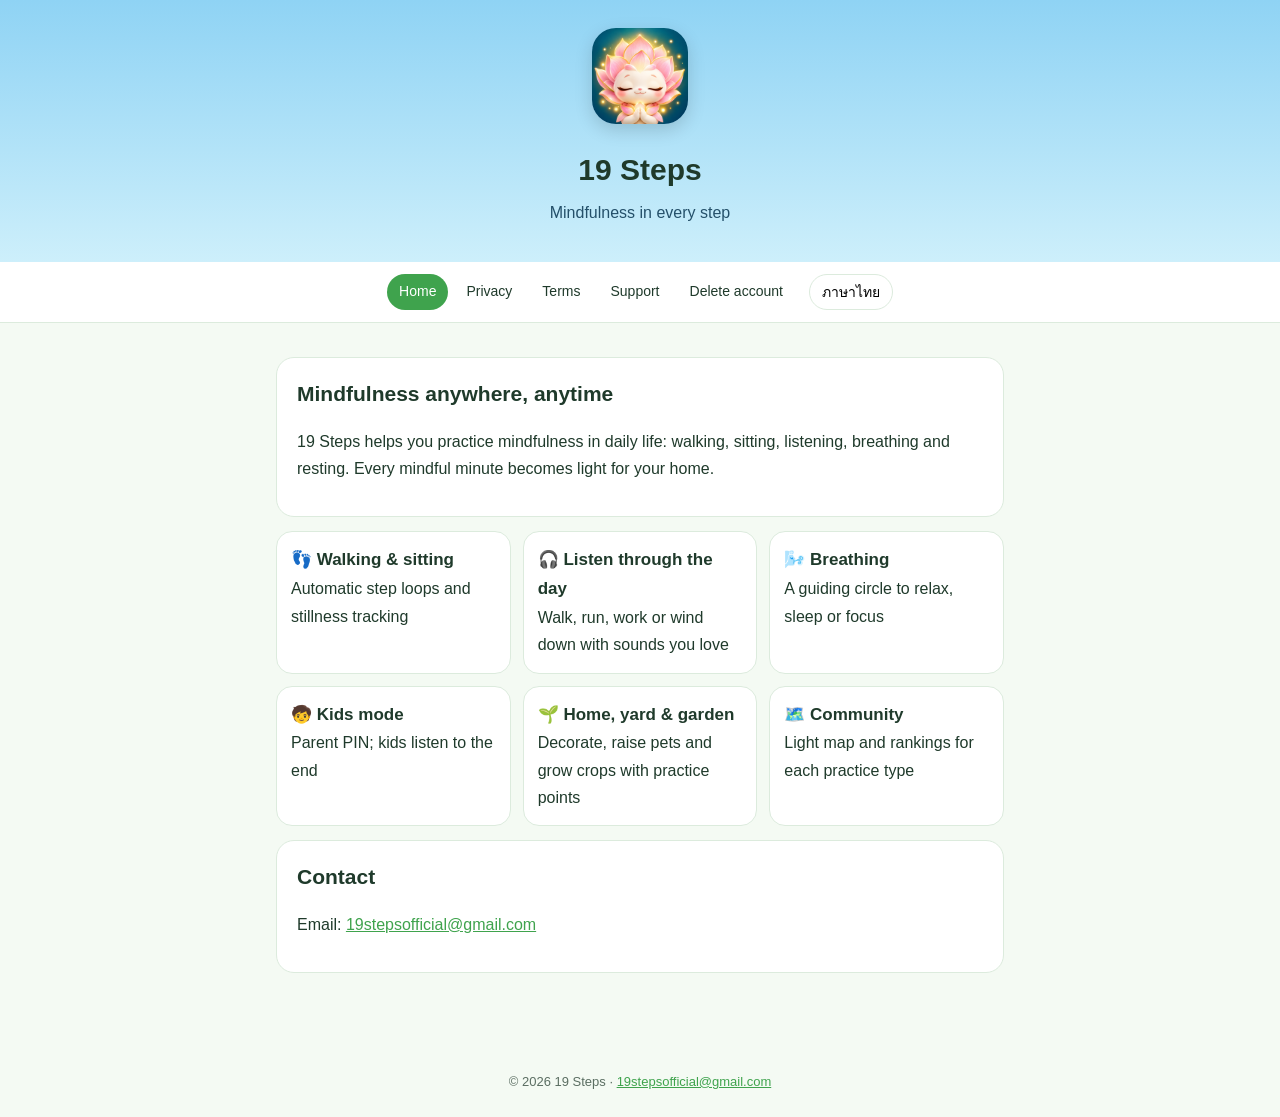
==== commit 44aee643: "Add files via upload" ====
--- a/index.html
+++ b/index.html
@@ -1,369 +1,30 @@
 <!doctype html>
-<html lang="th">
-<head>
-<meta charset="utf-8">
-<meta name="viewport" content="width=device-width,initial-scale=1,viewport-fit=cover">
-<title>19 Steps · ฝึกสติได้ทั้งวัน</title>
-<meta name="description" content="19 Steps แอปฝึกสติ จัดชุดฝึกตามเวลาในแต่ละวัน ฝึกแล้วได้แต้มไปปลูกผัก เลี้ยงสัตว์ แต่งบ้านน้องมาศ และมีมุมพักใจให้ลอยความกังวล ย่างเรื่องค้างใจ จุดดาวขอบคุณ">
-<meta property="og:title" content="19 Steps · ฝึกสติได้ทั้งวัน ในแบบของคุณ">
-<meta property="og:description" content="จัดชุดสติของคุณเอง ฝึกแล้วได้แต้มไปแต่งหมู่บ้าน ลงชื่อรอเปิดตัว">
-<meta property="og:image" content="https://19stepsofficial-wq.github.io/19steps/img/web/og.jpg">
-<meta name="theme-color" content="#F6D7B4">
-<link rel="icon" href="icon.png">
-<link rel="preconnect" href="https://fonts.googleapis.com">
-<link rel="preconnect" href="https://fonts.gstatic.com" crossorigin>
-<link href="https://fonts.googleapis.com/css2?family=Kanit:wght@300;400;500;600&display=swap" rel="stylesheet">
-<link rel="stylesheet" href="home.css">
-<script src="lang.js"></script>
-</head>
+<html lang="en"><head><meta charset="utf-8"><meta name="viewport" content="width=device-width,initial-scale=1">
+<title>Home · 19 Steps</title><meta name="description" content="19 Steps – mindfulness in every step">
+<link rel="icon" href="icon.png"><link rel="stylesheet" href="style.css"><script src="lang.js"></script></head>
 <body>
-
-<!-- ท้องฟ้าทั้งหน้า: เปลี่ยนจากรุ่งเช้า กลางวัน เย็น ถึงกลางคืน ตามการเลื่อน -->
-<div class="sky" aria-hidden="true"><div class="stars"></div><div class="orb"></div></div>
-
-<header class="bar">
-  <a class="brand" href="#top"><img src="img/web/icon.webp" alt="" width="34" height="34">19 Steps</a>
-  <button class="lang" type="button" onclick="toggleLang()"><span data-l="th">EN</span><span data-l="en">ไทย</span></button>
-  <a class="pill" href="#join"><span data-l="th">ลงชื่อรอเปิดตัว</span><span data-l="en">Join the waitlist</span></a>
-</header>
-
-<main id="top">
-
-<!-- 1. เปิดฉาก -->
-<section class="hero">
-  <div class="hero-copy">
-    <h1><span data-l="th">ฝึกสติได้ทั้งวัน<br>ในแบบของคุณ</span><span data-l="en">Mindful moments,<br>all day long</span></h1>
-    <p class="lead">
-      <span data-l="th">จัดชุดฝึกสั้น ๆ ตามเวลาในชีวิตจริง ฝึกแล้วได้แต้มบัวไปปลูกผัก เลี้ยงสัตว์ และแต่งบ้านน้องมาศ วันไหนใจไม่สบาย มีมุมพักใจรออยู่</span>
-      <span data-l="en">Build short practice sets around your real day. Practice earns lotus points to grow a garden, raise pets and decorate Maas's home. On hard days, a calm corner is waiting.</span>
-    </p>
-    <div class="cta">
-      <a class="btn" href="#join"><span data-l="th">ลงชื่อรอเปิดตัว</span><span data-l="en">Join the waitlist</span></a>
-      <a class="btn ghost" href="#day"><span data-l="th">ดูหนึ่งวันกับ 19 Steps</span><span data-l="en">See a day with 19 Steps</span></a>
-    </div>
-  </div>
-  <div class="hero-art">
-    <img src="img/web/village.webp" alt="" width="720" height="1080" fetchpriority="high">
-    <div class="walker" aria-hidden="true"><div class="sprite maas-walk"></div></div>
-  </div>
-</section>
-
-<!-- 2. หนึ่งวัน: ปักหน้าจอไว้ แล้วเปลี่ยนช่วงเวลาไปตามการเลื่อน -->
-<section class="day" id="day">
-  <div class="stage">
-    <div class="notes">
-      <ol class="timeline" aria-hidden="true">
-        <li class="on">07:00</li><li>09:00</li><li>12:30</li><li>18:00</li><li>21:30</li>
-      </ol>
-      <article class="note on">
-        <p class="when"><b>07:00</b> <span data-l="th">ตื่นนอน</span><span data-l="en">Wake up</span></p>
-        <h2><span data-l="th">ตื่นมาพร้อมลมหายใจ</span><span data-l="en">Wake up with your breath</span></h2>
-        <p><span data-l="th">หายใจปลุกพลัง 2 นาที ดื่มน้ำ แล้วเดินช้า ๆ รับแสงเช้า ภารกิจเล็ก ๆ แทรกระหว่างขั้นได้ ติ๊กแล้วไปต่อเอง</span><span data-l="en">Two minutes of energizing breath, a glass of water, then a slow walk in the morning light. Small tasks sit between steps; tick them and the set moves on.</span></p>
-      </article>
-      <article class="note">
-        <p class="when"><b>09:00</b> <span data-l="th">เริ่มงาน</span><span data-l="en">Start work</span></p>
-        <h2><span data-l="th">โฟกัสกับน้องมาศ</span><span data-l="en">Focus with Maas</span></h2>
-        <p><span data-l="th">ตั้งเวลาโฟกัส 25 นาที น้องมาศนั่งเป็นเพื่อนในบ้านของเขา ถ้าคุณออกจากแอปไปเล่นมือถือ น้องมาศจะเผลอหลับ</span><span data-l="en">Set a 25-minute focus. Maas keeps you company at home, and dozes off if you leave the app to scroll.</span></p>
-      </article>
-      <article class="note">
-        <p class="when"><b>12:30</b> <span data-l="th">พักเที่ยง</span><span data-l="en">Lunch break</span></p>
-        <h2><span data-l="th">พักใจ 5 นาที</span><span data-l="en">A five-minute reset</span></h2>
-        <p><span data-l="th">หายใจตามวงกลมที่ขยายและหด หายใจออกยาวกว่าหายใจเข้า ช่วยให้ใจสงบลง</span><span data-l="en">Breathe with the circle as it grows and shrinks, exhaling longer than you inhale.</span></p>
-      </article>
-      <article class="note">
-        <p class="when"><b>18:00</b> <span data-l="th">ตอนเย็น</span><span data-l="en">Evening</span></p>
-        <h2><span data-l="th">ฝึกพร้อมคนที่บ้าน</span><span data-l="en">Practice with family</span></h2>
-        <p><span data-l="th">แชร์ชุดสติให้ครอบครัวหรือเพื่อน แต่ละคนฝึกตามเวลาของตัวเอง เห็นกันแค่ว่าวันนี้ใครฝึกแล้ว</span><span data-l="en">Share a set with family or friends. Everyone practices on their own time; you only see who has practiced today.</span></p>
-      </article>
-      <article class="note">
-        <p class="when"><b>21:30</b> <span data-l="th">ก่อนนอน</span><span data-l="en">Bedtime</span></p>
-        <h2><span data-l="th">ปิดวันอย่างสงบ</span><span data-l="en">End the day calmly</span></h2>
-        <p><span data-l="th">ฟังเสียงฝน ผ่อนคลายร่างกาย หายใจออกยาว แล้ววางมือถือ แอปเตือนตามเวลาที่ตั้งไว้ทุกวัน</span><span data-l="en">Rain sounds, a body scan, long exhales, then the phone goes down. The app reminds you at the time you choose.</span></p>
-      </article>
-    </div>
-
-    <div class="phone" aria-hidden="true">
-      <div class="notch"></div>
-      <div class="screens">
-        <div class="scr setcard on">
-          <div class="sc-head"><span class="sc-cover">🌅</span><div><b><span data-l="th">ตื่นเช้าสดใส</span><span data-l="en">Fresh morning</span></b><small>⏰ 07:00 · <span data-l="th">7 นาที</span><span data-l="en">7 min</span></small></div></div>
-          <ol class="sc-steps">
-            <li><i>🌬️</i><span data-l="th">หายใจปลุกพลัง</span><span data-l="en">Energizing breath</span><em>2'</em></li>
-            <li class="task"><i>✅</i><span data-l="th">ดื่มน้ำ 1 แก้ว</span><span data-l="en">Drink a glass of water</span></li>
-            <li><i>👣</i><span data-l="th">เดินรับแสงเช้า</span><span data-l="en">Morning walk</span><em>5'</em></li>
-            <li class="task"><i>✅</i><span data-l="th">เปิดม่านรับแสง</span><span data-l="en">Open the curtains</span></li>
-          </ol>
-          <p class="sc-auto">▶▶ <span data-l="th">ฝึกต่อเนื่อง</span><span data-l="en">Auto-continue</span></p>
-          <p class="sc-go">▶ <span data-l="th">เริ่มชุดนี้</span><span data-l="en">Start this set</span></p>
-        </div>
-        <div class="scr focus">
-          <div class="focus-room">
-            <div class="focus-timer"><b class="ft">25:00</b><small><span data-l="th">โฟกัสอยู่กับน้องมาศ</span><span data-l="en">Focusing with Maas</span></small></div>
-            <div class="sprite maas-idle"></div>
-          </div>
-        </div>
-        <div class="scr breathe">
-          <p class="br-title"><span data-l="th">คลายเครียดกลางวัน</span><span data-l="en">Midday reset</span></p>
-          <div class="br-ring"><div class="br-dot"></div></div>
-          <p class="br-cue"><span data-l="th">หายใจออกยาว ๆ</span><span data-l="en">Long, slow exhale</span></p>
-          <p class="br-left">5:00</p>
-        </div>
-        <div class="scr setcard">
-          <div class="sc-head"><span class="sc-cover">🪷</span><div><b><span data-l="th">เดินจงกรมยามเย็น</span><span data-l="en">Evening walking</span></b><small>⏰ 18:00 · <span data-l="th">13 นาที</span><span data-l="en">13 min</span></small></div></div>
-          <ol class="sc-steps">
-            <li><i>👣</i><span data-l="th">เดินตามเสียงพุทโธ</span><span data-l="en">Walk with a guiding voice</span><em>10'</em></li>
-            <li><i>🌬️</i><span data-l="th">หายใจสมดุล</span><span data-l="en">Coherent breathing</span><em>3'</em></li>
-          </ol>
-          <div class="sc-peers"><span>👥 3/4</span><small><span data-l="th">ครอบครัวฝึกแล้ววันนี้</span><span data-l="en">family practiced today</span></small></div>
-          <p class="sc-go">▶ <span data-l="th">เริ่มชุดนี้</span><span data-l="en">Start this set</span></p>
-        </div>
-        <div class="scr setcard night">
-          <div class="sc-head"><span class="sc-cover">🌙</span><div><b><span data-l="th">นอนหลับฝันดี</span><span data-l="en">Sleep well</span></b><small>⏰ 21:30 · <span data-l="th">9 นาที</span><span data-l="en">9 min</span></small></div></div>
-          <ol class="sc-steps">
-            <li><i>🌊</i><span data-l="th">ผ่อนคลายกับเสียงฝน</span><span data-l="en">Relax with rain</span><em>5'</em></li>
-            <li><i>🌬️</i><span data-l="th">หายใจก่อนนอน</span><span data-l="en">Sleep breathing</span><em>4'</em></li>
-            <li class="task"><i>✅</i><span data-l="th">ขอบคุณ 3 เรื่องของวันนี้</span><span data-l="en">Three things I'm grateful for</span></li>
-            <li class="task"><i>✅</i><span data-l="th">วางมือถือให้ห่างเตียง</span><span data-l="en">Phone away from the bed</span></li>
-          </ol>
-          <p class="sc-go">▶ <span data-l="th">เริ่มชุดนี้</span><span data-l="en">Start this set</span></p>
-        </div>
-      </div>
-    </div>
-  </div>
-</section>
-
-<!-- 3. ประกอบชุดเอง: แถบเลื่อนแนวนอน -->
-<section class="build" id="build">
-  <div class="build-pin">
-    <div class="build-head">
-      <h2><span data-l="th">ประกอบชุดสติจาก 9 แบบฝึก</span><span data-l="en">Build a set from 9 practices</span></h2>
-      <p><span data-l="th">เลือก เรียง ตั้งนาที ตั้งเวลาเตือน หรือเริ่มจากชุดแนะนำ 9 ชุดที่จัดไว้ตามช่วงของวัน</span><span data-l="en">Pick, order, set the minutes and a reminder. Or start from 9 ready-made sets for each part of the day.</span></p>
-    </div>
-    <div class="track">
-      <div class="kind"><i>🌬️</i><h3><span data-l="th">ฝึกหายใจ</span><span data-l="en">Breathing</span></h3><p><span data-l="th">หายใจตามวงกลม 6 จังหวะ ปลุกพลัง ตั้งสติ หรือก่อนนอน</span><span data-l="en">Follow the circle. Six patterns for energy, focus, calm or sleep.</span></p></div>
-      <div class="kind"><i>🧘</i><h3><span data-l="th">นั่งสมาธิ</span><span data-l="en">Sitting</span></h3><p><span data-l="th">ตั้งเวลา เสียงระฆัง หรือให้กล้องช่วยรู้ว่าหลับตาอยู่</span><span data-l="en">Timer, bells, or an on-device camera that knows your eyes are closed.</span></p></div>
-      <div class="kind"><i>👣</i><h3><span data-l="th">เดินจงกรม</span><span data-l="en">Walking</span></h3><p><span data-l="th">นับรอบให้เอง มีเสียงนำ หรือเดินอิสระ</span><span data-l="en">Counts your laps, with a guiding voice or free walking.</span></p></div>
-      <div class="kind"><i>⏳</i><h3><span data-l="th">โฟกัสกับน้องมาศ</span><span data-l="en">Focus with Maas</span></h3><p><span data-l="th">ทำงานหรืออ่านหนังสือ มีเพื่อนนั่งเป็นเพื่อนจนครบเวลา</span><span data-l="en">Work or study with a little companion until time is up.</span></p></div>
-      <div class="kind"><i>🌊</i><h3><span data-l="th">ผ่อนคลาย</span><span data-l="en">Relax</span></h3><p><span data-l="th">เสียงธรรมชาติ เพลงสงบ ผ่อนคลายทีละส่วน</span><span data-l="en">Nature sounds, calm music, a body scan.</span></p></div>
-      <div class="kind"><i>📿</i><h3><span data-l="th">สวดมนต์</span><span data-l="en">Chanting</span></h3><p><span data-l="th">บทสวดพร้อมเสียงนำ ใจอยู่กับทุกคำ</span><span data-l="en">Chants with a guide voice, mind on every word.</span></p></div>
-      <div class="kind"><i>🎧</i><h3><span data-l="th">สติระหว่างวัน</span><span data-l="en">Everyday</span></h3><p><span data-l="th">บนรถ ล้างจาน ทำงานบ้าน ฟังเสียงแล้วรู้ตัว</span><span data-l="en">On the bus, washing up, chores. Listen and stay aware.</span></p></div>
-      <div class="kind"><i>🧒</i><h3><span data-l="th">ฝึกกับเด็ก</span><span data-l="en">With kids</span></h3><p><span data-l="th">โหมดเด็กมีรหัสผู้ปกครอง หายใจและนับไปด้วยกัน</span><span data-l="en">A kids mode behind a parent PIN. Breathe and count together.</span></p></div>
-      <div class="kind"><i>✅</i><h3><span data-l="th">ภารกิจ</span><span data-l="en">Tasks</span></h3><p><span data-l="th">แทรกเรื่องเล็ก ๆ ระหว่างขั้น ดื่มน้ำ ยืดเส้น เขียนงานสำคัญ</span><span data-l="en">Small things between steps: water, a stretch, today's one task.</span></p></div>
-      <div class="kind end"><i>▶▶</i><h3><span data-l="th">กดเดียว ฝึกจนจบชุด</span><span data-l="en">One tap, whole set</span></h3><p><span data-l="th">เปิดฝึกต่อเนื่อง แอปนับถอยหลัง 3 วินาทีแล้วไปขั้นถัดไปเอง</span><span data-l="en">With auto-continue, a 3-second countdown takes you to the next step.</span></p></div>
-    </div>
-  </div>
-</section>
-
-<!-- 4. หมู่บ้าน: ฝึกแล้วได้แต้มบัว เอาไปปลูกผัก เลี้ยงสัตว์ ซื้อของแต่ง -->
-<section class="village" id="village">
-  <div class="v-stage">
-    <div class="v-bgs" aria-hidden="true">
-      <img class="v-bg on" src="img/web/village.webp" alt="" loading="lazy">
-      <img class="v-bg" src="img/web/farm.webp" alt="" loading="lazy">
-      <img class="v-bg" src="img/web/pets.webp" alt="" loading="lazy">
-      <img class="v-bg" src="img/web/maas-home.webp" alt="" loading="lazy">
-    </div>
-    <div class="v-points" aria-hidden="true">🪷 <b class="v-pts">120</b></div>
-    <div class="v-cards">
-      <article class="v-card on">
-        <p class="v-tag">🪷 <span data-l="th">แต้มบัว</span><span data-l="en">Lotus points</span></p>
-        <h2><span data-l="th">ทุกนาทีที่ฝึก ได้แต้มบัว</span><span data-l="en">Every minute of practice earns points</span></h2>
-        <p><span data-l="th">เอาแต้มไปใช้ในหมู่บ้าน มีบ้านน้องมาศ ร้านค้า แปลงผัก ลานสัตว์ ลำธาร เตาย่าง และท้องฟ้าดาว</span><span data-l="en">Spend them around the village: Maas's home, the shop, the garden, the pet yard, the stream, the grill and the starry sky.</span></p>
-      </article>
-      <article class="v-card">
-        <p class="v-tag">🌱 <span data-l="th">แปลงผัก</span><span data-l="en">Garden</span></p>
-        <h2><span data-l="th">ปลูกผัก รดน้ำ รอเก็บเกี่ยว</span><span data-l="en">Plant, water, harvest</span></h2>
-        <p><span data-l="th">ซื้อเมล็ดด้วยแต้ม รดน้ำให้ดินชุ่ม แล้วกลับมาเก็บผลผลิตไปขาย มีผัก 8 ชนิดและไม้ผลอีก 2 ต้น</span><span data-l="en">Buy seeds with points, keep the soil wet, come back to harvest and sell. Eight vegetables and two fruit trees.</span></p>
-        <div class="items">
-          <figure><img src="img/web/i-crop-tomato.webp" alt=""><figcaption>🪷 6</figcaption></figure>
-          <figure><img src="img/web/i-crop-carrot.webp" alt=""><figcaption>🪷 5</figcaption></figure>
-          <figure><img src="img/web/i-crop-strawberry.webp" alt=""><figcaption>🪷 10</figcaption></figure>
-          <figure><img src="img/web/i-crop-corn.webp" alt=""><figcaption>🪷 10</figcaption></figure>
-          <figure><img src="img/web/i-crop-watermelon.webp" alt=""><figcaption>🪷 20</figcaption></figure>
-          <figure><img src="img/web/i-crop-pumpkin.webp" alt=""><figcaption>🪷 18</figcaption></figure>
-        </div>
-      </article>
-      <article class="v-card">
-        <p class="v-tag">🐾 <span data-l="th">ลานสัตว์</span><span data-l="en">Pet yard</span></p>
-        <h2><span data-l="th">รับเลี้ยงสัตว์ ลุ้นสีหายาก</span><span data-l="en">Adopt pets, find rare colors</span></h2>
-        <p><span data-l="th">แมว สุนัข หมู นก และปลา แต่ละตัวมีสีธรรมดา สีหายาก และสีพิเศษ ให้อาหาร เล่นด้วย แล้วดูมันเดินเล่นในลาน</span><span data-l="en">Cats, dogs, pigs, birds and fish, each in common, rare and special colors. Feed them, play, and watch them roam.</span></p>
-        <div class="items">
-          <figure><img src="img/web/i-cat-orange.webp" alt=""><figcaption>🪷 80</figcaption></figure>
-          <figure><img src="img/web/i-dog-gold.webp" alt=""><figcaption>🪷 80</figcaption></figure>
-          <figure><img src="img/web/i-pig-pink.webp" alt=""><figcaption>🪷 80</figcaption></figure>
-          <figure><img src="img/web/i-bird-yellow.webp" alt=""><figcaption>🪷 60</figcaption></figure>
-          <figure><img src="img/web/i-fish-gold.webp" alt=""><figcaption>🪷 30</figcaption></figure>
-          <figure><img src="img/web/i-cat-calico.webp" alt=""><figcaption>✨</figcaption></figure>
-        </div>
-      </article>
-      <article class="v-card">
-        <p class="v-tag">🛒 <span data-l="th">ร้านค้า</span><span data-l="en">Shop</span></p>
-        <h2><span data-l="th">แต่งบ้านและสวนตามใจ</span><span data-l="en">Decorate home and garden</span></h2>
-        <p><span data-l="th">ของแต่งกว่า 50 ชิ้น ฉากใหม่ และของจัดปาร์ตี้ แตะของในฉากแล้วลากย้าย ย่อขยายได้เอง</span><span data-l="en">50+ decor items, new scenes and party goods. Tap anything in a scene to move or resize it.</span></p>
-        <div class="items">
-          <figure><img src="img/web/i-lantern.webp" alt=""><figcaption><span data-l="th">ฟรี</span><span data-l="en">Free</span></figcaption></figure>
-          <figure><img src="img/web/i-frangipani.webp" alt=""><figcaption>🪷 30</figcaption></figure>
-          <figure><img src="img/web/i-bonsai.webp" alt=""><figcaption>🪷 40</figcaption></figure>
-          <figure><img src="img/web/i-fairy-lights.webp" alt=""><figcaption>🪷 70</figcaption></figure>
-          <figure><img src="img/web/i-sky-lantern.webp" alt=""><figcaption>🪷 70</figcaption></figure>
-          <figure><img src="img/web/i-koi-pond.webp" alt=""><figcaption>🪷 120</figcaption></figure>
-        </div>
-      </article>
-    </div>
-    <ol class="v-dots" aria-hidden="true"><li class="on"></li><li></li><li></li><li></li></ol>
-  </div>
-</section>
-
-<!-- 5. บ้านน้องมาศและไอจอน -->
-<section class="home" id="home">
-  <div class="home-scene">
-    <img class="home-bg" src="img/web/jon-yard.webp" alt="" loading="lazy" width="720" height="1080">
-    <div class="home-actors" aria-hidden="true">
-      <div class="actor jon"><div class="sprite jon-walk"></div></div>
-      <div class="actor maas"><div class="sprite maas-idle"></div></div>
-    </div>
-  </div>
-  <div class="home-copy">
-    <h2><span data-l="th">น้องมาศกับไอจอน</span><span data-l="en">Maas and Jon</span></h2>
-    <p><span data-l="th">น้องมาศมีชานบ้าน ห้องในบ้าน และลานทรายของไอจอน แมวลายวัวที่ชอบขุด กลิ้ง และนอนกลางแดด ฝึกจนครบเวลา น้องมาศจะคาบจดหมายจากครอบครัวมาให้ และเรื่องเล่าตอนใหม่ปลดล็อกตามนาทีที่ฝึก</span><span data-l="en">Maas has a veranda, a cosy room, and the sandbox yard of Jon, a cow-patterned cat who loves to dig, roll and nap. Finish a session and Maas brings a letter from the family; new story chapters unlock as you practice.</span></p>
-    <p class="hint"><span data-l="th">ลองเลื่อนช้า ๆ ไอจอนจะเดินตาม หยุดเลื่อนแล้วเขาจะนอน</span><span data-l="en">Scroll slowly and Jon walks along. Stop, and he naps.</span></p>
-    <div class="chars" aria-hidden="true">
-      <img src="img/web/c-kinnaree.webp" alt="" loading="lazy"><img src="img/web/c-baby-elephant.webp" alt="" loading="lazy"><img src="img/web/c-hornbill.webp" alt="" loading="lazy"><img src="img/web/c-koi.webp" alt="" loading="lazy"><img src="img/web/c-firefly.webp" alt="" loading="lazy"><img src="img/web/c-dugong.webp" alt="" loading="lazy">
-    </div>
-    <p class="quiet"><span data-l="th">สะสมตัวละครกว่า 50 ตัว</span><span data-l="en">Collect 50+ characters</span></p>
-  </div>
-</section>
-
-<!-- 6. มุมพักใจ: ลองเล่นได้จริง -->
-<section class="calm" id="calm">
-  <div class="calm-copy">
-    <h2><span data-l="th">มุมพักใจ</span><span data-l="en">The calm corner</span></h2>
-    <p><span data-l="th">วันที่ใจไม่สบาย เขียนเรื่องที่ค้างใจแล้วปล่อยมันไป หรือจุดดาวขอบคุณเรื่องดี ๆ ของวันนี้ ลองเล่นได้เลยตรงนี้</span><span data-l="en">On hard days, write down what weighs on you and let it go, or light a star for something good today. Try it right here.</span></p>
-    <div class="tabs" role="tablist">
-      <button role="tab" aria-selected="true" data-t="stream">🌊 <span data-l="th">ลอยไปกับลำธาร</span><span data-l="en">Float it away</span></button>
-      <button role="tab" aria-selected="false" data-t="grill">🍢 <span data-l="th">ย่างให้มอด</span><span data-l="en">Grill it away</span></button>
-      <button role="tab" aria-selected="false" data-t="stars">✨ <span data-l="th">จุดดาวขอบคุณ</span><span data-l="en">Light a star</span></button>
-    </div>
-    <p class="quiet"><span data-l="th">ในแอปยังมีเกาะพักใจ บันทึกอารมณ์ประจำสัปดาห์ และส่งกำลังใจถึงเพื่อน</span><span data-l="en">The app also has a safe-place island, a weekly mood log, and kind notes for friends.</span></p>
-  </div>
-
-  <div class="calm-scene">
-    <!-- ลำธาร -->
-    <div class="pane on" data-p="stream">
-      <img src="img/web/stream.webp" alt="" loading="lazy">
-      <div class="leaves" aria-live="polite"></div>
-      <form class="drop">
-        <div class="chips">
-          <button type="button" class="chip"><span data-l="th">งานยังไม่เสร็จ</span><span data-l="en">Unfinished work</span></button>
-          <button type="button" class="chip"><span data-l="th">กังวลเรื่องเงิน</span><span data-l="en">Money worries</span></button>
-          <button type="button" class="chip"><span data-l="th">ทะเลาะกับคนที่รัก</span><span data-l="en">An argument</span></button>
-        </div>
-        <div class="row"><input type="text" maxlength="40" aria-label="worry"><button type="submit">🍃 <span data-l="th">ลอยไป</span><span data-l="en">Let go</span></button></div>
-      </form>
-    </div>
-    <!-- เตาย่าง -->
-    <div class="pane" data-p="grill">
-      <img src="img/web/grill.webp" alt="" loading="lazy">
-      <div class="pile"></div>
-      <div class="smoke"></div>
-      <p class="pane-msg" aria-live="polite"></p>
-      <form class="drop">
-        <div class="chips">
-          <button type="button" class="chip"><span data-l="th">คำพูดที่ยังค้างใจ</span><span data-l="en">Words that still sting</span></button>
-          <button type="button" class="chip"><span data-l="th">ความผิดพลาดเมื่อวาน</span><span data-l="en">Yesterday's mistake</span></button>
-          <button type="button" class="chip"><span data-l="th">ความโกรธ</span><span data-l="en">Anger</span></button>
-        </div>
-        <div class="row"><input type="text" maxlength="40" aria-label="worry"><button type="submit">➕ <span data-l="th">วางบนเตา</span><span data-l="en">On the grill</span></button></div>
-        <button type="button" class="fire">🔥 <span data-l="th">ย่างเลย</span><span data-l="en">Grill now</span></button>
-      </form>
-    </div>
-    <!-- ดาว -->
-    <div class="pane" data-p="stars">
-      <img src="img/web/stars.webp" alt="" loading="lazy">
-      <div class="sky-tap" aria-live="polite"></div>
-      <p class="pane-tip"><span data-l="th">พิมพ์เรื่องที่อยากขอบคุณ แล้วแตะท้องฟ้าตรงไหนก็ได้</span><span data-l="en">Type something you're grateful for, then tap anywhere in the sky</span></p>
-      <form class="drop">
-        <div class="row"><input type="text" maxlength="40" aria-label="thanks"><span class="star-n">✨ 0</span></div>
-      </form>
-    </div>
-  </div>
-</section>
-
-<!-- 7. ฝึกร่วมกัน -->
-<section class="together">
-  <div class="circle" aria-hidden="true">
-    <div class="ring"></div>
-    <span class="who w1">🙂</span><span class="who w2">😊</span><span class="who w3">🧘</span><span class="who w4">👵</span><span class="who w5">🧒</span>
-    <span class="count">👥 <b class="n">5</b></span>
-  </div>
-  <div class="together-copy">
-    <h2><span data-l="th">ฝึกพร้อมกัน แม้อยู่คนละที่</span><span data-l="en">Practice together, from anywhere</span></h2>
-    <p><span data-l="th">เปิดวงฝึก ให้เพื่อนสแกน QR หรือใส่รหัส แล้วเริ่มพร้อมกัน ปุ่มฝึกร่วมกันบอกจำนวนคนในวงตลอดเวลา</span><span data-l="en">Open a circle, friends scan a QR code or type a code, and you begin together. The button always shows how many are in the circle.</span></p>
-    <p class="quiet"><span data-l="th">ไม่มีใครเห็นบันทึก รูป หรือตำแหน่งของคุณ</span><span data-l="en">Nobody sees your notes, photos or location.</span></p>
-  </div>
-</section>
-
-<!-- 8. ฟรี และ Plus -->
-<section class="plans">
-  <h2><span data-l="th">ฝึกทุกแบบได้ฟรี</span><span data-l="en">Every practice is free</span></h2>
-  <div class="plan-row">
-    <div class="plan">
-      <h3><span data-l="th">ใช้ฟรี</span><span data-l="en">Free</span></h3>
-      <ul>
-        <li><span data-l="th">การฝึกครบทั้ง 9 แบบ</span><span data-l="en">All 9 practice types</span></li>
-        <li><span data-l="th">ชุดสติ 1 ชุด และชุดภารกิจ 2 ชุด</span><span data-l="en">1 mindful set and 2 routines</span></li>
-        <li><span data-l="th">หมู่บ้าน แปลงผัก ลานสัตว์ ร้านค้า</span><span data-l="en">Village, garden, pet yard, shop</span></li>
-        <li><span data-l="th">มุมพักใจและฝึกร่วมกันในวง</span><span data-l="en">Calm corner and practice circles</span></li>
-      </ul>
-    </div>
-    <div class="plan plus">
-      <h3>Plus <small><span data-l="th">฿180 / เดือน</span><span data-l="en">$8.99 / month</span></small></h3>
-      <ul>
-        <li><span data-l="th">ชุดสติและชุดภารกิจไม่จำกัด</span><span data-l="en">Unlimited sets and routines</span></li>
-        <li><span data-l="th">แชร์ชุดสติกับครอบครัวและเพื่อน</span><span data-l="en">Share sets with family and friends</span></li>
-        <li><span data-l="th">ใส่เพลงของคุณเองจากในเครื่อง</span><span data-l="en">Your own music from your phone</span></li>
-        <li><span data-l="th">ใส่วิดีโอของคุณเองในโหมดเด็ก</span><span data-l="en">Your own videos in Kids mode</span></li>
-      </ul>
-    </div>
-  </div>
-</section>
-
-<!-- 9. ลงชื่อรอเปิดตัว -->
-<section class="join" id="join">
-  <img class="founder" src="img/web/c-founder.webp" alt="" width="200" height="200" loading="lazy">
-  <h2><span data-l="th">ลงชื่อรอเปิดตัว</span><span data-l="en">Join the waitlist</span></h2>
-  <p><span data-l="th">เราจะส่งอีเมลหาคุณวันที่แอปเปิดบน App Store และ Google Play ผู้ใช้ 1,000 คนแรกได้ตัวละครผู้บุกเบิกที่หาจากที่อื่นไม่ได้</span><span data-l="en">We'll email you the day the app opens on the App Store and Google Play. The first 1,000 users get a founder character you can't get any other way.</span></p>
-  <form class="wl" novalidate>
-    <label class="sr" for="wl-email"><span data-l="th">อีเมล</span><span data-l="en">Email</span></label>
-    <input id="wl-email" type="email" name="email" autocomplete="email" inputmode="email" required>
-    <input class="hp" type="text" name="website" tabindex="-1" autocomplete="off" aria-hidden="true">
-    <button type="submit"><span data-l="th">ลงชื่อ</span><span data-l="en">Join</span></button>
-  </form>
-  <p class="wl-msg" role="status" aria-live="polite"></p>
-  <p class="wl-fine"><span data-l="th">ใช้อีเมลนี้แจ้งข่าวเปิดตัวเท่านั้น ขอลบได้ทุกเมื่อที่ 19stepsofficial@gmail.com</span><span data-l="en">We only use this email for launch news. Ask us to remove it anytime at 19stepsofficial@gmail.com.</span></p>
-</section>
-
-<!-- 10. คำถาม -->
-<section class="faq">
-  <h2><span data-l="th">คำถามที่พบบ่อย</span><span data-l="en">Questions</span></h2>
-  <details><summary><span data-l="th">ต้องจ่ายเงินไหม</span><span data-l="en">Do I have to pay?</span></summary><p><span data-l="th">ไม่ต้อง การฝึกทุกแบบใช้ฟรี แต้มบัวได้จากการฝึก Plus เป็นตัวเลือกสำหรับคนที่อยากมีชุดสติหลายชุดหรือแชร์ให้ครอบครัว</span><span data-l="en">No. Every practice is free, and lotus points come from practicing. Plus is optional, for more sets or sharing with family.</span></p></details>
-  <details><summary><span data-l="th">ต้องต่อเน็ตตลอดไหม</span><span data-l="en">Do I need internet?</span></summary><p><span data-l="th">ไม่ต้อง ฝึกแบบออฟไลน์ได้ และดาวน์โหลดเสียงเก็บไว้ได้ ความคืบหน้าจะซิงก์เมื่อกลับมาออนไลน์</span><span data-l="en">No. You can practice offline and download sounds. Progress syncs when you're back online.</span></p></details>
-  <details><summary><span data-l="th">เรื่องที่เขียนในมุมพักใจ มีใครเห็นไหม</span><span data-l="en">Can anyone see what I write in the calm corner?</span></summary><p><span data-l="th">ไม่มี เรื่องที่ลอยไป ย่างไป หรือจุดดาว เก็บในเครื่องของคุณเท่านั้น</span><span data-l="en">No. What you float, grill or write on a star stays on your phone.</span></p></details>
-  <details><summary><span data-l="th">ใช้กับเด็กได้ไหม</span><span data-l="en">Can kids use it?</span></summary><p><span data-l="th">ได้ ในโหมดเด็กที่ผู้ปกครองตั้งรหัสไว้</span><span data-l="en">Yes, in Kids mode behind a parent PIN.</span></p></details>
-  <details><summary><span data-l="th">เปิดให้ใช้เมื่อไร</span><span data-l="en">When does it launch?</span></summary><p><span data-l="th">เปิดบน iPhone ก่อน แล้วตามด้วย Android ลงชื่อไว้แล้วเราจะแจ้งทันที</span><span data-l="en">iPhone first, then Android. Join the waitlist and we'll tell you right away.</span></p></details>
-</section>
-
-</main>
-
-<footer class="foot">
-  <a href="privacy.html"><span data-l="th">ความเป็นส่วนตัว</span><span data-l="en">Privacy</span></a>
-  <a href="terms.html"><span data-l="th">ข้อกำหนด</span><span data-l="en">Terms</span></a>
-  <a href="support.html"><span data-l="th">ช่วยเหลือ</span><span data-l="en">Support</span></a>
-  <a href="delete-account.html"><span data-l="th">ลบบัญชี</span><span data-l="en">Delete account</span></a>
-  <a href="mailto:19stepsofficial@gmail.com">19stepsofficial@gmail.com</a>
-  <p>© 2026 19 Steps</p>
-</footer>
-
-<script src="home.js" defer></script>
-</body>
-</html>
+<header><img src="icon.png" alt="19 Steps"><h1>19 Steps</h1><p><span data-l="th">สติทุกย่างก้าว</span><span data-l="en">Mindfulness in every step</span></p></header>
+<nav><a href="index.html" class="on"><span data-l="th">หน้าแรก</span><span data-l="en">Home</span></a><a href="privacy.html" class=""><span data-l="th">ความเป็นส่วนตัว</span><span data-l="en">Privacy</span></a><a href="terms.html" class=""><span data-l="th">ข้อกำหนด</span><span data-l="en">Terms</span></a><a href="support.html" class=""><span data-l="th">ช่วยเหลือ</span><span data-l="en">Support</span></a><a href="delete-account.html" class=""><span data-l="th">ลบบัญชี</span><span data-l="en">Delete account</span></a><button class="lang" onclick="toggleLang()"><span data-l="th">English</span><span data-l="en">ภาษาไทย</span></button></nav>
+<main><div data-l="th">
+<div class="card"><h2>ฝึกสติได้ทุกที่ ทุกเวลา</h2><p>19 Steps ช่วยให้คุณฝึกสติในชีวิตประจำวัน ทั้งเดิน นั่ง ฟัง หายใจ และพักผ่อน ทุกนาทีที่มีสติจะกลายเป็นแสงสว่างให้บ้านของคุณ</p></div>
+<div class="grid">
+<div class="feat"><b>👣 เดินและนั่งสมาธิ</b>นับรอบเดินและตรวจความนิ่งให้อัตโนมัติ</div>
+<div class="feat"><b>🎧 ฟังระหว่างวัน</b>เดิน วิ่ง ทำงาน ก่อนนอน พร้อมเสียงที่ชอบ</div>
+<div class="feat"><b>🌬️ ฝึกหายใจ</b>วงกลมนำจังหวะ คลายเครียด ช่วยนอนหลับ</div>
+<div class="feat"><b>🧒 โหมดเด็ก</b>ผู้ปกครองตั้งรหัส ให้ลูกฟังจนจบ</div>
+<div class="feat"><b>🌱 บ้าน ลาน และสวน</b>แต่งบ้าน เลี้ยงสัตว์ ปลูกผัก จากแต้มการฝึก</div>
+<div class="feat"><b>🗺️ ชุมชน</b>แผนที่แสงและอันดับแยกตามสายการฝึก</div>
+</div>
+<div class="card"><h2>ติดต่อเรา</h2><p>อีเมล: <a href="mailto:19stepsofficial@gmail.com">19stepsofficial@gmail.com</a></p></div></div><div data-l="en">
+<div class="card"><h2>Mindfulness anywhere, anytime</h2><p>19 Steps helps you practice mindfulness in daily life: walking, sitting, listening, breathing and resting. Every mindful minute becomes light for your home.</p></div>
+<div class="grid">
+<div class="feat"><b>👣 Walking & sitting</b>Automatic step loops and stillness tracking</div>
+<div class="feat"><b>🎧 Listen through the day</b>Walk, run, work or wind down with sounds you love</div>
+<div class="feat"><b>🌬️ Breathing</b>A guiding circle to relax, sleep or focus</div>
+<div class="feat"><b>🧒 Kids mode</b>Parent PIN; kids listen to the end</div>
+<div class="feat"><b>🌱 Home, yard & garden</b>Decorate, raise pets and grow crops with practice points</div>
+<div class="feat"><b>🗺️ Community</b>Light map and rankings for each practice type</div>
+</div>
+<div class="card"><h2>Contact</h2><p>Email: <a href="mailto:19stepsofficial@gmail.com">19stepsofficial@gmail.com</a></p></div></div></main>
+<footer>© 2026 19 Steps · <a href="mailto:19stepsofficial@gmail.com">19stepsofficial@gmail.com</a></footer>
+</body></html>
--- a/style.css
+++ b/style.css
@@ -0,0 +1,26 @@
+:root{--bg:#F4FAF3;--card:#fff;--ink:#1F3A2B;--soft:#5B6E62;--accent:#3FA34D;--accent2:#F2B33D;--line:#DCEBDD}
+*{box-sizing:border-box}
+body{margin:0;background:var(--bg);color:var(--ink);font:16px/1.7 -apple-system,BlinkMacSystemFont,"Segoe UI",Roboto,"Noto Sans Thai","Noto Sans",sans-serif}
+a{color:var(--accent)}
+header{background:linear-gradient(180deg,#8FD3F4,#CDEFFB);padding:28px 16px 36px;text-align:center}
+header img{width:96px;height:96px;border-radius:24px;box-shadow:0 6px 18px rgba(0,0,0,.15)}
+header h1{margin:12px 0 4px;font-size:30px}
+header p{margin:0;color:#24506A}
+nav{display:flex;gap:6px;justify-content:center;flex-wrap:wrap;padding:12px 16px;background:#fff;border-bottom:1px solid var(--line);position:sticky;top:0}
+nav a{padding:6px 12px;border-radius:999px;text-decoration:none;color:var(--ink);font-size:14px}
+nav a.on{background:var(--accent);color:#fff}
+.lang{margin-left:8px;border:1px solid var(--line);background:#fff;border-radius:999px;padding:6px 12px;cursor:pointer;font-size:14px}
+main{max-width:760px;margin:0 auto;padding:20px 16px 60px}
+.card{background:var(--card);border:1px solid var(--line);border-radius:18px;padding:18px 20px;margin:14px 0}
+h2{font-size:21px;margin:0 0 6px}
+h3{font-size:17px;margin:14px 0 4px}
+ul{padding-left:20px;margin:6px 0}
+.muted{color:var(--soft);font-size:14px}
+.grid{display:grid;grid-template-columns:repeat(auto-fit,minmax(200px,1fr));gap:12px}
+.feat{background:#fff;border:1px solid var(--line);border-radius:16px;padding:14px}
+.feat b{display:block;font-size:17px}
+.btn{display:inline-block;background:var(--accent);color:#fff;text-decoration:none;padding:10px 18px;border-radius:999px;font-weight:600}
+footer{text-align:center;color:var(--soft);font-size:13px;padding:24px 16px}
+[data-l]{display:none}
+html[lang=th] [data-l=th],html[lang=en] [data-l=en]{display:block}
+html[lang=th] span[data-l=th],html[lang=en] span[data-l=en]{display:inline}
